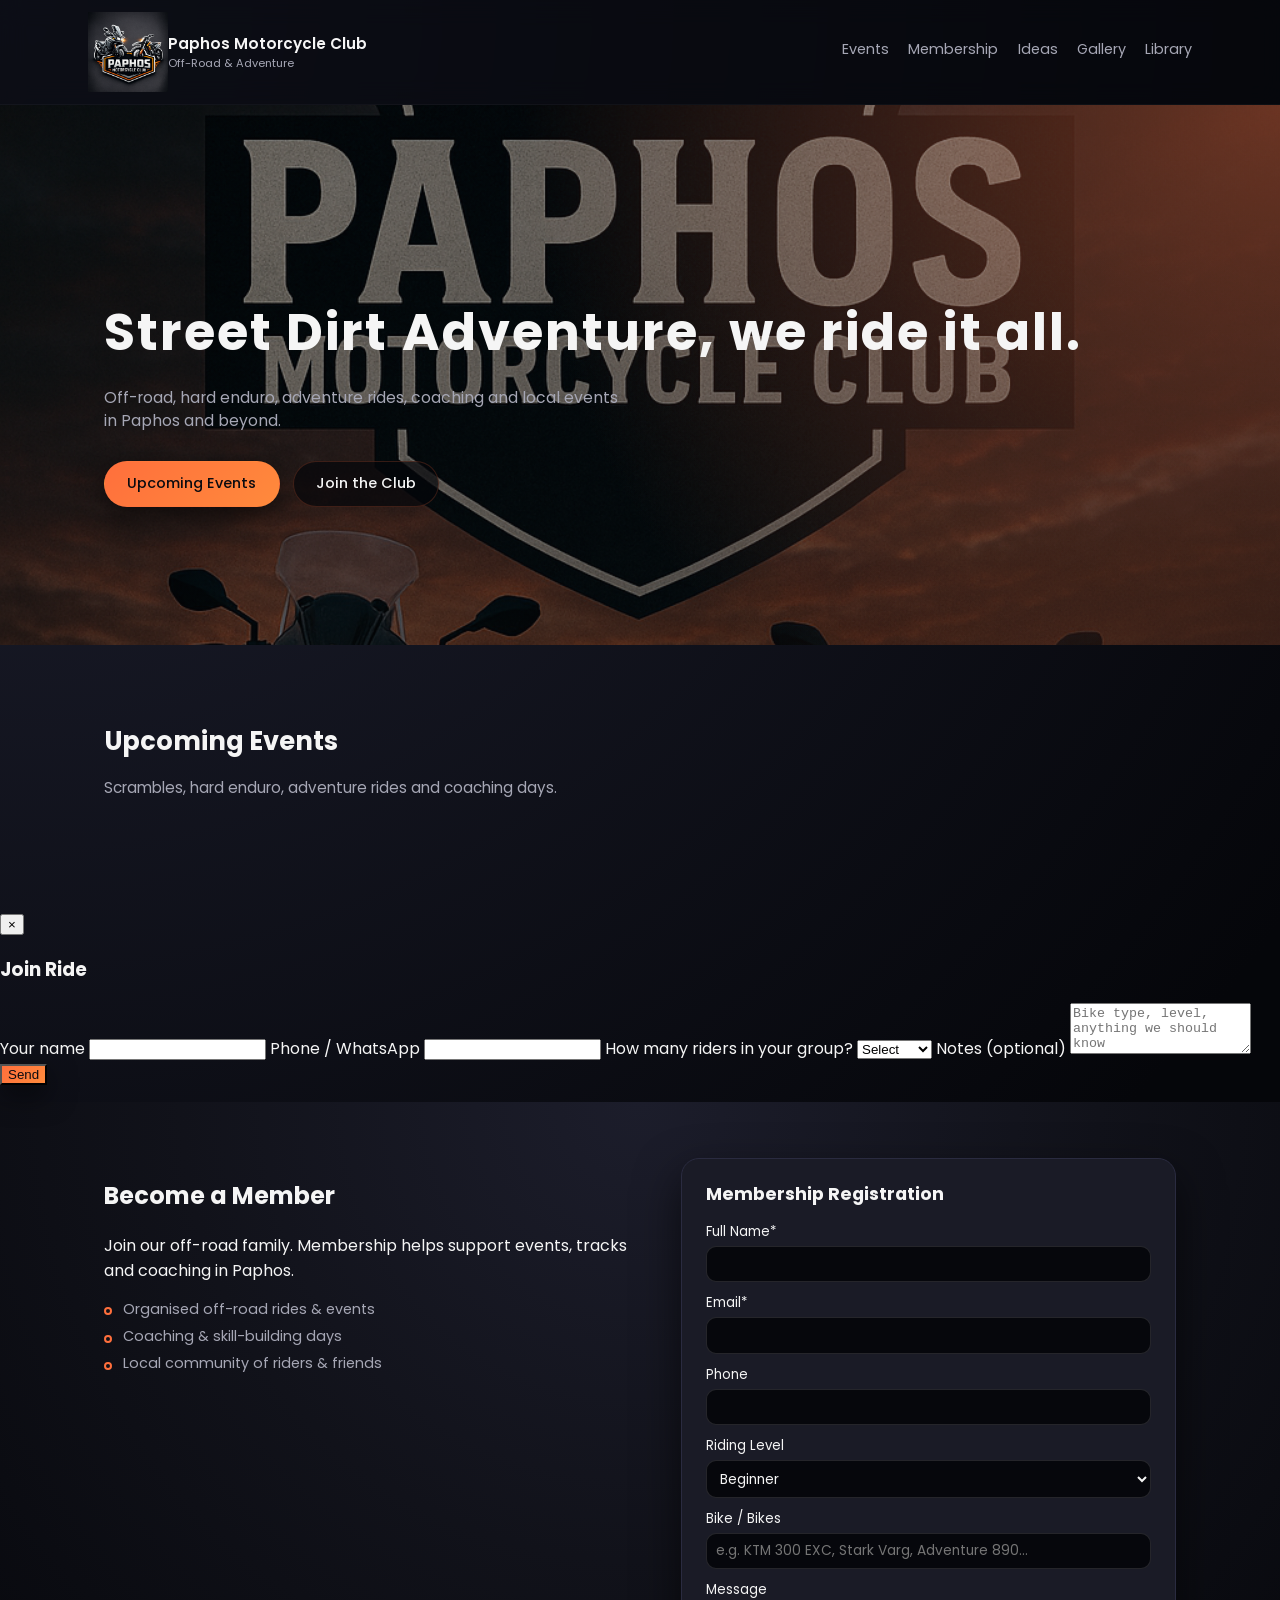
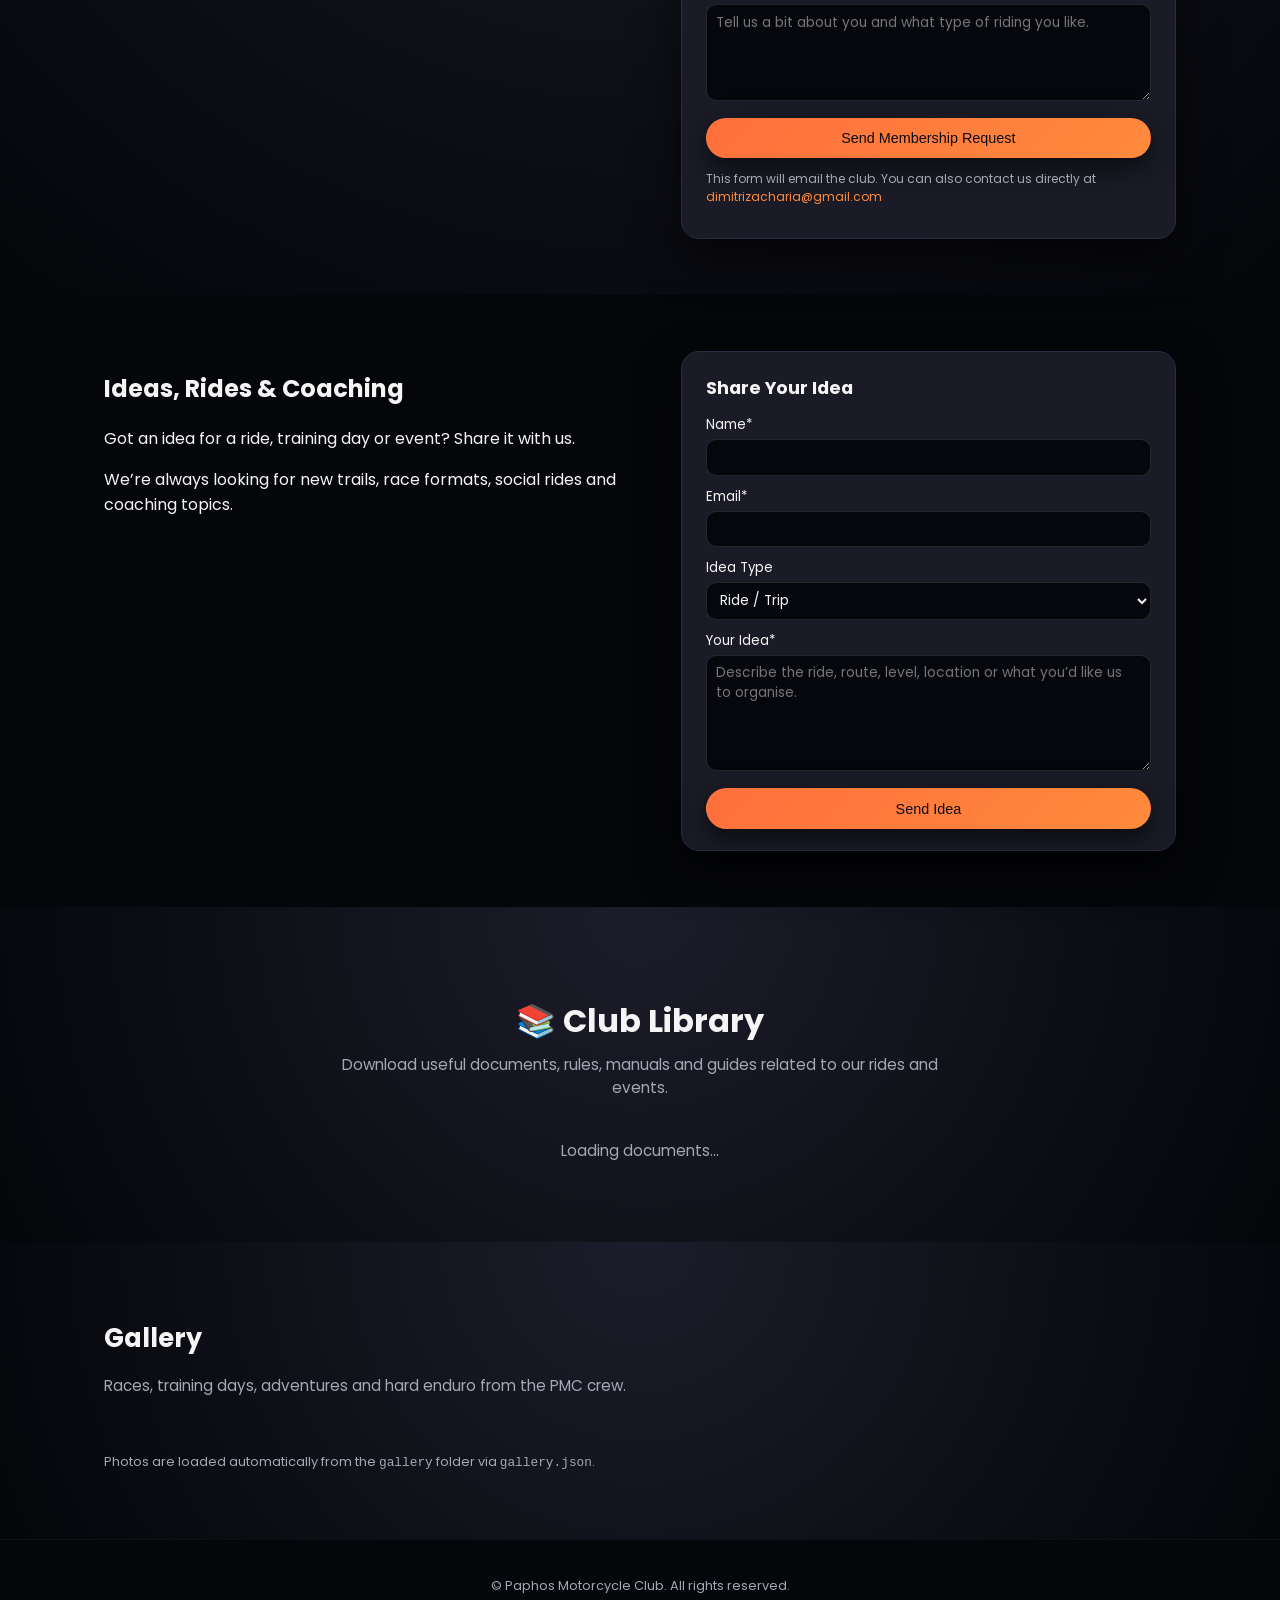
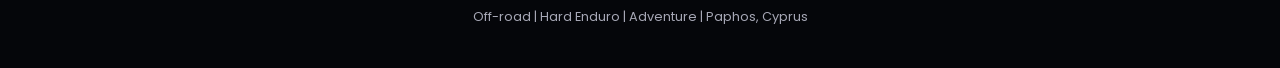
==== index.html @ bc9269d1 "Update index.html" ====
<!DOCTYPE html>
<html lang="en">
<head>
  <meta charset="UTF-8" />
  <meta name="viewport" content="width=device-width, initial-scale=1.0" />
  <title>Paphos Motorcycle Club | Off-Road Adventures</title>

  <!-- Google Font -->
  <link rel="preconnect" href="https://fonts.googleapis.com">
  <link rel="preconnect" href="https://fonts.gstatic.com" crossorigin>
  <link href="https://fonts.googleapis.com/css2?family=Poppins:wght@300;400;600;700&display=swap" rel="stylesheet">

  <!-- Main CSS -->
  <link rel="stylesheet" href="style.css" />
</head>
<body>
  <!-- Top Navigation -->
  <header class="site-header">
    <div class="container header-inner">
      <div class="logo">
        <!-- IMAGE LOGO + TEXT -->
        <img src="assets/pmc-logo.png" alt="Paphos Motorcycle Club Logo" class="logo-image">
        <span class="logo-text">
          Paphos Motorcycle Club
          <small>Off-Road & Adventure</small>
        </span>
      </div>
      <nav class="main-nav">
        <a href="#events">Events</a>
        <a href="#membership">Membership</a>
        <a href="#ideas">Ideas</a>
        <a href="#gallery">Gallery</a>
        <a href="#library">Library</a>
      </nav>
    </div>
  </header>

  <!-- Hero Section -->
  <section class="hero">
    <div class="hero-overlay"></div>
    <div class="hero-content container">
      <h1>Street Dirt Adventure, we ride it all.</h1>
      <p>Off-road, hard enduro, adventure rides, coaching and local events in Paphos and beyond.</p>
      <div class="hero-buttons">
        <a href="#events" class="btn btn-primary">Upcoming Events</a>
        <a href="#membership" class="btn btn-outline">Join the Club</a>
      </div>
    </div>
  </section>

  <!-- Events Section -->
  <section id="events" class="section">
    <div class="container">
      <div class="section-header">
        <h2>Upcoming Events</h2>
        <p>Scrambles, hard enduro, adventure rides and coaching days.</p>
      </div>
      <div id="events-list" class="cards-grid">
        <!-- Events will be injected here by script.js -->
      </div>
      <p class="section-note">
        
      </p>
    </div>
  </section>
  <!-- Event Signup Modal -->
<div id="event-modal" class="modal hidden">
  <div class="modal-backdrop"></div>
  <div class="modal-content">
    <button class="modal-close" id="event-modal-close">&times;</button>
    <h3 id="event-modal-title">Join Ride</h3>

    <form
      id="event-form"
      action="https://formspree.io/f/xblboypv"  
      method="POST"
    >
      <!-- Auto-filled from JS when they click "Join this ride" -->
      <input type="hidden" id="event-name" name="Event Name" />

      <label for="rider-name">Your name</label>
      <input type="text" id="rider-name" name="Rider Name" required>

      <label for="rider-phone">Phone / WhatsApp</label>
      <input type="tel" id="rider-phone" name="Phone / WhatsApp" required>

      <label for="riders-count">How many riders in your group?</label>
      <select id="riders-count" name="Riders in group" required>
        <option value="" disabled selected>Select</option>
        <option value="1">1 rider</option>
        <option value="2">2 riders</option>
        <option value="3">3 riders</option>
        <option value="4">4 riders</option>
        <option value="5">5 riders</option>
        <option value="6">6+ riders</option>
      </select>

      <label for="extra-notes">Notes (optional)</label>
      <textarea id="extra-notes" name="Notes" rows="3"
        placeholder="Bike type, level, anything we should know"></textarea>

      <!-- Optional: email subject line -->
      <input type="hidden" name="_subject" value="New PMC event signup" />

      <!-- Optional: redirect to thank you page instead of Formspree default -->
      <!-- <input type="hidden" name="_redirect" value="https://paphosmc.org/thanks.html"> -->

      <button type="submit" class="btn-primary">Send</button>
    </form>

    <p id="event-form-message" class="form-message"></p>
  </div>
</div>



  <!-- Membership Section -->
  <section id="membership" class="section section-alt">
    <div class="container split-layout">
      <div>
        <h2>Become a Member</h2>
        <p>Join our off-road family. Membership helps support events, tracks and coaching in Paphos.</p>
        <ul class="bullets">
          <li>Organised off-road rides & events</li>
          <li>Coaching & skill-building days</li>
          <li>Local community of riders & friends</li>
        </ul>
      </div>
      <div>
        <form class="form-card"
              method="POST"
              action="https://formspree.io/f/mnnlrqnq">
          <!-- Hidden fields for better emails -->
          <input type="hidden" name="_subject" value="New PMC Membership Request">
          <input type="hidden" name="_template" value="table">
          <!-- Optional: redirect after submit -->
          <!-- <input type="hidden" name="_redirect" value="https://dimitrizacharia.github.io/thank-you.html"> -->

          <h3>Membership Registration</h3>

          <label>
            Full Name*
            <input type="text" name="name" required />
          </label>

          <label>
            Email*
            <input type="email" name="email" required />
          </label>

          <label>
            Phone
            <input type="tel" name="phone" />
          </label>

          <label>
            Riding Level
            <select name="riding_level">
              <option value="beginner">Beginner</option>
              <option value="intermediate">Intermediate</option>
              <option value="advanced">Advanced</option>
              <option value="pro">Pro / Racer</option>
            </select>
          </label>

          <label>
            Bike / Bikes
            <input type="text" name="bike" placeholder="e.g. KTM 300 EXC, Stark Varg, Adventure 890…" />
          </label>

          <label>
            Message
            <textarea name="message" rows="4" placeholder="Tell us a bit about you and what type of riding you like."></textarea>
          </label>

          <button type="submit" class="btn btn-primary full-width">Send Membership Request</button>

          <p class="form-footnote">
            This form will email the club. You can also contact us directly at
            <a href="mailto:dimitrizacharia@gmail.com">dimitrizacharia@gmail.com</a>
          </p>
        </form>
      </div>
    </div>
  </section>

  <!-- Ideas / Coaching Section -->
  <section id="ideas" class="section">
    <div class="container split-layout">
      <div>
        <h2>Ideas, Rides & Coaching</h2>
        <p>Got an idea for a ride, training day or event? Share it with us.</p>
        <p>We’re always looking for new trails, race formats, social rides and coaching topics.</p>
      </div>
      <div>
        <form class="form-card"
              method="POST"
              action="https://formspree.io/f/mdkyjoka">
          <!-- Hidden fields for better emails -->
          <input type="hidden" name="_subject" value="New PMC Idea / Ride / Coaching Suggestion">
          <input type="hidden" name="_template" value="table">
          <!-- Optional: redirect after submit -->
          <!-- <input type="hidden" name="_redirect" value="https://dimitrizacharia.github.io/thank-you.html"> -->

          <h3>Share Your Idea</h3>

          <label>
            Name*
            <input type="text" name="name" required />
          </label>

          <label>
            Email*
            <input type="email" name="email" required />
          </label>

          <label>
            Idea Type
            <select name="idea_type">
              <option value="ride">Ride / Trip</option>
              <option value="coaching">Coaching Session</option>
              <option value="race">Race / Event</option>
              <option value="other">Other</option>
            </select>
          </label>

          <label>
            Your Idea*
            <textarea name="idea" rows="5" required placeholder="Describe the ride, route, level, location or what you’d like us to organise."></textarea>
          </label>

          <button type="submit" class="btn btn-primary full-width">Send Idea</button>
        </form>
      </div>
    </div>
  </section>
  
  <section id="library" class="section library-section">
  <div class="container">
    <div class="section-header">
      <h2>📚 Club Library</h2>
      <p>
        Download useful documents, rules, manuals and guides related to our rides and events.
      </p>
    </div>

    <div id="library-status" class="library-status">
      Loading documents...
    </div>

    <div id="library-grid" class="library-grid">
      <!-- Cards will be injected here by script.js -->
    </div>
  </div>
</section>

  <!-- Gallery Section -->
  <section id="gallery" class="section section-alt">
    <div class="container">
      <div class="section-header">
        <h2>Gallery</h2>
        <p>Races, training days, adventures and hard enduro from the PMC crew.</p>
      </div>

      <!-- Auto-generated gallery (JS fills this) -->
      <div class="gallery-grid" id="auto-gallery"></div>

      <p class="section-note">
        Photos are loaded automatically from the <code>gallery</code> folder via <code>gallery.json</code>.
      </p>
    </div>
  </section>

  <!-- Footer -->
  <footer class="site-footer">
    <div class="container footer-inner">
      <p>&copy; <span id="year"></span> Paphos Motorcycle Club. All rights reserved.</p>
      <p class="footer-sub">
        Off-road | Hard Enduro | Adventure | Paphos, Cyprus
      </p>
    </div>
  </footer>

  <!-- Main JS -->
  <script src="script.js"></script>
</body>
</html>
---- style.css ----
:root {
  --bg-dark: #05060a;
  --bg-section: #11121a;
  --bg-section-alt: #181925;
  --accent: #ff6f3c;
  --accent-soft: rgba(255, 111, 60, 0.2);
  --accent-strong: #ff8a3c;
  --text-main: #f5f5f5;
  --text-muted: #a6a7b5;
  --border-soft: #2a2b40;
  --card-bg: #1a1b26;
  --radius-xl: 18px;
  --shadow-soft: 0 18px 45px rgba(0, 0, 0, 0.6);
}

*,
*::before,
*::after {
  box-sizing: border-box;
}

html,
body {
  margin: 0;
  padding: 0;
  font-family: "Poppins", system-ui, -apple-system, BlinkMacSystemFont, "Segoe UI", sans-serif;
  color: var(--text-main);
  background: radial-gradient(circle at top left, #202233 0, var(--bg-dark) 45%, #05060a 100%);
  scroll-behavior: smooth;
}

a {
  color: var(--accent-strong);
  text-decoration: none;
}

a:hover {
  text-decoration: underline;
}

.container {
  width: 100%;
  max-width: 1120px;
  margin: 0 auto;
  padding: 0 1.5rem;
}

/* Header */

.site-header {
  position: sticky;
  top: 0;
  z-index: 20;
  background: rgba(5, 6, 10, 0.7);
  backdrop-filter: blur(12px);
  border-bottom: 1px solid rgba(255, 255, 255, 0.03);
}

.header-inner {
  display: flex;
  align-items: center;
  justify-content: space-between;
  padding: 0.75rem 0.5rem;
}

.logo {
  display: flex;
  align-items: center;
}

.logo-image {
  height: 80px;
  width: auto;
  object-fit: contain;
}

}

.logo-mark {
  width: 40px;
  height: 40px;
  border-radius: 999px;
  border: 2px solid var(--accent);
  display: inline-flex;
  align-items: center;
  justify-content: center;
  font-weight: 700;
  font-size: 0.85rem;
  letter-spacing: 1px;
  text-transform: uppercase;
  background: linear-gradient(135deg, #1f202b, #11121a);
  box-shadow: 0 0 0 2px rgba(0, 0, 0, 0.7);
}

.logo-text {
  display: flex;
  flex-direction: column;
  font-size: 0.95rem;
  font-weight: 600;
}

.logo-text small {
  font-size: 0.7rem;
  font-weight: 400;
  color: var(--text-muted);
}

.main-nav {
  display: flex;
  gap: 1.2rem;
  font-size: 0.9rem;
}

.main-nav a {
  color: var(--text-muted);
  padding-bottom: 0.2rem;
  border-bottom: 2px solid transparent;
  transition: color 0.2s ease, border-color 0.2s ease;
}

.main-nav a:hover {
  color: var(--text-main);
  border-color: var(--accent);
}

/* Hero */

.hero {
  position: relative;
  min-height: 60vh;
  display: flex;
  align-items: center;
  background-image: linear-gradient(
      135deg,
      rgba(5, 6, 10, 0.4),
      rgba(5, 6, 10, 0.7)
    ),
    url("gallery/hero.jpg");
  background-size: cover;
  background-position: center 30%;
  background-attachment: fixed;
}

.hero-overlay {
  position: absolute;
  inset: 0;
  background: radial-gradient(circle at top right, rgba(255, 111, 60, 0.4), transparent 55%);
  mix-blend-mode: screen;
  pointer-events: none;
}

.hero-content {
  position: relative;
  z-index: 2;
  padding: 4rem 1.5rem 3.5rem;
}

.hero h1 {
  font-size: clamp(2.4rem, 4vw, 3.2rem);
  margin-bottom: 0.75rem;
  letter-spacing: 0.04em;
}

.hero p {
  max-width: 520px;
  color: var(--text-muted);
  font-size: 0.98rem;
  margin-bottom: 1.8rem;
}

.hero-buttons {
  display: flex;
  flex-wrap: wrap;
  gap: 0.8rem;
}

/* Buttons */

.btn {
  display: inline-flex;
  align-items: center;
  justify-content: center;
  padding: 0.7rem 1.4rem;
  border-radius: 999px;
  border: 1px solid transparent;
  font-size: 0.9rem;
  font-weight: 500;
  text-decoration: none;
  cursor: pointer;
  transition: transform 0.1s ease, box-shadow 0.2s ease, background 0.2s ease, border-color 0.2s ease, color 0.2s ease;
}

.btn-primary {
  background: linear-gradient(135deg, var(--accent), var(--accent-strong));
  color: #0b0b10;
  box-shadow: 0 10px 28px rgba(0, 0, 0, 0.6);
}

.btn-primary:hover {
  transform: translateY(-1px);
  box-shadow: 0 16px 32px rgba(0, 0, 0, 0.75);
}

.btn-outline {
  border-color: var(--accent-soft);
  background: rgba(5, 6, 10, 0.7);
  color: var(--text-main);
}

.btn-outline:hover {
  border-color: var(--accent);
  background: rgba(10, 11, 18, 0.9);
}

.full-width {
  width: 100%;
}

/* Sections */

.section {
  padding: 3.5rem 0;
  background: transparent;
}

.section-alt {
  background: radial-gradient(circle at top, #1c1d2b 0, #11121a 45%, #05060a 100%);
}

.section-header {
  text-align: left;
  margin-bottom: 2rem;
}

.section-header h2 {
  font-size: 1.6rem;
  margin-bottom: 0.4rem;
}

.section-header p {
  color: var(--text-muted);
  font-size: 0.95rem;
}

/* Grids & Layout */

.cards-grid {
  display: grid;
  grid-template-columns: repeat(auto-fit, minmax(260px, 1fr));
  gap: 1.4rem;
}

.split-layout {
  display: grid;
  grid-template-columns: minmax(0, 1.1fr) minmax(0, 1fr);
  gap: 2rem;
  align-items: flex-start;
}

/* Events Cards */

.event-card {
  background: var(--card-bg);
  border-radius: var(--radius-xl);
  padding: 1.2rem 1.3rem;
  border: 1px solid var(--border-soft);
  box-shadow: var(--shadow-soft);
  position: relative;
  overflow: hidden;
}

.event-badge {
  display: inline-flex;
  align-items: center;
  gap: 0.35rem;
  padding: 0.15rem 0.55rem;
  border-radius: 999px;
  font-size: 0.7rem;
  text-transform: uppercase;
  letter-spacing: 0.06em;
  border: 1px solid var(--accent-soft);
  background: rgba(5, 6, 10, 0.7);
  margin-bottom: 0.5rem;
}

.event-badge span {
  width: 6px;
  height: 6px;
  border-radius: 50%;
  background: var(--accent);
}

.event-title {
  font-size: 1.05rem;
  margin: 0.2rem 0 0.4rem;
}

.event-meta {
  display: flex;
  flex-wrap: wrap;
  gap: 0.6rem;
  font-size: 0.8rem;
  color: var(--text-muted);
  margin-bottom: 0.6rem;
}

.event-meta span {
  display: inline-flex;
  align-items: center;
  gap: 0.35rem;
}

.event-level {
  display: inline-flex;
  padding: 0.15rem 0.5rem;
  border-radius: 999px;
  font-size: 0.7rem;
  text-transform: uppercase;
  letter-spacing: 0.06em;
  background: rgba(255, 255, 255, 0.03);
  border: 1px solid rgba(255, 255, 255, 0.06);
}

.event-description {
  font-size: 0.85rem;
  color: var(--text-muted);
  margin-bottom: 0.7rem;
}

.event-cta {
  font-size: 0.8rem;
  color: var(--accent-strong);
  .modal.hidden { display: none; }

.modal {
  position: fixed;
  inset: 0;
  display: flex;
  align-items: center;
  justify-content: center;
  z-index: 50;
}

.modal-backdrop {
  position: absolute;
  inset: 0;
  background: rgba(0,0,0,0.75);
}

.modal-content {
  position: relative;
  background: #181925;
  border-radius: 16px;
  padding: 1.75rem;
  max-width: 420px;
  width: 90%;
  box-shadow: 0 20px 40px rgba(0,0,0,0.6);
}

.modal-close {
  position: absolute;
  top: 0.75rem;
  right: 0.75rem;
  border: none;
  background: transparent;
  color: #fff;
  font-size: 1.5rem;
  cursor: pointer;
}
}

/* Bullets */

.bullets {
  list-style: none;
  padding-left: 0;
  margin-top: 1rem;
  color: var(--text-muted);
  font-size: 0.9rem;
}

.bullets li {
  margin-bottom: 0.4rem;
  position: relative;
  padding-left: 1.2rem;
}

.bullets li::before {
  content: "";
  position: absolute;
  left: 0;
  top: 0.55rem;
  width: 8px;
  height: 8px;
  border-radius: 50%;
  border: 2px solid var(--accent);
}

/* Forms */

.form-card {
  background: var(--card-bg);
  border-radius: var(--radius-xl);
  padding: 1.4rem 1.5rem 1.3rem;
  border: 1px solid var(--border-soft);
  box-shadow: var(--shadow-soft);
  font-size: 0.9rem;
}

.form-card h3 {
  margin-top: 0;
  margin-bottom: 0.9rem;
  font-size: 1.1rem;
}

.form-card label {
  display: block;
  margin-bottom: 0.7rem;
  font-size: 0.83rem;
}

.form-card input,
.form-card select,
.form-card textarea {
  width: 100%;
  margin-top: 0.25rem;
  border-radius: 10px;
  border: 1px solid rgba(255, 255, 255, 0.12);
  background: rgba(5, 6, 10, 0.9);
  padding: 0.45rem 0.6rem;
  color: var(--text-main);
  font-family: inherit;
  font-size: 0.86rem;
}

.form-card input:focus,
.form-card select:focus,
.form-card textarea:focus {
  outline: none;
  border-color: var(--accent);
  box-shadow: 0 0 0 1px var(--accent-soft);
}

.form-card textarea {
  resize: vertical;
  min-height: 80px;
}

.form-footnote {
  margin-top: 0.7rem;
  font-size: 0.75rem;
  color: var(--text-muted);
}

/* Gallery */

.gallery-grid {
  display: grid;
  grid-template-columns: repeat(auto-fit, minmax(200px, 1fr));
  gap: 1rem;
}

.gallery-item {
  position: relative;
  overflow: hidden;
  border-radius: 18px;
  border: 1px solid rgba(255, 255, 255, 0.04);
  background: #05060a;
  box-shadow: 0 12px 28px rgba(0, 0, 0, 0.7);
}

.gallery-item img {
  width: 100%;
  height: 220px;
  object-fit: cover;
  display: block;
  transition: transform 0.4s ease;
}

.gallery-item:hover img {
  transform: scale(1.05);
}

.gallery-item figcaption {
  padding: 0.6rem 0.75rem 0.7rem;
  font-size: 0.8rem;
  color: var(--text-muted);
}

/* Helper Text */

.section-note {
  margin-top: 1.5rem;
  font-size: 0.8rem;
  color: var(--text-muted);
  }

/* ---------- LIBRARY SECTION ---------- */

.library-section {
  background: radial-gradient(circle at top, #1c1d2b 0, #11121a 45%, #05060a 100%);
  padding: 4rem 0;
}

.library-section .section-header {
  text-align: center;
  margin-bottom: 2.5rem;
}

.library-section .section-header h2 {
  font-size: 2rem;
  margin-bottom: 0.5rem;
}

.library-section .section-header p {
  color: var(--text-muted);
  max-width: 600px;
  margin: 0 auto;
}

.library-status {
  text-align: center;
  color: var(--text-muted);
  margin-bottom: 1rem;
  font-size: 0.95rem;
}

.library-grid {
  display: grid;
  grid-template-columns: repeat(auto-fit, minmax(220px, 1fr));
  gap: 1.25rem;
}

.library-card {
  background: var(--card-bg);
  border-radius: var(--radius-xl);
  padding: 1.25rem 1.5rem;
  border: 1px solid var(--border-soft);
  box-shadow: 0 14px 40px rgba(0, 0, 0, 0.35);
  display: flex;
  flex-direction: column;
  gap: 0.5rem;
  transition: transform 0.18s ease, box-shadow 0.18s ease, border-color 0.18s ease;
}

.library-card:hover {
  transform: translateY(-3px);
  box-shadow: 0 20px 60px rgba(0, 0, 0, 0.5);
  border-color: var(--accent);
}

.library-card-icon {
  font-size: 1.8rem;
}

.library-card-title {
  font-size: 1.05rem;
  font-weight: 600;
}

.library-card-meta {
  font-size: 0.85rem;
  color: var(--text-muted);
}

.library-btn {
  margin-top: auto;
  display: inline-block;
  text-align: center;
  padding: 0.55rem 0.8rem;
  border-radius: 999px;
  border: 1px solid var(--accent);
  background: linear-gradient(135deg, var(--accent), var(--accent-light));
  color: #fff;
  font-size: 0.9rem;
  font-weight: 500;
  text-decoration: none;
  letter-spacing: 0.02em;
}

.library-btn:hover {
  filter: brightness(1.05);
}
/* Footer */

.site-footer {
  border-top: 1px solid rgba(255, 255, 255, 0.04);
  padding: 1.5rem 0 1.8rem;
  background: #05060a;
}

.footer-inner {
  text-align: center;
  font-size: 0.8rem;
  color: var(--text-muted);
}

.footer-sub {
  margin-top: 0.25rem;
}

/* Responsive */

@media (max-width: 768px) {
  .header-inner {
    flex-direction: column;
    align-items: flex-start;
    gap: 0.4rem;
  }

  .main-nav {
    width: 100%;
    justify-content: flex-start;
    flex-wrap: wrap;
  }

  .hero {
    background-attachment: scroll;
  }

  .split-layout {
    grid-template-columns: 1fr;
  }

  .hero-content {
    padding-top: 3rem;
  }
}
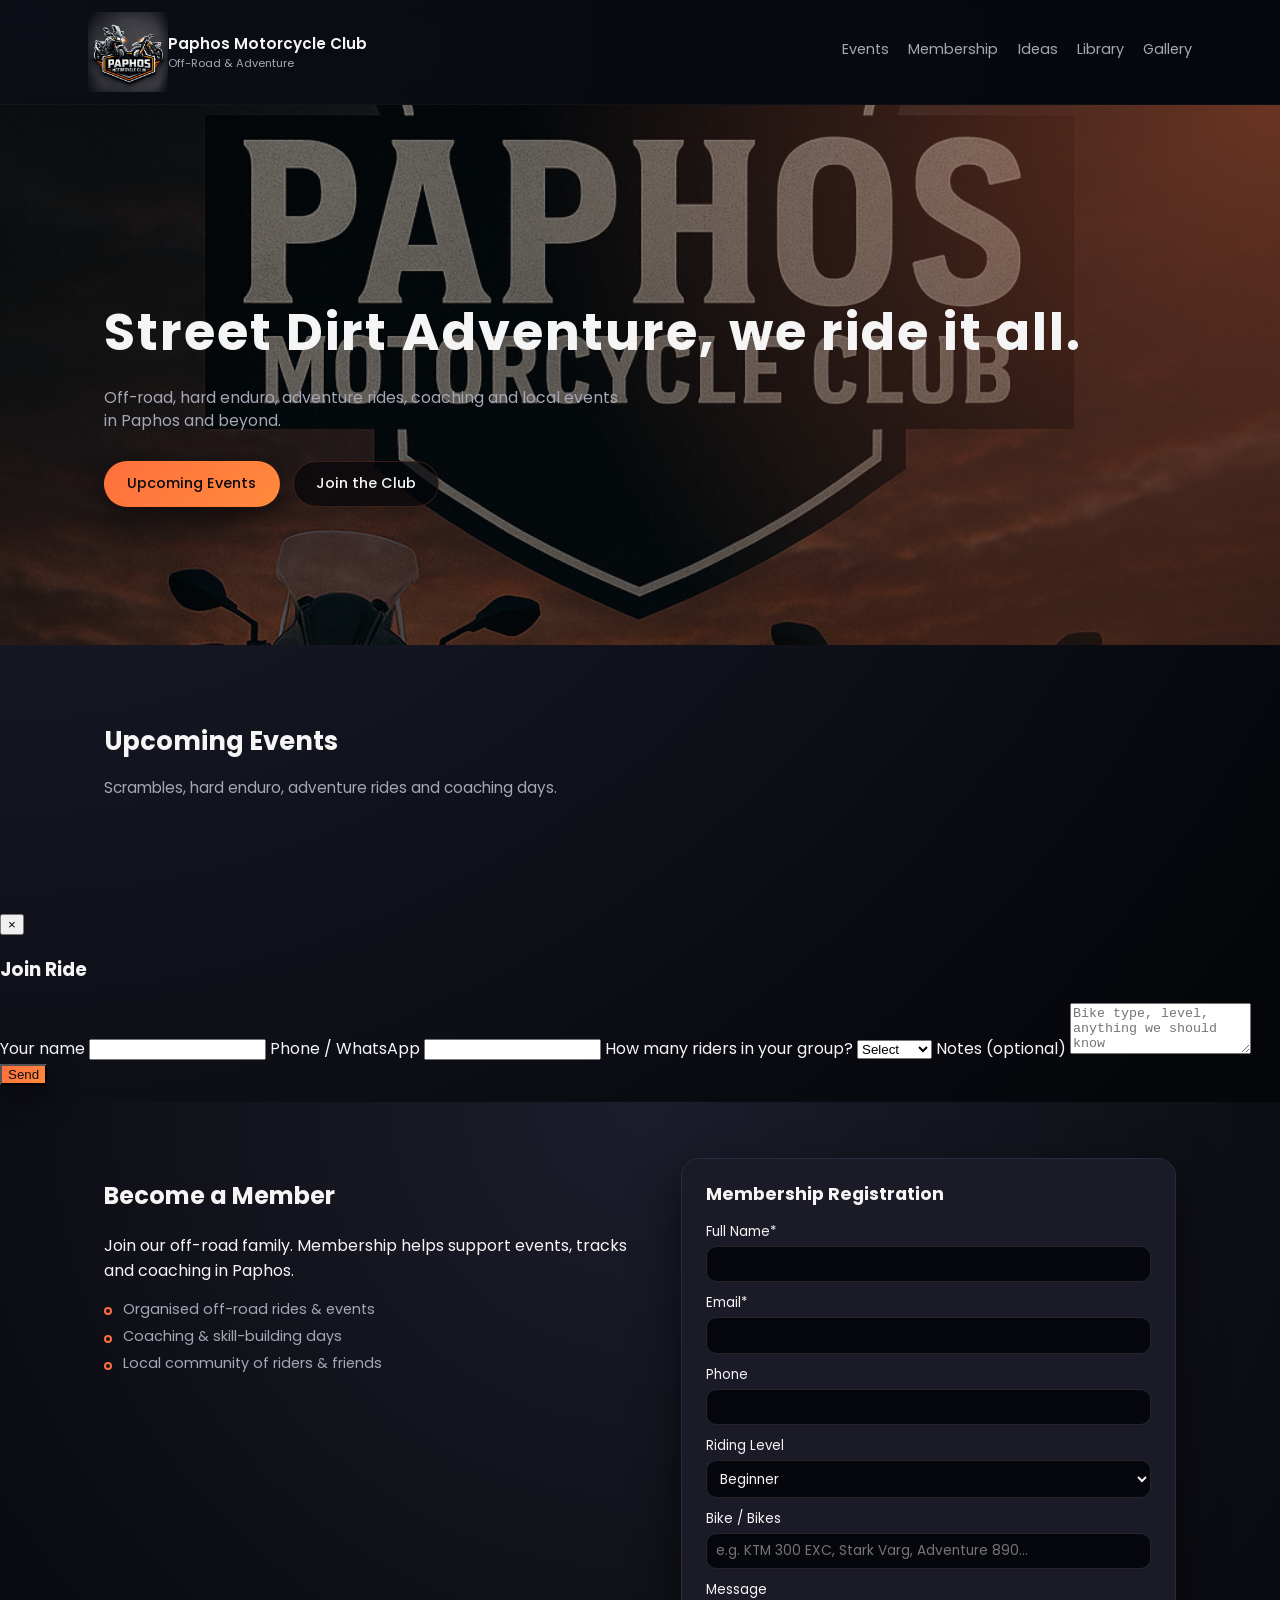
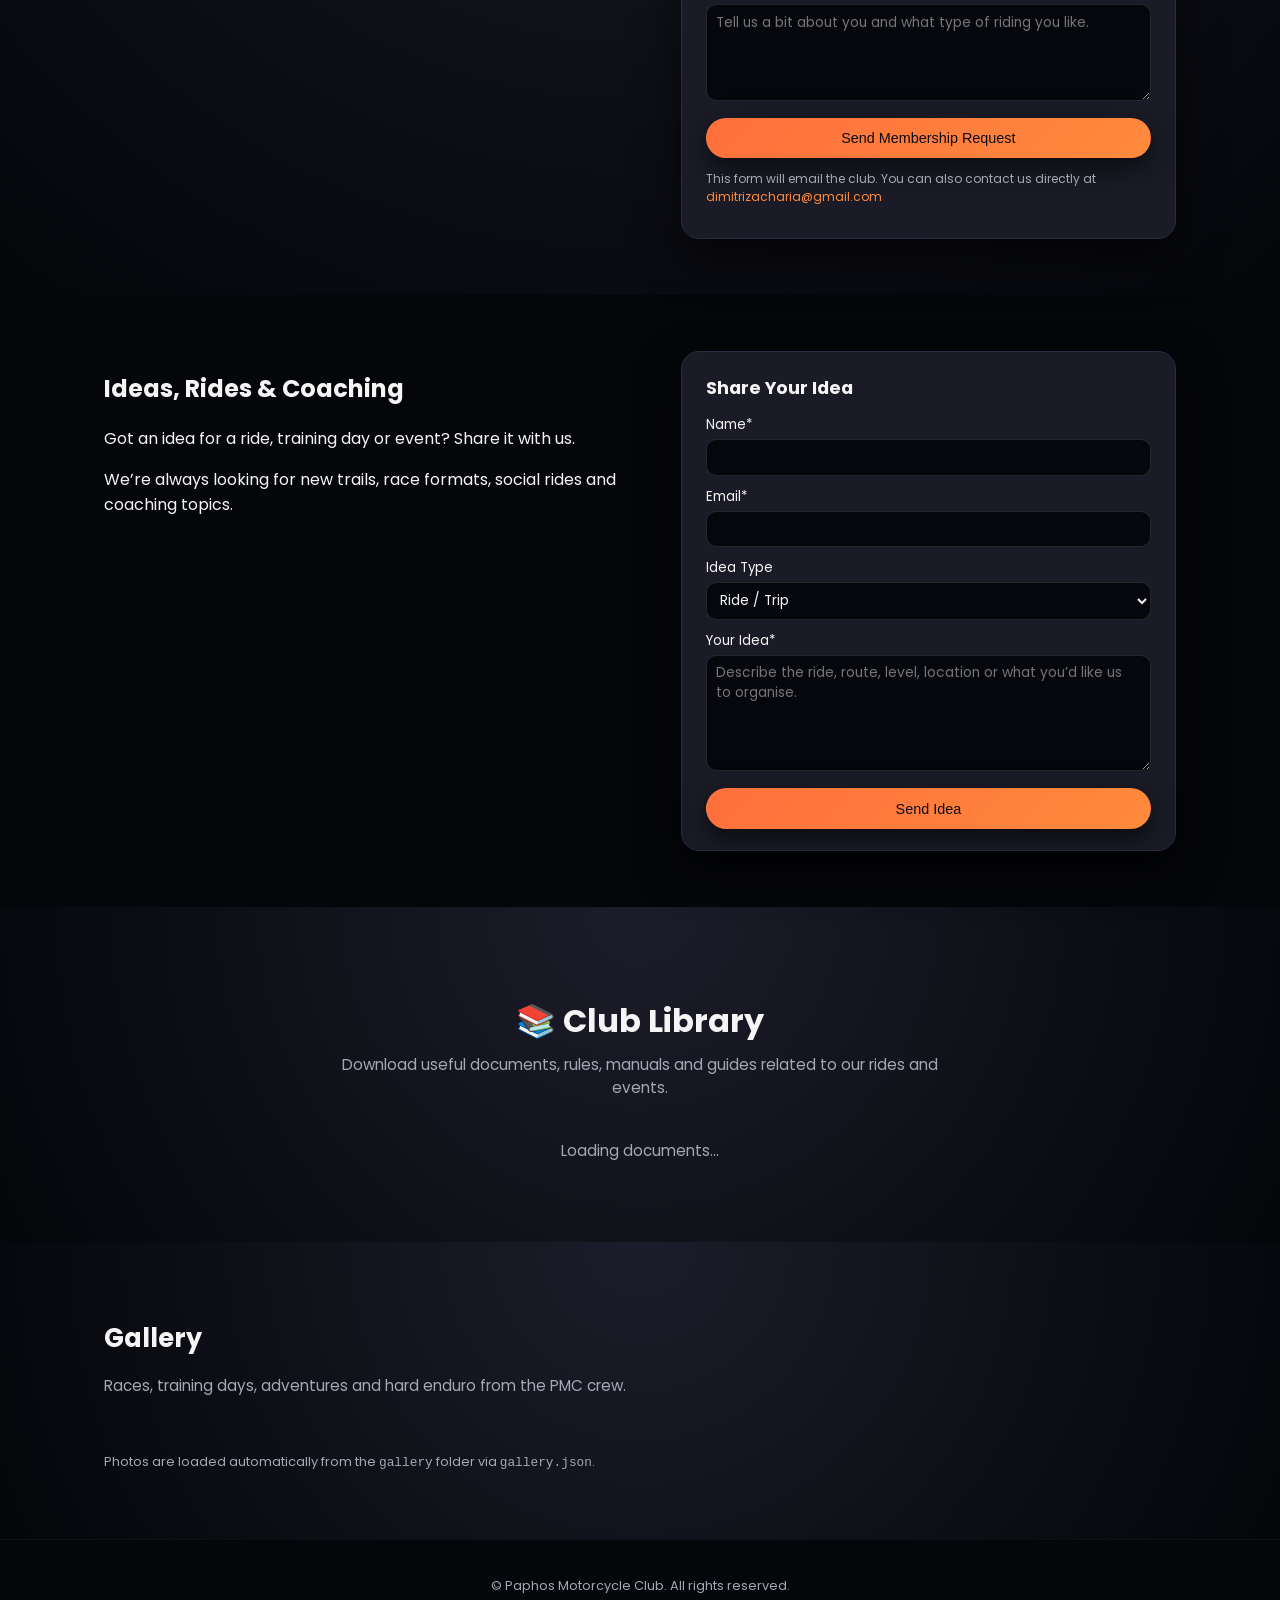
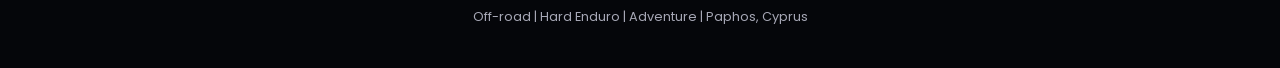
==== commit ebf139ea: "Update index.html" ====
--- a/index.html
+++ b/index.html
@@ -29,8 +29,8 @@
         <a href="#events">Events</a>
         <a href="#membership">Membership</a>
         <a href="#ideas">Ideas</a>
+        <a href="#library">Library</a>
         <a href="#gallery">Gallery</a>
-        <a href="#library">Library</a>
       </nav>
     </div>
   </header>
@@ -59,60 +59,59 @@
         <!-- Events will be injected here by script.js -->
       </div>
       <p class="section-note">
-        
+        <!-- You can add a note here if you like -->
       </p>
     </div>
   </section>
+
   <!-- Event Signup Modal -->
-<div id="event-modal" class="modal hidden">
-  <div class="modal-backdrop"></div>
-  <div class="modal-content">
-    <button class="modal-close" id="event-modal-close">&times;</button>
-    <h3 id="event-modal-title">Join Ride</h3>
-
-    <form
-      id="event-form"
-      action="https://formspree.io/f/xblboypv"  
-      method="POST"
-    >
-      <!-- Auto-filled from JS when they click "Join this ride" -->
-      <input type="hidden" id="event-name" name="Event Name" />
-
-      <label for="rider-name">Your name</label>
-      <input type="text" id="rider-name" name="Rider Name" required>
-
-      <label for="rider-phone">Phone / WhatsApp</label>
-      <input type="tel" id="rider-phone" name="Phone / WhatsApp" required>
-
-      <label for="riders-count">How many riders in your group?</label>
-      <select id="riders-count" name="Riders in group" required>
-        <option value="" disabled selected>Select</option>
-        <option value="1">1 rider</option>
-        <option value="2">2 riders</option>
-        <option value="3">3 riders</option>
-        <option value="4">4 riders</option>
-        <option value="5">5 riders</option>
-        <option value="6">6+ riders</option>
-      </select>
-
-      <label for="extra-notes">Notes (optional)</label>
-      <textarea id="extra-notes" name="Notes" rows="3"
-        placeholder="Bike type, level, anything we should know"></textarea>
-
-      <!-- Optional: email subject line -->
-      <input type="hidden" name="_subject" value="New PMC event signup" />
-
-      <!-- Optional: redirect to thank you page instead of Formspree default -->
-      <!-- <input type="hidden" name="_redirect" value="https://paphosmc.org/thanks.html"> -->
-
-      <button type="submit" class="btn-primary">Send</button>
-    </form>
-
-    <p id="event-form-message" class="form-message"></p>
+  <div id="event-modal" class="modal hidden">
+    <div class="modal-backdrop"></div>
+    <div class="modal-content">
+      <button class="modal-close" id="event-modal-close">&times;</button>
+      <h3 id="event-modal-title">Join Ride</h3>
+
+      <form
+        id="event-form"
+        action="https://formspree.io/f/xblboypv"  
+        method="POST"
+      >
+        <!-- Auto-filled from JS when they click "Join this ride" -->
+        <input type="hidden" id="event-name" name="Event Name" />
+
+        <label for="rider-name">Your name</label>
+        <input type="text" id="rider-name" name="Rider Name" required>
+
+        <label for="rider-phone">Phone / WhatsApp</label>
+        <input type="tel" id="rider-phone" name="Phone / WhatsApp" required>
+
+        <label for="riders-count">How many riders in your group?</label>
+        <select id="riders-count" name="Riders in group" required>
+          <option value="" disabled selected>Select</option>
+          <option value="1">1 rider</option>
+          <option value="2">2 riders</option>
+          <option value="3">3 riders</option>
+          <option value="4">4 riders</option>
+          <option value="5">5 riders</option>
+          <option value="6">6+ riders</option>
+        </select>
+
+        <label for="extra-notes">Notes (optional)</label>
+        <textarea id="extra-notes" name="Notes" rows="3"
+          placeholder="Bike type, level, anything we should know"></textarea>
+
+        <!-- Optional: email subject line -->
+        <input type="hidden" name="_subject" value="New PMC event signup" />
+
+        <!-- Optional: redirect to thank you page instead of Formspree default -->
+        <!-- <input type="hidden" name="_redirect" value="https://paphosmc.org/thanks.html"> -->
+
+        <button type="submit" class="btn-primary">Send</button>
+      </form>
+
+      <p id="event-form-message" class="form-message"></p>
+    </div>
   </div>
-</div>
-
-
 
   <!-- Membership Section -->
   <section id="membership" class="section section-alt">
@@ -234,25 +233,26 @@
       </div>
     </div>
   </section>
-  
+
+  <!-- Library Section -->
   <section id="library" class="section library-section">
-  <div class="container">
-    <div class="section-header">
-      <h2>📚 Club Library</h2>
-      <p>
-        Download useful documents, rules, manuals and guides related to our rides and events.
-      </p>
-    </div>
-
-    <div id="library-status" class="library-status">
-      Loading documents...
-    </div>
-
-    <div id="library-grid" class="library-grid">
-      <!-- Cards will be injected here by script.js -->
-    </div>
-  </div>
-</section>
+    <div class="container">
+      <div class="section-header">
+        <h2>📚 Club Library</h2>
+        <p>
+          Download useful documents, rules, manuals and guides related to our rides and events.
+        </p>
+      </div>
+
+      <div id="library-status" class="library-status">
+        Loading documents...
+      </div>
+
+      <div id="library-grid" class="library-grid">
+        <!-- Cards will be injected here by script.js -->
+      </div>
+    </div>
+  </section>
 
   <!-- Gallery Section -->
   <section id="gallery" class="section section-alt">
@@ -285,3 +285,4 @@
   <script src="script.js"></script>
 </body>
 </html>
+
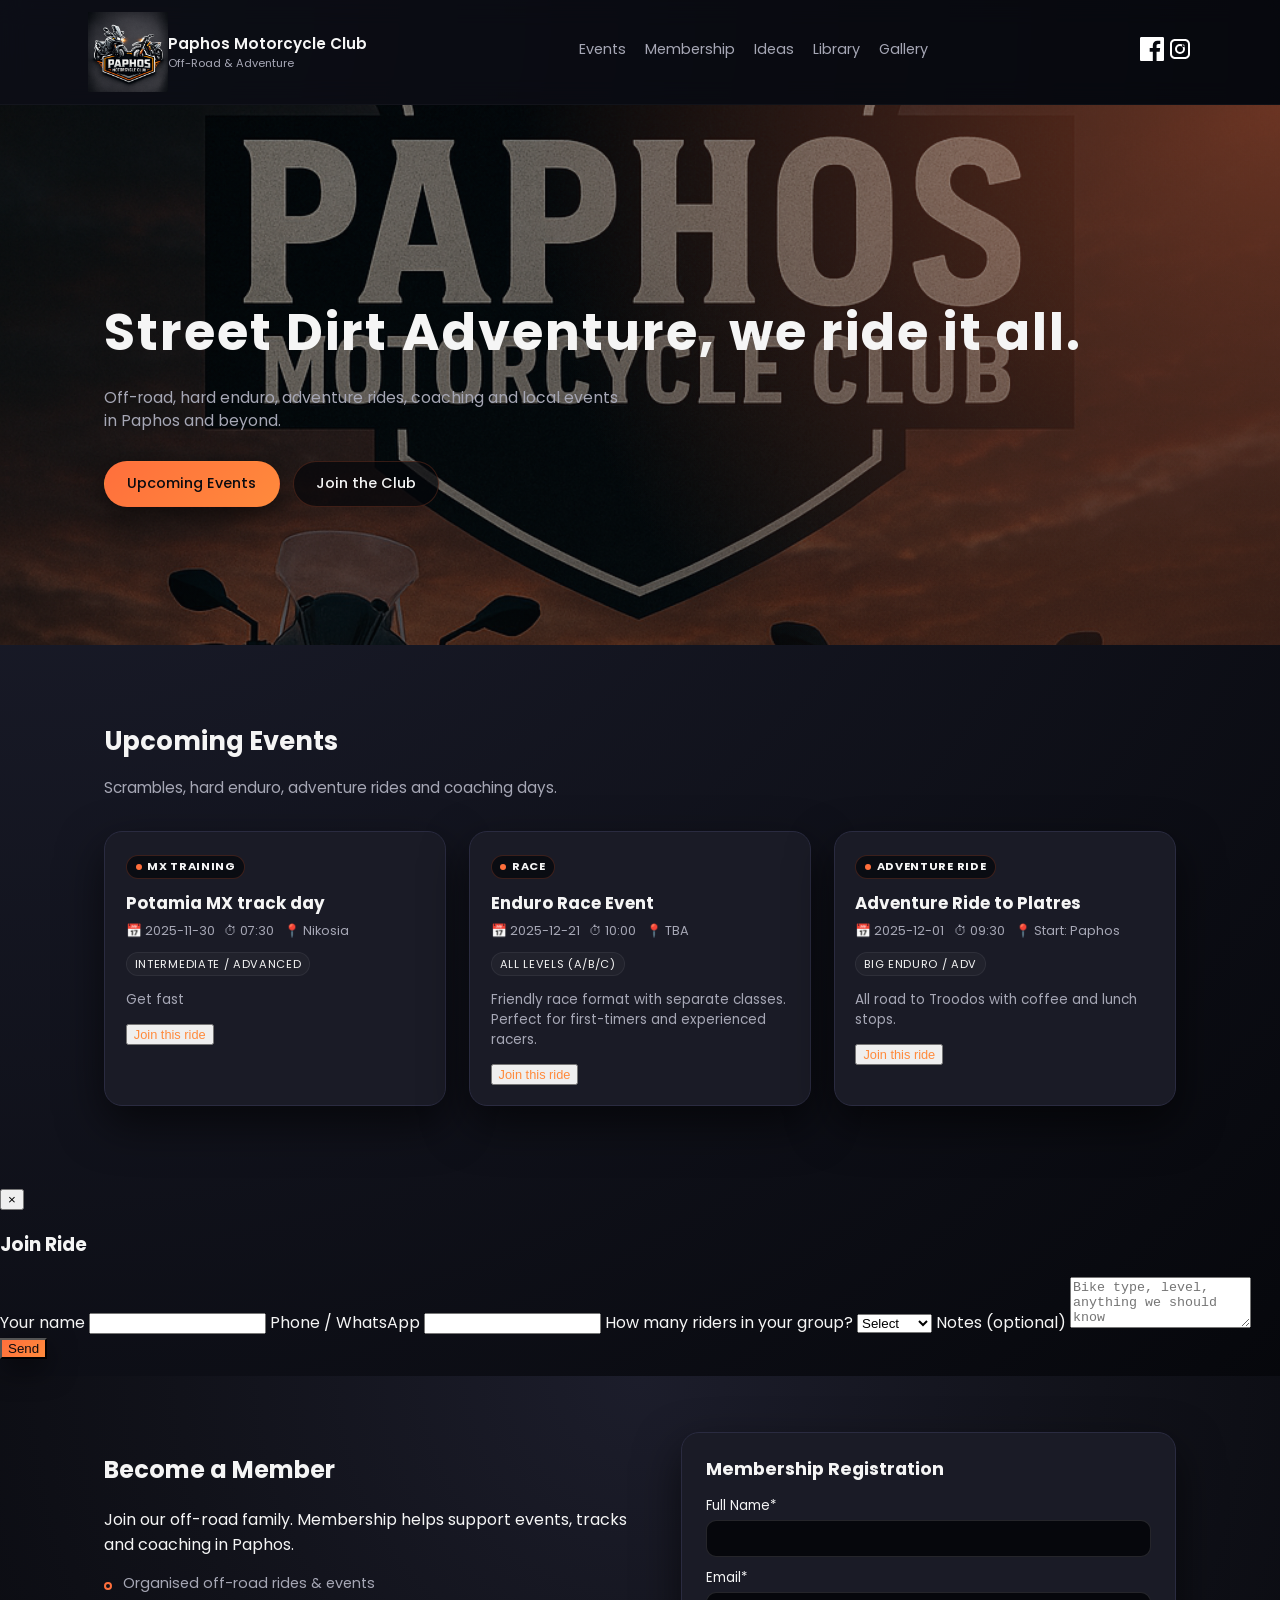
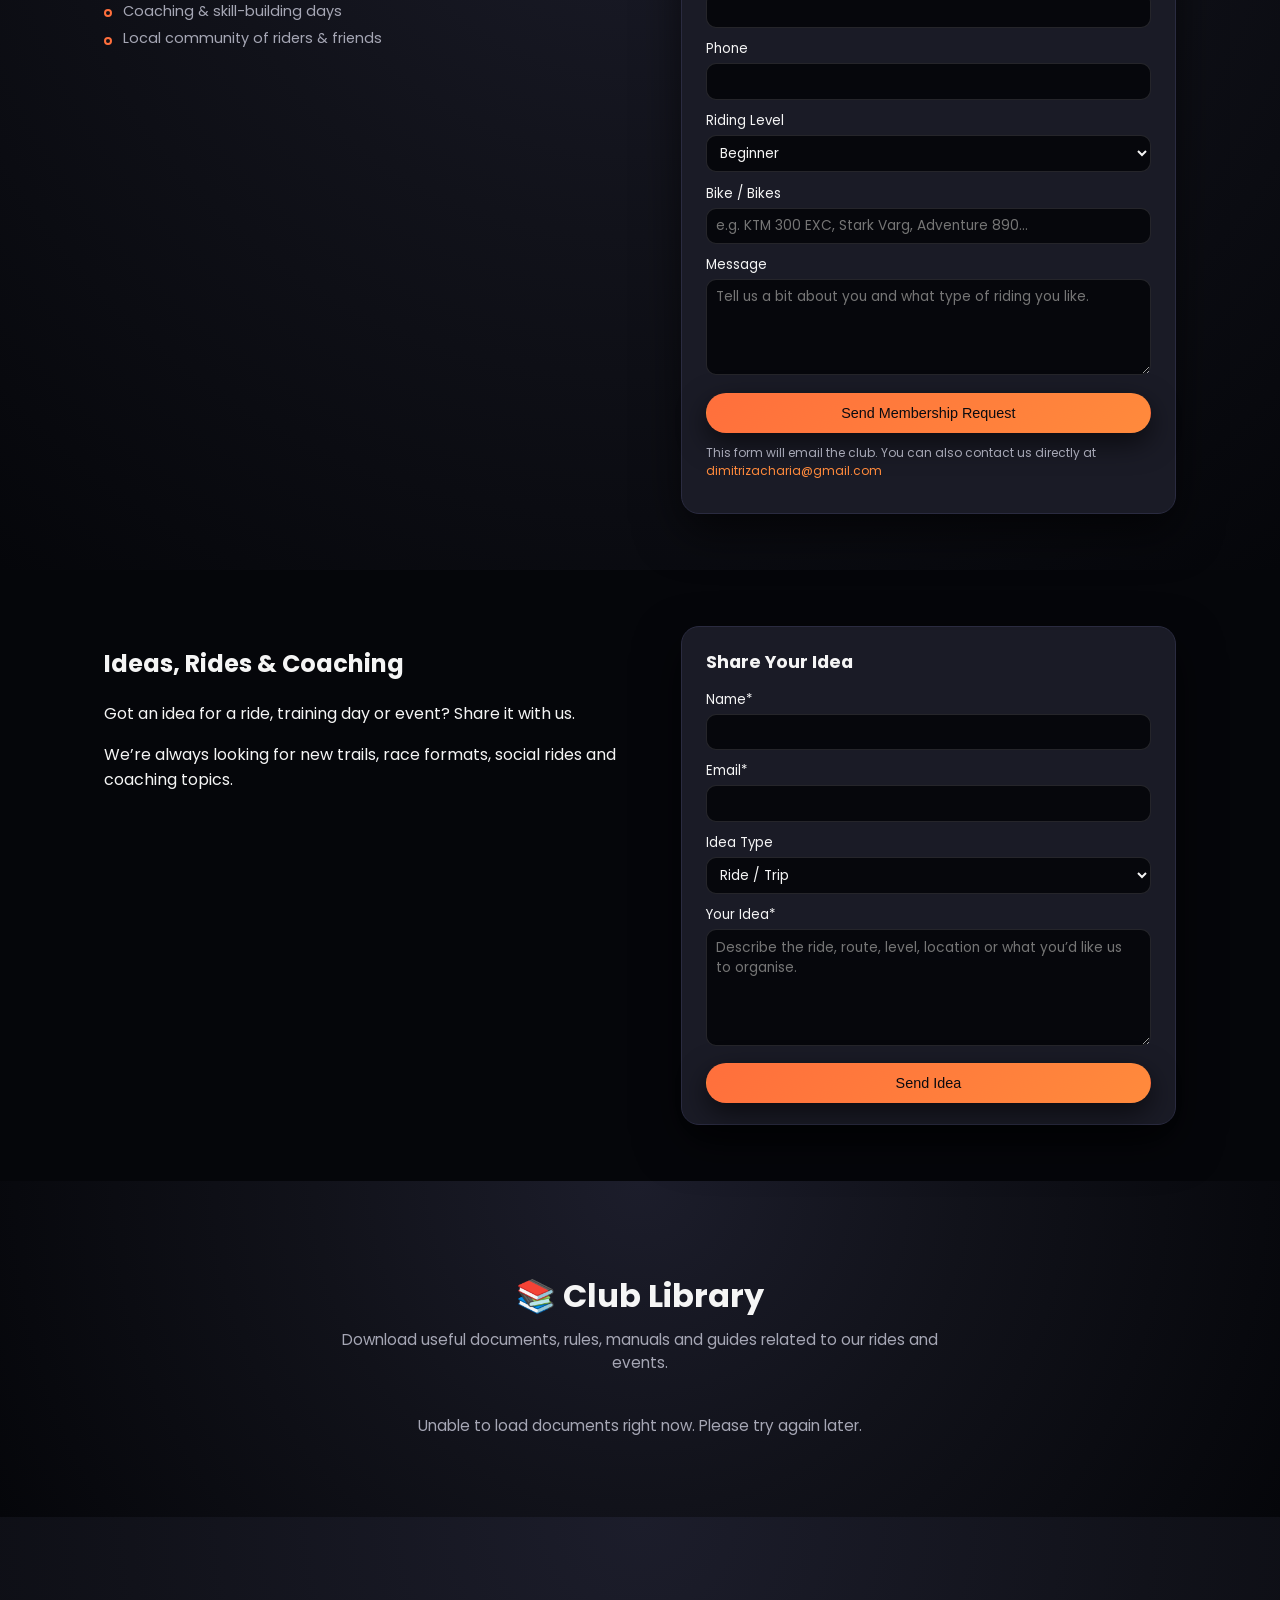
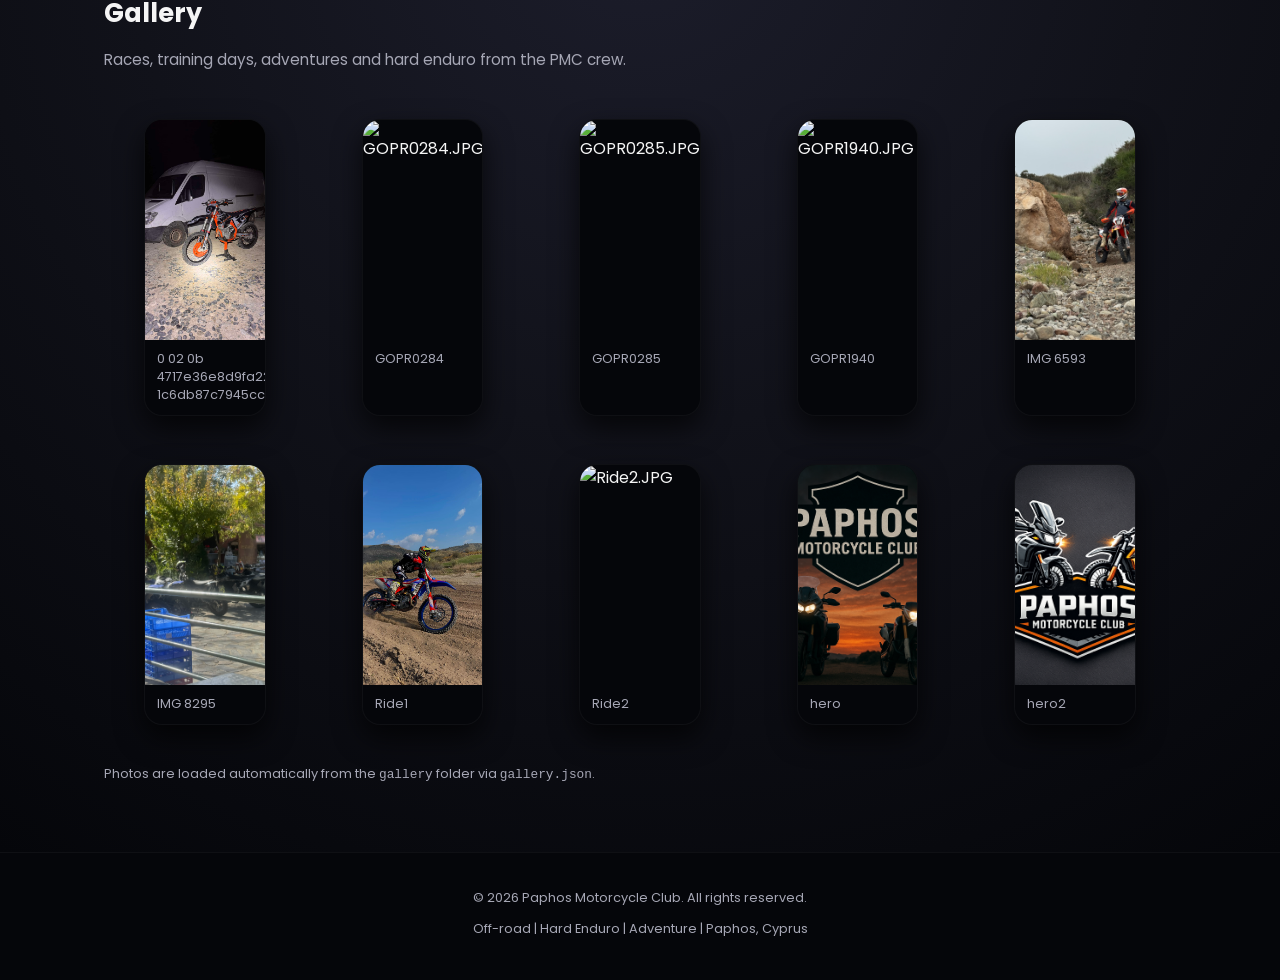
==== commit 04f719d3: "Update index.html" ====
--- a/index.html
+++ b/index.html
@@ -32,7 +32,18 @@
         <a href="#library">Library</a>
         <a href="#gallery">Gallery</a>
       </nav>
-    </div>
+      <div class="social-links">
+  <a href="https://www.facebook.com/paphosmotoclub.paphosmotoclub" 
+     target="_blank" aria-label="Facebook">
+    <img src="assets/facebook.svg" class="social-icon" alt="Facebook">
+  </a>
+
+  <a href="https://www.instagram.com/paphos_moto_club/" 
+     target="_blank" aria-label="Instagram">
+    <img src="assets/instagram.svg" class="social-icon" alt="Instagram">
+  </a>
+</div>
+      
   </header>
 
   <!-- Hero Section -->
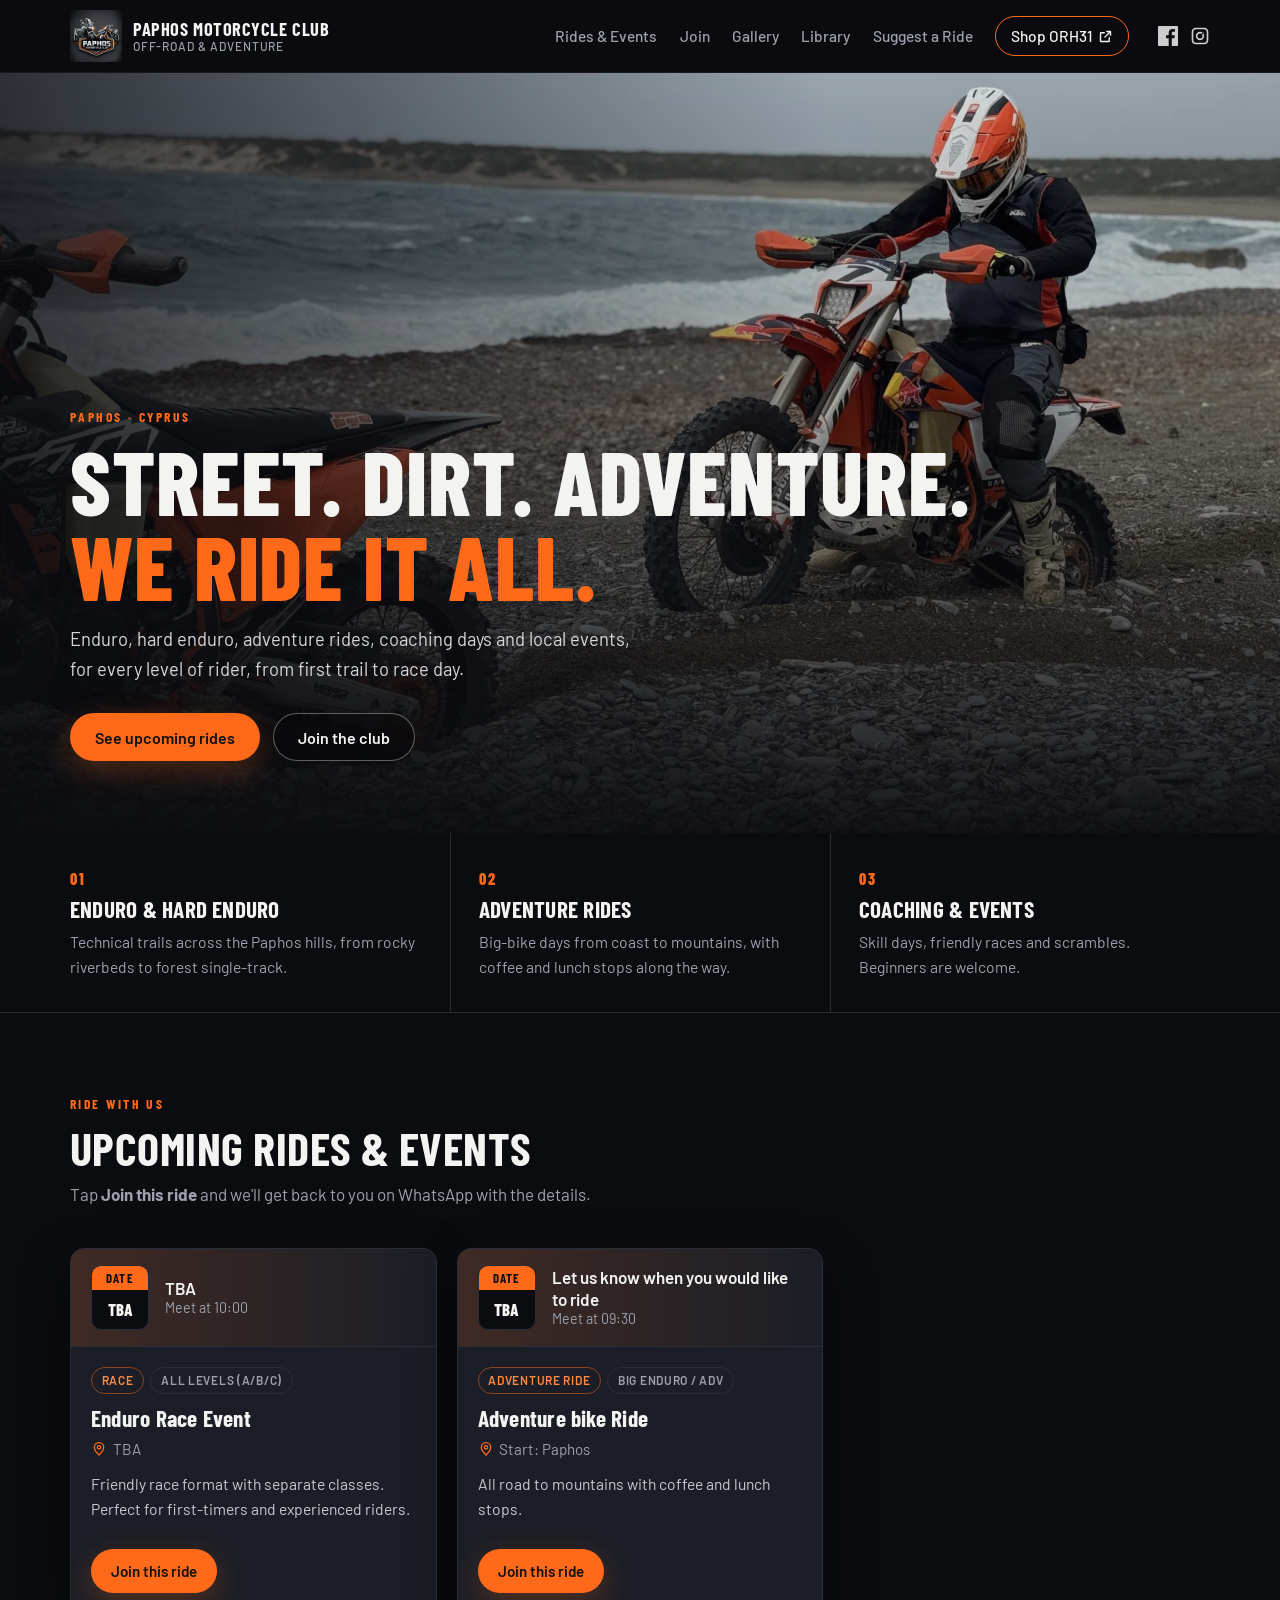
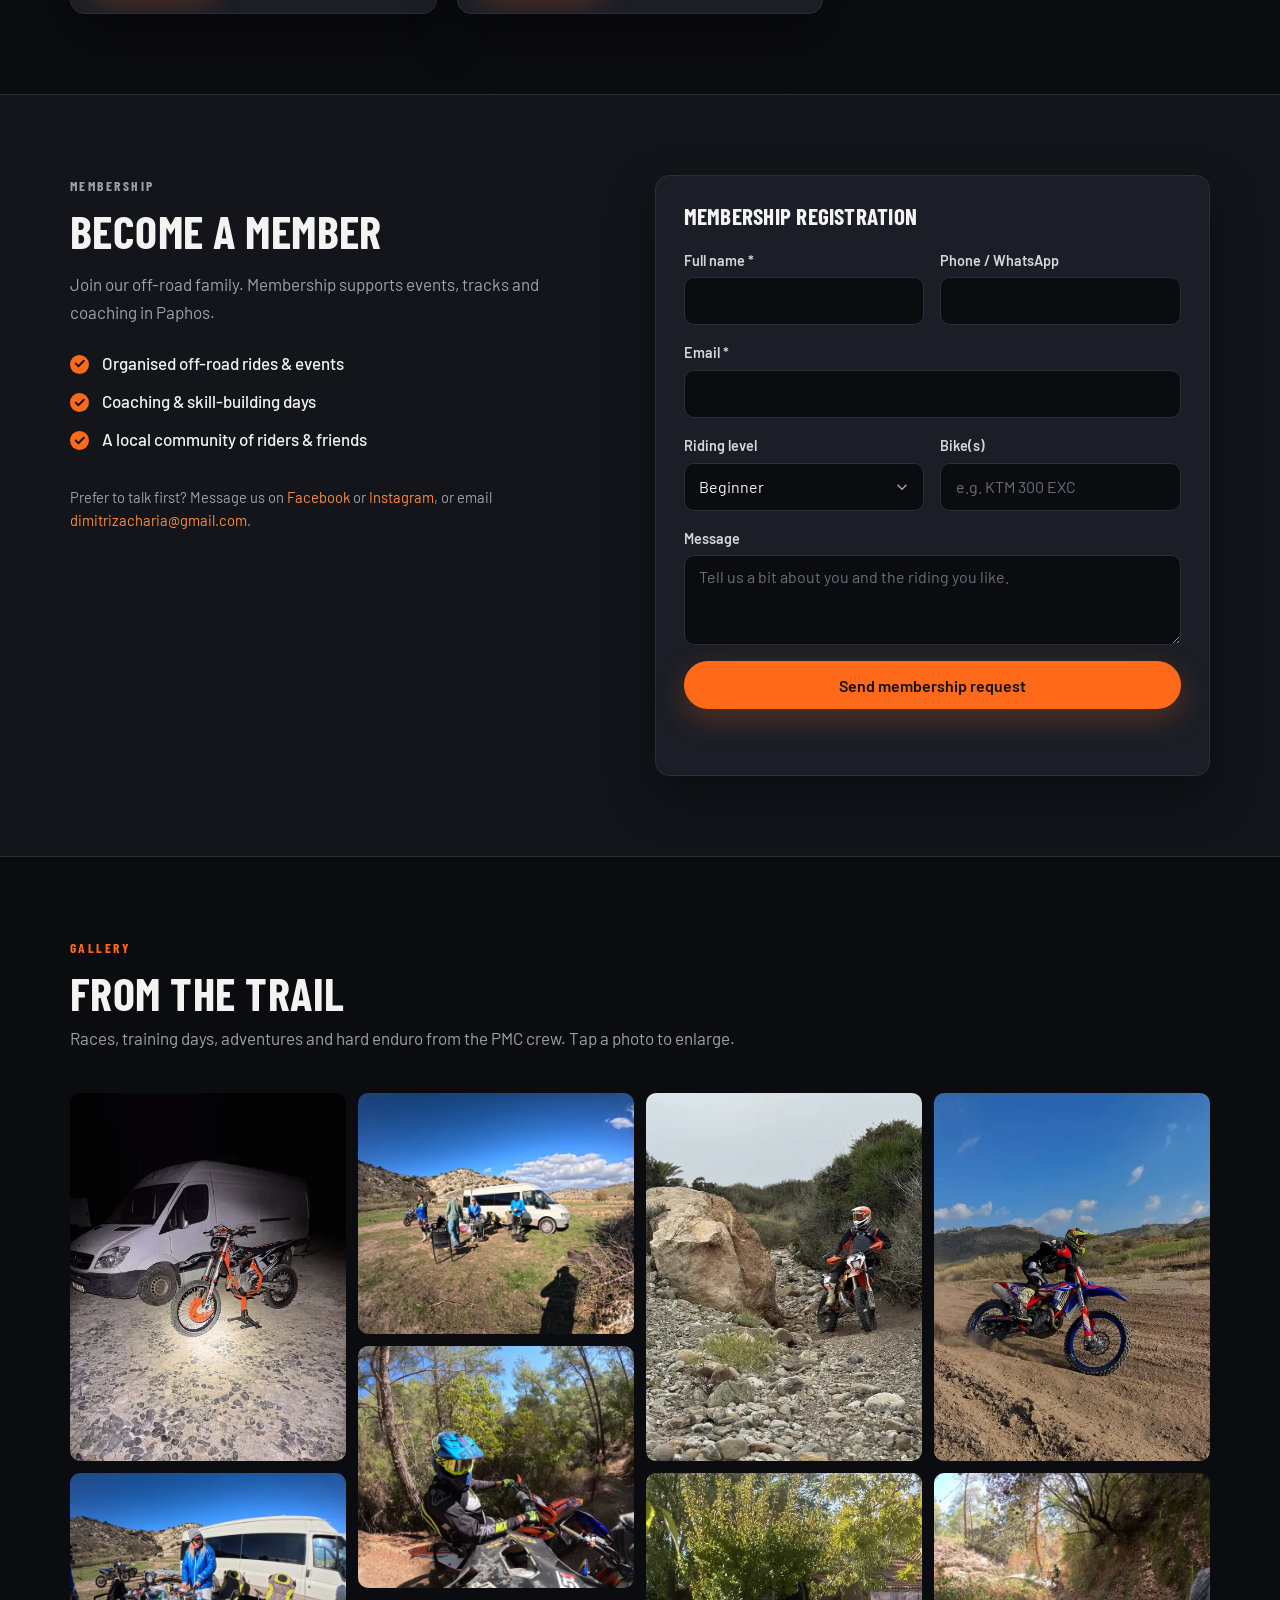
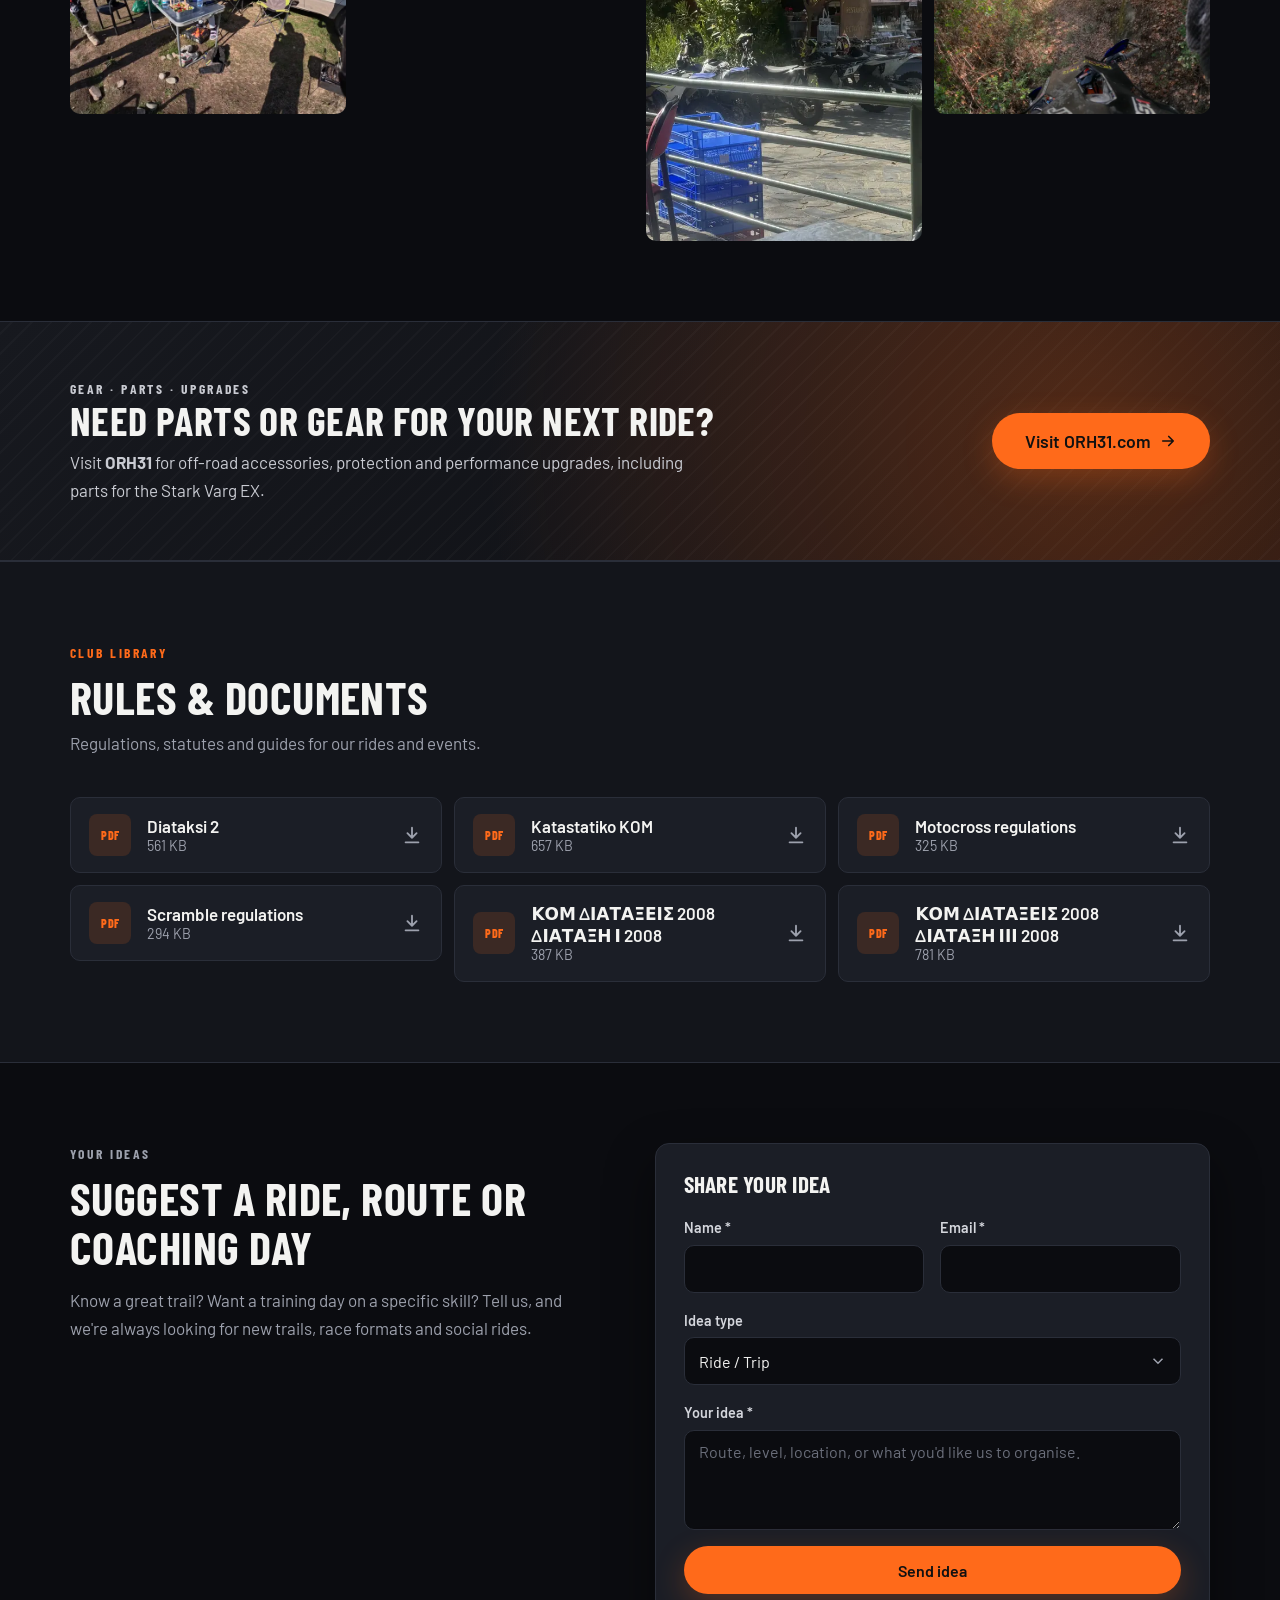
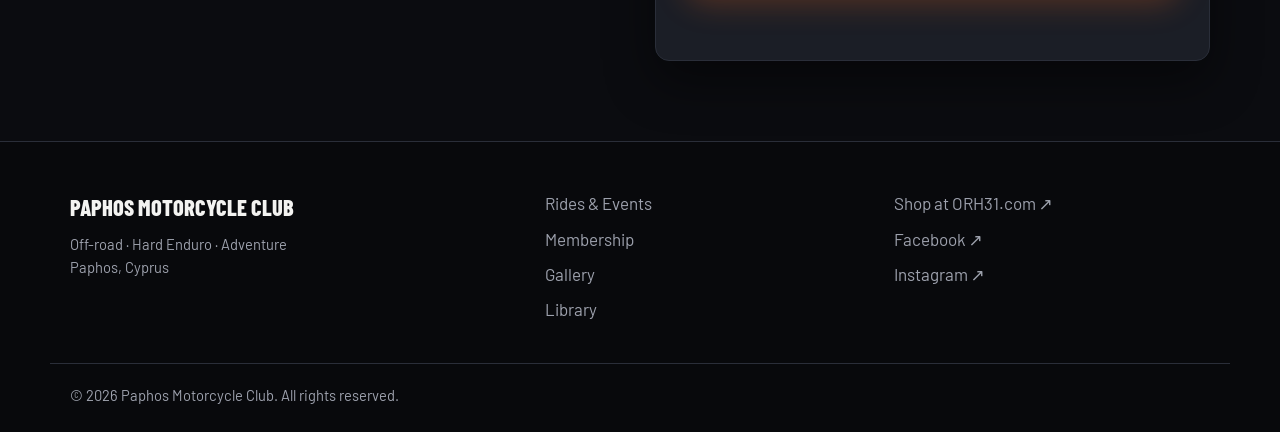
==== commit fc0e5870: "Modernize site: responsive redesign, mobile nav, optimised images, lightbox, inline forms, ORH31 lin" ====
--- a/index.html
+++ b/index.html
@@ -2,298 +2,300 @@
 <html lang="en">
 <head>
   <meta charset="UTF-8" />
-  <meta name="viewport" content="width=device-width, initial-scale=1.0" />
-  <title>Paphos Motorcycle Club | Off-Road Adventures</title>
-
-  <!-- Google Font -->
-  <link rel="preconnect" href="https://fonts.googleapis.com">
-  <link rel="preconnect" href="https://fonts.gstatic.com" crossorigin>
-  <link href="https://fonts.googleapis.com/css2?family=Poppins:wght@300;400;600;700&display=swap" rel="stylesheet">
-
-  <!-- Main CSS -->
+  <meta name="viewport" content="width=device-width, initial-scale=1" />
+  <title>Paphos Motorcycle Club | Enduro, Adventure &amp; Off-Road Rides in Cyprus</title>
+  <meta name="description" content="Paphos Motorcycle Club – enduro, hard enduro, adventure rides, coaching days and local events in Paphos, Cyprus. Join a ride or become a member." />
+  <meta name="theme-color" content="#0b0c10" />
+  <link rel="canonical" href="https://www.paphosmc.org/" />
+
+  <!-- Social share preview -->
+  <meta property="og:type" content="website" />
+  <meta property="og:title" content="Paphos Motorcycle Club" />
+  <meta property="og:description" content="Street, dirt, adventure – we ride it all. Rides, coaching and events in Paphos, Cyprus." />
+  <meta property="og:url" content="https://www.paphosmc.org/" />
+  <meta property="og:image" content="https://www.paphosmc.org/assets/og-image.jpg" />
+  <meta name="twitter:card" content="summary_large_image" />
+
+  <link rel="icon" type="image/png" href="assets/favicon.png" />
+  <link rel="apple-touch-icon" href="assets/apple-touch-icon.png" />
+
+  <link rel="preconnect" href="https://fonts.googleapis.com" />
+  <link rel="preconnect" href="https://fonts.gstatic.com" crossorigin />
+  <link href="https://fonts.googleapis.com/css2?family=Barlow+Condensed:wght@600;700;800&family=Barlow:wght@400;500;600&display=swap" rel="stylesheet" />
+  <link rel="preload" as="image" href="assets/hero-sm.webp" media="(max-width: 900px)" />
+  <link rel="preload" as="image" href="assets/hero.webp" media="(min-width: 901px)" />
+
   <link rel="stylesheet" href="style.css" />
 </head>
 <body>
-  <!-- Top Navigation -->
-  <header class="site-header">
+  <a class="skip-link" href="#main">Skip to content</a>
+
+  <!-- ============ HEADER ============ -->
+  <header class="site-header" id="top">
     <div class="container header-inner">
-      <div class="logo">
-        <!-- IMAGE LOGO + TEXT -->
-        <img src="assets/pmc-logo.png" alt="Paphos Motorcycle Club Logo" class="logo-image">
-        <span class="logo-text">
+      <a href="#top" class="brand" aria-label="Paphos Motorcycle Club – home">
+        <picture>
+          <source srcset="assets/pmc-logo-256.webp" type="image/webp" />
+          <img src="assets/pmc-logo-256.png" alt="" width="52" height="52" class="brand-logo" />
+        </picture>
+        <span class="brand-text">
           Paphos Motorcycle Club
-          <small>Off-Road & Adventure</small>
+          <small>Off-Road &amp; Adventure</small>
         </span>
-      </div>
-      <nav class="main-nav">
-        <a href="#events">Events</a>
+      </a>
+
+      <button class="nav-toggle" aria-expanded="false" aria-controls="main-nav" aria-label="Open menu">
+        <span></span><span></span><span></span>
+      </button>
+
+      <nav class="main-nav" id="main-nav" aria-label="Main">
+        <a href="#events">Rides &amp; Events</a>
+        <a href="#membership">Join</a>
+        <a href="#gallery">Gallery</a>
+        <a href="#library">Library</a>
+        <a href="#ideas">Suggest a Ride</a>
+        <a href="https://orh31.com" class="nav-shop" target="_blank" rel="noopener">
+          Shop ORH31
+          <svg viewBox="0 0 24 24" aria-hidden="true"><path d="M14 4h6v6M20 4l-9 9M18 14v5a1 1 0 0 1-1 1H5a1 1 0 0 1-1-1V7a1 1 0 0 1 1-1h5" /></svg>
+        </a>
+        <div class="nav-social">
+          <a href="https://www.facebook.com/paphosmotoclub.paphosmotoclub" target="_blank" rel="noopener" aria-label="Facebook">
+            <img src="assets/facebook.svg" alt="" width="20" height="20" />
+          </a>
+          <a href="https://www.instagram.com/paphos_moto_club/" target="_blank" rel="noopener" aria-label="Instagram">
+            <img src="assets/instagram.svg" alt="" width="20" height="20" />
+          </a>
+        </div>
+      </nav>
+    </div>
+  </header>
+
+  <main id="main">
+    <!-- ============ HERO ============ -->
+    <section class="hero">
+      <div class="container hero-content">
+        <p class="eyebrow">Paphos · Cyprus</p>
+        <h1>Street. Dirt. Adventure.<br /><span>We ride it all.</span></h1>
+        <p class="hero-lead">Enduro, hard enduro, adventure rides, coaching days and local events, for every level of rider, from first trail to race day.</p>
+        <div class="hero-buttons">
+          <a href="#events" class="btn btn-primary">See upcoming rides</a>
+          <a href="#membership" class="btn btn-ghost">Join the club</a>
+        </div>
+      </div>
+    </section>
+
+    <!-- ============ WHAT WE DO ============ -->
+    <section class="pillars" aria-label="What we do">
+      <div class="container pillars-grid">
+        <div class="pillar">
+          <span class="pillar-num">01</span>
+          <h3>Enduro &amp; Hard Enduro</h3>
+          <p>Technical trails across the Paphos hills, from rocky riverbeds to forest single-track.</p>
+        </div>
+        <div class="pillar">
+          <span class="pillar-num">02</span>
+          <h3>Adventure Rides</h3>
+          <p>Big-bike days from coast to mountains, with coffee and lunch stops along the way.</p>
+        </div>
+        <div class="pillar">
+          <span class="pillar-num">03</span>
+          <h3>Coaching &amp; Events</h3>
+          <p>Skill days, friendly races and scrambles. Beginners are welcome.</p>
+        </div>
+      </div>
+    </section>
+
+    <!-- ============ EVENTS ============ -->
+    <section id="events" class="section">
+      <div class="container">
+        <div class="section-header">
+          <p class="eyebrow">Ride with us</p>
+          <h2>Upcoming rides &amp; events</h2>
+          <p>Tap <strong>Join this ride</strong> and we'll get back to you on WhatsApp with the details.</p>
+        </div>
+        <div id="events-list" class="events-grid" aria-live="polite">
+          <div class="skeleton"></div><div class="skeleton"></div><div class="skeleton"></div>
+        </div>
+      </div>
+    </section>
+
+    <!-- ============ MEMBERSHIP ============ -->
+    <section id="membership" class="section section-alt">
+      <div class="container split">
+        <div class="split-copy">
+          <p class="eyebrow">Membership</p>
+          <h2>Become a member</h2>
+          <p>Join our off-road family. Membership supports events, tracks and coaching in Paphos.</p>
+          <ul class="checks">
+            <li>Organised off-road rides &amp; events</li>
+            <li>Coaching &amp; skill-building days</li>
+            <li>A local community of riders &amp; friends</li>
+          </ul>
+          <p class="muted small">Prefer to talk first? Message us on
+            <a href="https://www.facebook.com/paphosmotoclub.paphosmotoclub" target="_blank" rel="noopener">Facebook</a> or
+            <a href="https://www.instagram.com/paphos_moto_club/" target="_blank" rel="noopener">Instagram</a>, or email
+            <a href="mailto:dimitrizacharia@gmail.com">dimitrizacharia@gmail.com</a>.
+          </p>
+        </div>
+
+        <form class="card form js-ajax-form" method="POST" action="https://formspree.io/f/mnnlrqnq">
+          <input type="hidden" name="_subject" value="New PMC Membership Request" />
+          <h3>Membership registration</h3>
+          <div class="form-row">
+            <label>Full name *<input type="text" name="name" autocomplete="name" required /></label>
+            <label>Phone / WhatsApp<input type="tel" name="phone" autocomplete="tel" /></label>
+          </div>
+          <label>Email *<input type="email" name="email" autocomplete="email" required /></label>
+          <div class="form-row">
+            <label>Riding level
+              <select name="riding_level">
+                <option value="beginner">Beginner</option>
+                <option value="intermediate">Intermediate</option>
+                <option value="advanced">Advanced</option>
+                <option value="pro">Pro / Racer</option>
+              </select>
+            </label>
+            <label>Bike(s)<input type="text" name="bike" placeholder="e.g. KTM 300 EXC" /></label>
+          </div>
+          <label>Message<textarea name="message" rows="3" placeholder="Tell us a bit about you and the riding you like."></textarea></label>
+          <button type="submit" class="btn btn-primary btn-block">Send membership request</button>
+          <p class="form-status" role="status"></p>
+        </form>
+      </div>
+    </section>
+
+    <!-- ============ GALLERY ============ -->
+    <section id="gallery" class="section">
+      <div class="container">
+        <div class="section-header">
+          <p class="eyebrow">Gallery</p>
+          <h2>From the trail</h2>
+          <p>Races, training days, adventures and hard enduro from the PMC crew. Tap a photo to enlarge.</p>
+        </div>
+        <div id="gallery-grid" class="gallery-grid"></div>
+      </div>
+    </section>
+
+    <!-- ============ ORH31 PARTNER BAND ============ -->
+    <section class="partner" aria-label="ORH31 shop">
+      <div class="container partner-inner">
+        <div>
+          <p class="eyebrow">Gear · Parts · Upgrades</p>
+          <h2>Need parts or gear for your next ride?</h2>
+          <p>Visit <strong>ORH31</strong> for off-road accessories, protection and performance upgrades, including parts for the Stark Varg EX.</p>
+        </div>
+        <a href="https://orh31.com" class="btn btn-primary btn-lg" target="_blank" rel="noopener">
+          Visit ORH31.com
+          <svg viewBox="0 0 24 24" aria-hidden="true"><path d="M5 12h14M13 6l6 6-6 6" /></svg>
+        </a>
+      </div>
+    </section>
+
+    <!-- ============ LIBRARY ============ -->
+    <section id="library" class="section section-alt">
+      <div class="container">
+        <div class="section-header">
+          <p class="eyebrow">Club library</p>
+          <h2>Rules &amp; documents</h2>
+          <p>Regulations, statutes and guides for our rides and events.</p>
+        </div>
+        <ul id="library-list" class="library-list" aria-live="polite">
+          <li class="muted">Loading documents…</li>
+        </ul>
+      </div>
+    </section>
+
+    <!-- ============ IDEAS ============ -->
+    <section id="ideas" class="section">
+      <div class="container split">
+        <div class="split-copy">
+          <p class="eyebrow">Your ideas</p>
+          <h2>Suggest a ride, route or coaching day</h2>
+          <p>Know a great trail? Want a training day on a specific skill? Tell us, and we're always looking for new trails, race formats and social rides.</p>
+        </div>
+        <form class="card form js-ajax-form" method="POST" action="https://formspree.io/f/mdkyjoka">
+          <input type="hidden" name="_subject" value="New PMC Idea / Ride / Coaching Suggestion" />
+          <h3>Share your idea</h3>
+          <div class="form-row">
+            <label>Name *<input type="text" name="name" autocomplete="name" required /></label>
+            <label>Email *<input type="email" name="email" autocomplete="email" required /></label>
+          </div>
+          <label>Idea type
+            <select name="idea_type">
+              <option value="ride">Ride / Trip</option>
+              <option value="coaching">Coaching session</option>
+              <option value="race">Race / Event</option>
+              <option value="other">Other</option>
+            </select>
+          </label>
+          <label>Your idea *<textarea name="idea" rows="4" required placeholder="Route, level, location, or what you'd like us to organise."></textarea></label>
+          <button type="submit" class="btn btn-primary btn-block">Send idea</button>
+          <p class="form-status" role="status"></p>
+        </form>
+      </div>
+    </section>
+  </main>
+
+  <!-- ============ FOOTER ============ -->
+  <footer class="site-footer">
+    <div class="container footer-grid">
+      <div>
+        <div class="footer-brand">Paphos Motorcycle Club</div>
+        <p class="muted small">Off-road · Hard Enduro · Adventure<br />Paphos, Cyprus</p>
+      </div>
+      <nav class="footer-links" aria-label="Footer">
+        <a href="#events">Rides &amp; Events</a>
         <a href="#membership">Membership</a>
-        <a href="#ideas">Ideas</a>
+        <a href="#gallery">Gallery</a>
         <a href="#library">Library</a>
-        <a href="#gallery">Gallery</a>
       </nav>
-      <div class="social-links">
-  <a href="https://www.facebook.com/paphosmotoclub.paphosmotoclub" 
-     target="_blank" aria-label="Facebook">
-    <img src="assets/facebook.svg" class="social-icon" alt="Facebook">
-  </a>
-
-  <a href="https://www.instagram.com/paphos_moto_club/" 
-     target="_blank" aria-label="Instagram">
-    <img src="assets/instagram.svg" class="social-icon" alt="Instagram">
-  </a>
-</div>
-      
-  </header>
-
-  <!-- Hero Section -->
-  <section class="hero">
-    <div class="hero-overlay"></div>
-    <div class="hero-content container">
-      <h1>Street Dirt Adventure, we ride it all.</h1>
-      <p>Off-road, hard enduro, adventure rides, coaching and local events in Paphos and beyond.</p>
-      <div class="hero-buttons">
-        <a href="#events" class="btn btn-primary">Upcoming Events</a>
-        <a href="#membership" class="btn btn-outline">Join the Club</a>
+      <div class="footer-links">
+        <a href="https://orh31.com" target="_blank" rel="noopener">Shop at ORH31.com ↗</a>
+        <a href="https://www.facebook.com/paphosmotoclub.paphosmotoclub" target="_blank" rel="noopener">Facebook ↗</a>
+        <a href="https://www.instagram.com/paphos_moto_club/" target="_blank" rel="noopener">Instagram ↗</a>
       </div>
     </div>
-  </section>
-
-  <!-- Events Section -->
-  <section id="events" class="section">
-    <div class="container">
-      <div class="section-header">
-        <h2>Upcoming Events</h2>
-        <p>Scrambles, hard enduro, adventure rides and coaching days.</p>
-      </div>
-      <div id="events-list" class="cards-grid">
-        <!-- Events will be injected here by script.js -->
-      </div>
-      <p class="section-note">
-        <!-- You can add a note here if you like -->
-      </p>
+    <div class="container footer-bottom muted small">
+      &copy; <span id="year"></span> Paphos Motorcycle Club. All rights reserved.
     </div>
-  </section>
-
-  <!-- Event Signup Modal -->
-  <div id="event-modal" class="modal hidden">
-    <div class="modal-backdrop"></div>
-    <div class="modal-content">
-      <button class="modal-close" id="event-modal-close">&times;</button>
-      <h3 id="event-modal-title">Join Ride</h3>
-
-      <form
-        id="event-form"
-        action="https://formspree.io/f/xblboypv"  
-        method="POST"
-      >
-        <!-- Auto-filled from JS when they click "Join this ride" -->
-        <input type="hidden" id="event-name" name="Event Name" />
-
-        <label for="rider-name">Your name</label>
-        <input type="text" id="rider-name" name="Rider Name" required>
-
-        <label for="rider-phone">Phone / WhatsApp</label>
-        <input type="tel" id="rider-phone" name="Phone / WhatsApp" required>
-
-        <label for="riders-count">How many riders in your group?</label>
-        <select id="riders-count" name="Riders in group" required>
-          <option value="" disabled selected>Select</option>
+  </footer>
+
+  <!-- ============ EVENT SIGN-UP DIALOG ============ -->
+  <dialog id="event-dialog" class="dialog" aria-labelledby="event-dialog-title">
+    <form method="dialog" class="dialog-close-form">
+      <button class="dialog-close" aria-label="Close">&times;</button>
+    </form>
+    <h3 id="event-dialog-title">Join ride</h3>
+    <p class="muted small" id="event-dialog-meta"></p>
+    <form class="form js-ajax-form" method="POST" action="https://formspree.io/f/xblboypv">
+      <input type="hidden" id="event-name" name="Event Name" />
+      <input type="hidden" name="_subject" value="New PMC event signup" />
+      <label>Your name *<input type="text" name="Rider Name" autocomplete="name" required /></label>
+      <label>Phone / WhatsApp *<input type="tel" name="Phone / WhatsApp" autocomplete="tel" required /></label>
+      <label>Riders in your group *
+        <select name="Riders in group" required>
           <option value="1">1 rider</option>
           <option value="2">2 riders</option>
           <option value="3">3 riders</option>
           <option value="4">4 riders</option>
           <option value="5">5 riders</option>
-          <option value="6">6+ riders</option>
+          <option value="6+">6+ riders</option>
         </select>
-
-        <label for="extra-notes">Notes (optional)</label>
-        <textarea id="extra-notes" name="Notes" rows="3"
-          placeholder="Bike type, level, anything we should know"></textarea>
-
-        <!-- Optional: email subject line -->
-        <input type="hidden" name="_subject" value="New PMC event signup" />
-
-        <!-- Optional: redirect to thank you page instead of Formspree default -->
-        <!-- <input type="hidden" name="_redirect" value="https://paphosmc.org/thanks.html"> -->
-
-        <button type="submit" class="btn-primary">Send</button>
-      </form>
-
-      <p id="event-form-message" class="form-message"></p>
-    </div>
-  </div>
-
-  <!-- Membership Section -->
-  <section id="membership" class="section section-alt">
-    <div class="container split-layout">
-      <div>
-        <h2>Become a Member</h2>
-        <p>Join our off-road family. Membership helps support events, tracks and coaching in Paphos.</p>
-        <ul class="bullets">
-          <li>Organised off-road rides & events</li>
-          <li>Coaching & skill-building days</li>
-          <li>Local community of riders & friends</li>
-        </ul>
-      </div>
-      <div>
-        <form class="form-card"
-              method="POST"
-              action="https://formspree.io/f/mnnlrqnq">
-          <!-- Hidden fields for better emails -->
-          <input type="hidden" name="_subject" value="New PMC Membership Request">
-          <input type="hidden" name="_template" value="table">
-          <!-- Optional: redirect after submit -->
-          <!-- <input type="hidden" name="_redirect" value="https://dimitrizacharia.github.io/thank-you.html"> -->
-
-          <h3>Membership Registration</h3>
-
-          <label>
-            Full Name*
-            <input type="text" name="name" required />
-          </label>
-
-          <label>
-            Email*
-            <input type="email" name="email" required />
-          </label>
-
-          <label>
-            Phone
-            <input type="tel" name="phone" />
-          </label>
-
-          <label>
-            Riding Level
-            <select name="riding_level">
-              <option value="beginner">Beginner</option>
-              <option value="intermediate">Intermediate</option>
-              <option value="advanced">Advanced</option>
-              <option value="pro">Pro / Racer</option>
-            </select>
-          </label>
-
-          <label>
-            Bike / Bikes
-            <input type="text" name="bike" placeholder="e.g. KTM 300 EXC, Stark Varg, Adventure 890…" />
-          </label>
-
-          <label>
-            Message
-            <textarea name="message" rows="4" placeholder="Tell us a bit about you and what type of riding you like."></textarea>
-          </label>
-
-          <button type="submit" class="btn btn-primary full-width">Send Membership Request</button>
-
-          <p class="form-footnote">
-            This form will email the club. You can also contact us directly at
-            <a href="mailto:dimitrizacharia@gmail.com">dimitrizacharia@gmail.com</a>
-          </p>
-        </form>
-      </div>
-    </div>
-  </section>
-
-  <!-- Ideas / Coaching Section -->
-  <section id="ideas" class="section">
-    <div class="container split-layout">
-      <div>
-        <h2>Ideas, Rides & Coaching</h2>
-        <p>Got an idea for a ride, training day or event? Share it with us.</p>
-        <p>We’re always looking for new trails, race formats, social rides and coaching topics.</p>
-      </div>
-      <div>
-        <form class="form-card"
-              method="POST"
-              action="https://formspree.io/f/mdkyjoka">
-          <!-- Hidden fields for better emails -->
-          <input type="hidden" name="_subject" value="New PMC Idea / Ride / Coaching Suggestion">
-          <input type="hidden" name="_template" value="table">
-          <!-- Optional: redirect after submit -->
-          <!-- <input type="hidden" name="_redirect" value="https://dimitrizacharia.github.io/thank-you.html"> -->
-
-          <h3>Share Your Idea</h3>
-
-          <label>
-            Name*
-            <input type="text" name="name" required />
-          </label>
-
-          <label>
-            Email*
-            <input type="email" name="email" required />
-          </label>
-
-          <label>
-            Idea Type
-            <select name="idea_type">
-              <option value="ride">Ride / Trip</option>
-              <option value="coaching">Coaching Session</option>
-              <option value="race">Race / Event</option>
-              <option value="other">Other</option>
-            </select>
-          </label>
-
-          <label>
-            Your Idea*
-            <textarea name="idea" rows="5" required placeholder="Describe the ride, route, level, location or what you’d like us to organise."></textarea>
-          </label>
-
-          <button type="submit" class="btn btn-primary full-width">Send Idea</button>
-        </form>
-      </div>
-    </div>
-  </section>
-
-  <!-- Library Section -->
-  <section id="library" class="section library-section">
-    <div class="container">
-      <div class="section-header">
-        <h2>📚 Club Library</h2>
-        <p>
-          Download useful documents, rules, manuals and guides related to our rides and events.
-        </p>
-      </div>
-
-      <div id="library-status" class="library-status">
-        Loading documents...
-      </div>
-
-      <div id="library-grid" class="library-grid">
-        <!-- Cards will be injected here by script.js -->
-      </div>
-    </div>
-  </section>
-
-  <!-- Gallery Section -->
-  <section id="gallery" class="section section-alt">
-    <div class="container">
-      <div class="section-header">
-        <h2>Gallery</h2>
-        <p>Races, training days, adventures and hard enduro from the PMC crew.</p>
-      </div>
-
-      <!-- Auto-generated gallery (JS fills this) -->
-      <div class="gallery-grid" id="auto-gallery"></div>
-
-      <p class="section-note">
-        Photos are loaded automatically from the <code>gallery</code> folder via <code>gallery.json</code>.
-      </p>
-    </div>
-  </section>
-
-  <!-- Footer -->
-  <footer class="site-footer">
-    <div class="container footer-inner">
-      <p>&copy; <span id="year"></span> Paphos Motorcycle Club. All rights reserved.</p>
-      <p class="footer-sub">
-        Off-road | Hard Enduro | Adventure | Paphos, Cyprus
-      </p>
-    </div>
-  </footer>
-
-  <!-- Main JS -->
-  <script src="script.js"></script>
+      </label>
+      <label>Notes<textarea name="Notes" rows="2" placeholder="Bike type, level, anything we should know"></textarea></label>
+      <button type="submit" class="btn btn-primary btn-block">Send</button>
+      <p class="form-status" role="status"></p>
+    </form>
+  </dialog>
+
+  <!-- ============ LIGHTBOX ============ -->
+  <dialog id="lightbox" class="lightbox" aria-label="Photo viewer">
+    <button class="lb-btn lb-close" aria-label="Close">&times;</button>
+    <button class="lb-btn lb-prev" aria-label="Previous photo">&#8249;</button>
+    <img id="lightbox-img" alt="" />
+    <button class="lb-btn lb-next" aria-label="Next photo">&#8250;</button>
+  </dialog>
+
+  <script src="script.js" defer></script>
 </body>
 </html>
-
--- a/style.css
+++ b/style.css
@@ -1,629 +1,402 @@
+/* =========================================================
+   Paphos Motorcycle Club – styles
+   ========================================================= */
 
 :root {
-  --bg-dark: #05060a;
-  --bg-section: #11121a;
-  --bg-section-alt: #181925;
-  --accent: #ff6f3c;
-  --accent-soft: rgba(255, 111, 60, 0.2);
-  --accent-strong: #ff8a3c;
-  --text-main: #f5f5f5;
-  --text-muted: #a6a7b5;
-  --border-soft: #2a2b40;
-  --card-bg: #1a1b26;
-  --radius-xl: 18px;
-  --shadow-soft: 0 18px 45px rgba(0, 0, 0, 0.6);
-}
-
-*,
-*::before,
-*::after {
-  box-sizing: border-box;
-}
-
-html,
+  --bg: #0b0c10;
+  --bg-2: #13151b;
+  --bg-3: #1b1e26;
+  --line: #2a2e39;
+  --text: #f3f3f1;
+  --muted: #9da1ad;
+  --accent: #ff6a1a;
+  --accent-2: #ff8c42;
+  --radius: 14px;
+  --radius-sm: 10px;
+  --shadow: 0 20px 50px rgba(0, 0, 0, 0.45);
+  --font-display: "Barlow Condensed", "Arial Narrow", system-ui, sans-serif;
+  --font-body: "Barlow", system-ui, -apple-system, "Segoe UI", sans-serif;
+  --header-h: 72px;
+}
+
+*, *::before, *::after { box-sizing: border-box; }
+
+html { scroll-behavior: smooth; scroll-padding-top: calc(var(--header-h) + 12px); }
+@media (prefers-reduced-motion: reduce) { html { scroll-behavior: auto; } * { transition: none !important; animation: none !important; } }
+
 body {
   margin: 0;
-  padding: 0;
-  font-family: "Poppins", system-ui, -apple-system, BlinkMacSystemFont, "Segoe UI", sans-serif;
-  color: var(--text-main);
-  background: radial-gradient(circle at top left, #202233 0, var(--bg-dark) 45%, #05060a 100%);
-  scroll-behavior: smooth;
-}
-
-a {
-  color: var(--accent-strong);
-  text-decoration: none;
-}
-
-a:hover {
-  text-decoration: underline;
-}
-
-.container {
-  width: 100%;
-  max-width: 1120px;
-  margin: 0 auto;
-  padding: 0 1.5rem;
-}
-
-/* Header */
+  background: var(--bg);
+  color: var(--text);
+  font-family: var(--font-body);
+  font-size: 1.0625rem;
+  line-height: 1.6;
+  -webkit-font-smoothing: antialiased;
+}
+
+img { max-width: 100%; display: block; }
+a { color: var(--accent-2); text-decoration: none; }
+a:hover { color: var(--accent); }
+h1, h2, h3 { font-family: var(--font-display); line-height: 1.05; margin: 0 0 0.5rem; letter-spacing: 0.01em; }
+h2 { font-size: clamp(2rem, 4.5vw, 2.9rem); text-transform: uppercase; }
+h3 { font-size: 1.45rem; }
+p { margin: 0 0 1rem; }
+
+.container { width: 100%; max-width: 1180px; margin: 0 auto; padding: 0 1.25rem; }
+.muted { color: var(--muted); }
+.small { font-size: 0.92rem; }
+.eyebrow {
+  font-family: var(--font-display);
+  font-weight: 700;
+  text-transform: uppercase;
+  letter-spacing: 0.18em;
+  font-size: 0.85rem;
+  color: var(--accent);
+  margin-bottom: 0.6rem;
+}
+
+:focus-visible { outline: 2px solid var(--accent); outline-offset: 3px; border-radius: 4px; }
+
+.skip-link {
+  position: absolute; left: -999px; top: 0.5rem; z-index: 100;
+  background: var(--accent); color: #111; padding: 0.5rem 1rem; border-radius: 6px;
+}
+.skip-link:focus { left: 0.5rem; }
+
+/* ---------------- Buttons ---------------- */
+
+.btn {
+  display: inline-flex; align-items: center; justify-content: center; gap: 0.5rem;
+  min-height: 48px;
+  padding: 0.75rem 1.5rem;
+  border-radius: 999px;
+  border: 1.5px solid transparent;
+  font: 600 1rem var(--font-body);
+  cursor: pointer;
+  transition: transform 0.15s ease, background 0.2s ease, border-color 0.2s ease, box-shadow 0.2s ease;
+}
+.btn svg { width: 18px; height: 18px; fill: none; stroke: currentColor; stroke-width: 2.2; stroke-linecap: round; stroke-linejoin: round; }
+.btn-primary { background: var(--accent); color: #111; box-shadow: 0 10px 30px rgba(255, 106, 26, 0.25); }
+.btn-primary:hover { background: var(--accent-2); color: #111; transform: translateY(-2px); }
+.btn-ghost { border-color: rgba(255, 255, 255, 0.35); color: var(--text); background: rgba(0, 0, 0, 0.25); backdrop-filter: blur(4px); }
+.btn-ghost:hover { border-color: #fff; color: #fff; }
+.btn-block { width: 100%; }
+.btn-lg { min-height: 56px; padding: 0.9rem 2rem; font-size: 1.1rem; }
+.btn[disabled] { opacity: 0.6; cursor: wait; transform: none; }
+
+/* ---------------- Header ---------------- */
 
 .site-header {
-  position: sticky;
-  top: 0;
-  z-index: 20;
-  background: rgba(5, 6, 10, 0.7);
-  backdrop-filter: blur(12px);
-  border-bottom: 1px solid rgba(255, 255, 255, 0.03);
-}
-
-.header-inner {
-  display: flex;
-  align-items: center;
-  justify-content: space-between;
-  padding: 0.75rem 0.5rem;
-}
-
-.logo {
-  display: flex;
-  align-items: center;
-}
-
-.logo-image {
-  height: 80px;
-  width: auto;
-  object-fit: contain;
-}
-
-}
-
-.logo-mark {
-  width: 40px;
-  height: 40px;
-  border-radius: 999px;
-  border: 2px solid var(--accent);
-  display: inline-flex;
-  align-items: center;
-  justify-content: center;
-  font-weight: 700;
-  font-size: 0.85rem;
-  letter-spacing: 1px;
-  text-transform: uppercase;
-  background: linear-gradient(135deg, #1f202b, #11121a);
-  box-shadow: 0 0 0 2px rgba(0, 0, 0, 0.7);
-}
-
-.logo-text {
-  display: flex;
-  flex-direction: column;
-  font-size: 0.95rem;
-  font-weight: 600;
-}
-
-.logo-text small {
-  font-size: 0.7rem;
-  font-weight: 400;
-  color: var(--text-muted);
-}
-
-.main-nav {
-  display: flex;
-  gap: 1.2rem;
-  font-size: 0.9rem;
-}
-
-.main-nav a {
-  color: var(--text-muted);
-  padding-bottom: 0.2rem;
-  border-bottom: 2px solid transparent;
-  transition: color 0.2s ease, border-color 0.2s ease;
-}
-
-.main-nav a:hover {
-  color: var(--text-main);
-  border-color: var(--accent);
-}
-
-/* Hero */
+  position: sticky; top: 0; z-index: 50;
+  background: rgba(11, 12, 16, 0.82);
+  backdrop-filter: blur(14px);
+  -webkit-backdrop-filter: blur(14px);
+  border-bottom: 1px solid rgba(255, 255, 255, 0.06);
+}
+.header-inner { display: flex; align-items: center; justify-content: space-between; height: var(--header-h); gap: 1rem; }
+
+.brand { display: flex; align-items: center; gap: 0.7rem; color: var(--text); }
+.brand:hover { color: var(--text); }
+.brand-logo { width: 52px; height: 52px; object-fit: contain; }
+.brand-text { display: flex; flex-direction: column; font-family: var(--font-display); font-weight: 700; font-size: 1.15rem; text-transform: uppercase; letter-spacing: 0.03em; line-height: 1.1; }
+.brand-text small { font-family: var(--font-body); font-weight: 500; font-size: 0.75rem; letter-spacing: 0.08em; color: var(--muted); }
+
+.main-nav { display: flex; align-items: center; gap: 1.4rem; }
+.main-nav > a { color: var(--muted); font-weight: 500; font-size: 0.97rem; position: relative; padding: 0.4rem 0; }
+.main-nav > a:hover { color: var(--text); }
+.main-nav > a:not(.nav-shop)::after {
+  content: ""; position: absolute; left: 0; right: 0; bottom: 0; height: 2px;
+  background: var(--accent); transform: scaleX(0); transform-origin: left; transition: transform 0.2s ease;
+}
+.main-nav > a:not(.nav-shop):hover::after { transform: scaleX(1); }
+
+.nav-shop {
+  display: inline-flex !important; align-items: center; gap: 0.35rem;
+  color: var(--text) !important;
+  border: 1.5px solid var(--accent); border-radius: 999px;
+  padding: 0.4rem 0.95rem !important;
+}
+.nav-shop:hover { background: var(--accent); color: #111 !important; }
+.nav-shop svg { width: 15px; height: 15px; fill: none; stroke: currentColor; stroke-width: 2.2; stroke-linecap: round; stroke-linejoin: round; }
+
+.nav-social { display: flex; gap: 0.75rem; padding-left: 0.4rem; }
+.nav-social a { display: flex; opacity: 0.8; transition: opacity 0.2s; }
+.nav-social a:hover { opacity: 1; }
+
+.nav-toggle { display: none; width: 46px; height: 46px; border: 0; background: transparent; cursor: pointer; padding: 11px; flex-direction: column; justify-content: space-between; }
+.nav-toggle span { display: block; height: 2px; background: var(--text); border-radius: 2px; transition: transform 0.25s ease, opacity 0.2s ease; }
+.nav-toggle[aria-expanded="true"] span:nth-child(1) { transform: translateY(10px) rotate(45deg); }
+.nav-toggle[aria-expanded="true"] span:nth-child(2) { opacity: 0; }
+.nav-toggle[aria-expanded="true"] span:nth-child(3) { transform: translateY(-10px) rotate(-45deg); }
+
+/* ---------------- Hero ---------------- */
 
 .hero {
   position: relative;
-  min-height: 60vh;
-  display: flex;
-  align-items: center;
-  background-image: linear-gradient(
-      135deg,
-      rgba(5, 6, 10, 0.4),
-      rgba(5, 6, 10, 0.7)
-    ),
-    url("gallery/hero.jpg");
-  background-size: cover;
-  background-position: center 30%;
-  background-attachment: fixed;
-}
-
-.hero-overlay {
-  position: absolute;
-  inset: 0;
-  background: radial-gradient(circle at top right, rgba(255, 111, 60, 0.4), transparent 55%);
-  mix-blend-mode: screen;
+  min-height: min(88vh, 760px);
+  display: flex; align-items: flex-end;
+  background:
+    linear-gradient(180deg, rgba(11, 12, 16, 0.15) 0%, rgba(11, 12, 16, 0.35) 45%, rgba(11, 12, 16, 0.96) 100%),
+    linear-gradient(90deg, rgba(11, 12, 16, 0.75) 0%, rgba(11, 12, 16, 0) 65%),
+    url("assets/hero.webp") center 40% / cover no-repeat;
+}
+@media (max-width: 900px) {
+  .hero { background-image:
+    linear-gradient(180deg, rgba(11, 12, 16, 0.35) 0%, rgba(11, 12, 16, 0.65) 40%, rgba(11, 12, 16, 0.97) 100%),
+    url("assets/hero-sm.webp"); }
+}
+.hero-content { padding-top: 6rem; padding-bottom: 4.5rem; }
+.hero h1 {
+  font-size: clamp(2.9rem, 8vw, 5.6rem);
+  font-weight: 800;
+  text-transform: uppercase;
+  line-height: 0.95;
+  margin-bottom: 1.1rem;
+}
+.hero h1 span { color: var(--accent); }
+.hero-lead { max-width: 560px; font-size: 1.15rem; color: #d6d7dc; margin-bottom: 1.8rem; }
+.hero-buttons { display: flex; flex-wrap: wrap; gap: 0.8rem; }
+
+/* ---------------- Pillars ---------------- */
+
+.pillars { border-bottom: 1px solid var(--line); }
+.pillars-grid { display: grid; grid-template-columns: repeat(3, 1fr); }
+.pillar { padding: 2rem 1.75rem 2rem 0; }
+.pillar + .pillar { padding-left: 1.75rem; border-left: 1px solid var(--line); }
+.pillar-num { font-family: var(--font-display); font-weight: 800; color: var(--accent); font-size: 1rem; letter-spacing: 0.1em; }
+.pillar h3 { margin-top: 0.3rem; text-transform: uppercase; }
+.pillar p { color: var(--muted); margin: 0; font-size: 0.98rem; }
+
+/* ---------------- Sections ---------------- */
+
+.section { padding: 5rem 0; }
+.section-alt { background: var(--bg-2); border-top: 1px solid var(--line); border-bottom: 1px solid var(--line); }
+.section-header { max-width: 680px; margin-bottom: 2.5rem; }
+.section-header p:last-child { color: var(--muted); }
+
+.split { display: grid; grid-template-columns: 1fr 1.05fr; gap: 3.5rem; align-items: start; }
+.split-copy p { color: var(--muted); }
+.split-copy h2 { margin-bottom: 1rem; }
+
+.checks { list-style: none; padding: 0; margin: 1.5rem 0 2rem; }
+.checks li { position: relative; padding-left: 2rem; margin-bottom: 0.7rem; font-weight: 500; }
+.checks li::before {
+  content: ""; position: absolute; left: 0; top: 0.3rem; width: 1.2rem; height: 1.2rem; border-radius: 50%;
+  background: var(--accent) url("data:image/svg+xml,%3Csvg xmlns='http://www.w3.org/2000/svg' viewBox='0 0 24 24' fill='none' stroke='%23111' stroke-width='3.5' stroke-linecap='round' stroke-linejoin='round'%3E%3Cpath d='M5 12l5 5L20 7'/%3E%3C/svg%3E") center / 70% no-repeat;
+}
+
+.card {
+  background: var(--bg-3);
+  border: 1px solid var(--line);
+  border-radius: var(--radius);
+  box-shadow: var(--shadow);
+}
+
+/* ---------------- Events ---------------- */
+
+.events-grid { display: grid; grid-template-columns: repeat(auto-fill, minmax(300px, 1fr)); gap: 1.25rem; }
+
+.event-card { display: flex; flex-direction: column; overflow: hidden; transition: transform 0.2s ease, border-color 0.2s ease; }
+.event-card:hover { transform: translateY(-4px); border-color: rgba(255, 106, 26, 0.5); }
+
+.event-date {
+  display: flex; align-items: center; gap: 1rem;
+  padding: 1rem 1.25rem;
+  background: linear-gradient(90deg, rgba(255, 106, 26, 0.16), rgba(255, 106, 26, 0));
+  border-bottom: 1px solid var(--line);
+}
+.event-date-box {
+  flex: none; width: 58px; text-align: center; border-radius: 10px; overflow: hidden;
+  background: var(--bg); border: 1px solid var(--line);
+  font-family: var(--font-display); text-transform: uppercase;
+}
+.event-date-box .m { display: block; background: var(--accent); color: #111; font-weight: 700; font-size: 0.8rem; letter-spacing: 0.08em; padding: 2px 0; }
+.event-date-box .d { display: block; font-weight: 800; font-size: 1.7rem; line-height: 1.2; }
+.event-date-box.tba .d { font-size: 1.05rem; line-height: 2.3; }
+.event-when { font-weight: 600; line-height: 1.3; }
+.event-when small { display: block; color: var(--muted); font-weight: 400; }
+
+.event-body { padding: 1.25rem; display: flex; flex-direction: column; flex: 1; }
+.event-tags { display: flex; flex-wrap: wrap; gap: 0.4rem; margin-bottom: 0.75rem; }
+.tag {
+  font-size: 0.75rem; font-weight: 600; text-transform: uppercase; letter-spacing: 0.06em;
+  padding: 0.2rem 0.6rem; border-radius: 999px;
+  border: 1px solid var(--line); color: var(--muted);
+}
+.tag-accent { border-color: rgba(255, 106, 26, 0.5); color: var(--accent-2); }
+.event-body h3 { margin-bottom: 0.4rem; }
+.event-loc { color: var(--muted); font-size: 0.95rem; display: flex; gap: 0.35rem; align-items: center; margin-bottom: 0.6rem; }
+.event-loc svg { width: 16px; height: 16px; flex: none; fill: none; stroke: var(--accent); stroke-width: 2; }
+.event-desc { color: #c9cbd2; font-size: 0.98rem; }
+.event-actions { margin-top: auto; padding-top: 0.75rem; display: flex; gap: 0.6rem; flex-wrap: wrap; align-items: center; }
+.event-actions .btn { min-height: 44px; padding: 0.55rem 1.2rem; font-size: 0.95rem; }
+.event-more { font-weight: 600; font-size: 0.95rem; }
+
+.empty-state { grid-column: 1 / -1; padding: 2.5rem; text-align: center; border: 1.5px dashed var(--line); border-radius: var(--radius); color: var(--muted); }
+.empty-state strong { display: block; color: var(--text); font-family: var(--font-display); font-size: 1.5rem; text-transform: uppercase; margin-bottom: 0.3rem; }
+.empty-state .btn { margin-top: 1rem; }
+
+.skeleton { height: 260px; border-radius: var(--radius); background: linear-gradient(90deg, var(--bg-2), var(--bg-3), var(--bg-2)); background-size: 200% 100%; animation: shimmer 1.4s infinite; }
+@keyframes shimmer { to { background-position: -200% 0; } }
+
+/* ---------------- Forms ---------------- */
+
+.form { padding: 1.75rem; }
+.form h3 { margin-bottom: 1.25rem; text-transform: uppercase; }
+.form label { display: block; font-size: 0.9rem; font-weight: 600; color: #d4d6dc; margin-bottom: 1rem; }
+.form-row { display: grid; grid-template-columns: 1fr 1fr; gap: 0 1rem; }
+.form input, .form select, .form textarea {
+  display: block; width: 100%;
+  margin-top: 0.35rem;
+  min-height: 48px;
+  padding: 0.7rem 0.9rem;
+  border-radius: var(--radius-sm);
+  border: 1px solid var(--line);
+  background: var(--bg);
+  color: var(--text);
+  font: 400 1rem var(--font-body); /* 16px+ prevents iOS zoom */
+  transition: border-color 0.2s, box-shadow 0.2s;
+}
+.form textarea { resize: vertical; min-height: 90px; }
+.form select { appearance: none; background-image: url("data:image/svg+xml,%3Csvg xmlns='http://www.w3.org/2000/svg' viewBox='0 0 24 24' fill='none' stroke='%239da1ad' stroke-width='2'%3E%3Cpath d='M6 9l6 6 6-6'/%3E%3C/svg%3E"); background-repeat: no-repeat; background-position: right 0.8rem center; background-size: 18px; padding-right: 2.5rem; }
+.form input:focus, .form select:focus, .form textarea:focus { outline: none; border-color: var(--accent); box-shadow: 0 0 0 3px rgba(255, 106, 26, 0.2); }
+.form ::placeholder { color: #6b6f7b; }
+.form-status { margin: 0.9rem 0 0; font-weight: 600; min-height: 1.4em; }
+.form-status.ok { color: #5fd38d; }
+.form-status.err { color: #ff7a7a; }
+
+/* ---------------- Gallery ---------------- */
+
+.gallery-grid { columns: 4 220px; column-gap: 0.75rem; }
+.gallery-item {
+  display: block; width: 100%; margin: 0 0 0.75rem; break-inside: avoid;
+  position: relative; overflow: hidden; border-radius: var(--radius-sm);
+  background: var(--bg-3); border: 0; padding: 0; cursor: zoom-in;
+}
+.gallery-item img { width: 100%; height: auto; transition: transform 0.5s ease, filter 0.3s; }
+.gallery-item:hover img { transform: scale(1.06); filter: brightness(1.08); }
+
+/* ---------------- Partner band (ORH31) ---------------- */
+
+.partner {
+  position: relative;
+  padding: 3.5rem 0;
+  background:
+    radial-gradient(circle at 85% 50%, rgba(255, 106, 26, 0.28), transparent 55%),
+    linear-gradient(135deg, #17191f, #0e0f13);
+  border-top: 1px solid var(--line);
+  border-bottom: 1px solid var(--line);
+  overflow: hidden;
+}
+.partner::before {
+  content: ""; position: absolute; inset: 0;
+  background: repeating-linear-gradient(-45deg, rgba(255, 255, 255, 0.025) 0 2px, transparent 2px 14px);
   pointer-events: none;
 }
-
-.hero-content {
-  position: relative;
-  z-index: 2;
-  padding: 4rem 1.5rem 3.5rem;
-}
-
-.hero h1 {
-  font-size: clamp(2.4rem, 4vw, 3.2rem);
-  margin-bottom: 0.75rem;
-  letter-spacing: 0.04em;
-}
-
-.hero p {
-  max-width: 520px;
-  color: var(--text-muted);
-  font-size: 0.98rem;
-  margin-bottom: 1.8rem;
-}
-
-.hero-buttons {
-  display: flex;
-  flex-wrap: wrap;
-  gap: 0.8rem;
-}
-
-/* Buttons */
-
-.btn {
-  display: inline-flex;
-  align-items: center;
-  justify-content: center;
-  padding: 0.7rem 1.4rem;
-  border-radius: 999px;
-  border: 1px solid transparent;
-  font-size: 0.9rem;
-  font-weight: 500;
-  text-decoration: none;
-  cursor: pointer;
-  transition: transform 0.1s ease, box-shadow 0.2s ease, background 0.2s ease, border-color 0.2s ease, color 0.2s ease;
-}
-
-.btn-primary {
-  background: linear-gradient(135deg, var(--accent), var(--accent-strong));
-  color: #0b0b10;
-  box-shadow: 0 10px 28px rgba(0, 0, 0, 0.6);
-}
-
-.btn-primary:hover {
-  transform: translateY(-1px);
-  box-shadow: 0 16px 32px rgba(0, 0, 0, 0.75);
-}
-
-.btn-outline {
-  border-color: var(--accent-soft);
-  background: rgba(5, 6, 10, 0.7);
-  color: var(--text-main);
-}
-
-.btn-outline:hover {
-  border-color: var(--accent);
-  background: rgba(10, 11, 18, 0.9);
-}
-
-.full-width {
-  width: 100%;
-}
-
-/* Sections */
-
-.section {
-  padding: 3.5rem 0;
-  background: transparent;
-}
-
-.section-alt {
-  background: radial-gradient(circle at top, #1c1d2b 0, #11121a 45%, #05060a 100%);
-}
-
-.section-header {
-  text-align: left;
-  margin-bottom: 2rem;
-}
-
-.section-header h2 {
-  font-size: 1.6rem;
-  margin-bottom: 0.4rem;
-}
-
-.section-header p {
-  color: var(--text-muted);
-  font-size: 0.95rem;
-}
-
-/* Grids & Layout */
-
-.cards-grid {
-  display: grid;
-  grid-template-columns: repeat(auto-fit, minmax(260px, 1fr));
-  gap: 1.4rem;
-}
-
-.split-layout {
-  display: grid;
-  grid-template-columns: minmax(0, 1.1fr) minmax(0, 1fr);
-  gap: 2rem;
-  align-items: flex-start;
-}
-
-/* Events Cards */
-
-.event-card {
-  background: var(--card-bg);
-  border-radius: var(--radius-xl);
-  padding: 1.2rem 1.3rem;
-  border: 1px solid var(--border-soft);
-  box-shadow: var(--shadow-soft);
-  position: relative;
-  overflow: hidden;
-}
-
-.event-badge {
-  display: inline-flex;
-  align-items: center;
-  gap: 0.35rem;
-  padding: 0.15rem 0.55rem;
-  border-radius: 999px;
-  font-size: 0.7rem;
-  text-transform: uppercase;
-  letter-spacing: 0.06em;
-  border: 1px solid var(--accent-soft);
-  background: rgba(5, 6, 10, 0.7);
-  margin-bottom: 0.5rem;
-}
-
-.event-badge span {
-  width: 6px;
-  height: 6px;
-  border-radius: 50%;
-  background: var(--accent);
-}
-
-.event-title {
-  font-size: 1.05rem;
-  margin: 0.2rem 0 0.4rem;
-}
-
-.event-meta {
-  display: flex;
-  flex-wrap: wrap;
-  gap: 0.6rem;
-  font-size: 0.8rem;
-  color: var(--text-muted);
-  margin-bottom: 0.6rem;
-}
-
-.event-meta span {
-  display: inline-flex;
-  align-items: center;
-  gap: 0.35rem;
-}
-
-.event-level {
-  display: inline-flex;
-  padding: 0.15rem 0.5rem;
-  border-radius: 999px;
-  font-size: 0.7rem;
-  text-transform: uppercase;
-  letter-spacing: 0.06em;
-  background: rgba(255, 255, 255, 0.03);
-  border: 1px solid rgba(255, 255, 255, 0.06);
-}
-
-.event-description {
-  font-size: 0.85rem;
-  color: var(--text-muted);
-  margin-bottom: 0.7rem;
-}
-
-.event-cta {
-  font-size: 0.8rem;
-  color: var(--accent-strong);
-  .modal.hidden { display: none; }
-
-.modal {
-  position: fixed;
-  inset: 0;
-  display: flex;
-  align-items: center;
-  justify-content: center;
-  z-index: 50;
-}
-
-.modal-backdrop {
-  position: absolute;
-  inset: 0;
-  background: rgba(0,0,0,0.75);
-}
-
-.modal-content {
-  position: relative;
-  background: #181925;
-  border-radius: 16px;
+.partner-inner { position: relative; display: flex; align-items: center; justify-content: space-between; gap: 2rem; }
+.partner h2 { font-size: clamp(1.8rem, 3.6vw, 2.5rem); }
+.partner p { color: #c9cbd2; max-width: 620px; margin: 0; }
+.partner .btn { flex: none; }
+
+/* ---------------- Library ---------------- */
+
+.library-list { list-style: none; padding: 0; margin: 0; display: grid; grid-template-columns: repeat(auto-fill, minmax(320px, 1fr)); gap: 0.75rem; }
+.doc {
+  display: flex; align-items: center; gap: 1rem;
+  padding: 1rem 1.15rem;
+  background: var(--bg-3); border: 1px solid var(--line); border-radius: var(--radius-sm);
+  color: var(--text);
+  transition: border-color 0.2s, transform 0.2s;
+}
+.doc:hover { border-color: var(--accent); color: var(--text); transform: translateX(3px); }
+.doc-icon { flex: none; width: 42px; height: 42px; border-radius: 8px; display: grid; place-items: center; background: rgba(255, 106, 26, 0.14); color: var(--accent); font: 800 0.75rem var(--font-display); letter-spacing: 0.05em; }
+.doc-title { font-weight: 600; line-height: 1.3; flex: 1; }
+.doc-title small { display: block; color: var(--muted); font-weight: 400; }
+.doc-dl { width: 22px; height: 22px; flex: none; fill: none; stroke: var(--muted); stroke-width: 2; stroke-linecap: round; stroke-linejoin: round; }
+.doc:hover .doc-dl { stroke: var(--accent); }
+
+/* ---------------- Footer ---------------- */
+
+.site-footer { background: #08090c; border-top: 1px solid var(--line); padding: 3rem 0 1.5rem; }
+.footer-grid { display: grid; grid-template-columns: 1.4fr 1fr 1fr; gap: 2rem; }
+.footer-brand { font-family: var(--font-display); font-weight: 800; font-size: 1.4rem; text-transform: uppercase; margin-bottom: 0.4rem; }
+.footer-links { display: flex; flex-direction: column; gap: 0.5rem; }
+.footer-links a { color: var(--muted); }
+.footer-links a:hover { color: var(--accent); }
+.footer-bottom { margin-top: 2.5rem; padding-top: 1.25rem; border-top: 1px solid var(--line); }
+
+/* ---------------- Dialogs ---------------- */
+
+dialog { color: var(--text); }
+dialog::backdrop { background: rgba(0, 0, 0, 0.78); backdrop-filter: blur(3px); }
+
+.dialog {
+  width: min(460px, calc(100% - 2rem));
+  max-height: calc(100dvh - 2rem);
   padding: 1.75rem;
-  max-width: 420px;
-  width: 90%;
-  box-shadow: 0 20px 40px rgba(0,0,0,0.6);
-}
-
-.modal-close {
-  position: absolute;
-  top: 0.75rem;
-  right: 0.75rem;
-  border: none;
-  background: transparent;
-  color: #fff;
-  font-size: 1.5rem;
-  cursor: pointer;
-}
-}
-
-/* Bullets */
-
-.bullets {
-  list-style: none;
-  padding-left: 0;
-  margin-top: 1rem;
-  color: var(--text-muted);
-  font-size: 0.9rem;
-}
-
-.bullets li {
-  margin-bottom: 0.4rem;
-  position: relative;
-  padding-left: 1.2rem;
-}
-
-.bullets li::before {
-  content: "";
-  position: absolute;
-  left: 0;
-  top: 0.55rem;
-  width: 8px;
-  height: 8px;
-  border-radius: 50%;
-  border: 2px solid var(--accent);
-}
-
-/* Forms */
-
-.form-card {
-  background: var(--card-bg);
-  border-radius: var(--radius-xl);
-  padding: 1.4rem 1.5rem 1.3rem;
-  border: 1px solid var(--border-soft);
-  box-shadow: var(--shadow-soft);
-  font-size: 0.9rem;
-}
-
-.form-card h3 {
-  margin-top: 0;
-  margin-bottom: 0.9rem;
-  font-size: 1.1rem;
-}
-
-.form-card label {
-  display: block;
-  margin-bottom: 0.7rem;
-  font-size: 0.83rem;
-}
-
-.form-card input,
-.form-card select,
-.form-card textarea {
-  width: 100%;
-  margin-top: 0.25rem;
-  border-radius: 10px;
-  border: 1px solid rgba(255, 255, 255, 0.12);
-  background: rgba(5, 6, 10, 0.9);
-  padding: 0.45rem 0.6rem;
-  color: var(--text-main);
-  font-family: inherit;
-  font-size: 0.86rem;
-}
-
-.form-card input:focus,
-.form-card select:focus,
-.form-card textarea:focus {
-  outline: none;
-  border-color: var(--accent);
-  box-shadow: 0 0 0 1px var(--accent-soft);
-}
-
-.form-card textarea {
-  resize: vertical;
-  min-height: 80px;
-}
-
-.form-footnote {
-  margin-top: 0.7rem;
-  font-size: 0.75rem;
-  color: var(--text-muted);
-}
-
-/* Gallery */
-
-.gallery-grid {
-  display: grid;
-  grid-template-columns: repeat(auto-fit, minmax(200px, 1fr));
-  gap: 1rem;
-}
-
-.gallery-item {
-  position: relative;
-  overflow: hidden;
-  border-radius: 18px;
-  border: 1px solid rgba(255, 255, 255, 0.04);
-  background: #05060a;
-  box-shadow: 0 12px 28px rgba(0, 0, 0, 0.7);
-}
-
-.gallery-item img {
-  width: 100%;
-  height: 220px;
-  object-fit: cover;
-  display: block;
-  transition: transform 0.4s ease;
-}
-
-.gallery-item:hover img {
-  transform: scale(1.05);
-}
-
-.gallery-item figcaption {
-  padding: 0.6rem 0.75rem 0.7rem;
-  font-size: 0.8rem;
-  color: var(--text-muted);
-}
-
-/* Helper Text */
-
-.section-note {
-  margin-top: 1.5rem;
-  font-size: 0.8rem;
-  color: var(--text-muted);
+  border: 1px solid var(--line); border-radius: var(--radius);
+  background: var(--bg-3); box-shadow: var(--shadow);
+}
+.dialog .form { padding: 0; margin-top: 1rem; }
+.dialog h3 { padding-right: 2rem; text-transform: uppercase; }
+.dialog-close-form { position: absolute; top: 0.6rem; right: 0.6rem; margin: 0; }
+.dialog-close { width: 44px; height: 44px; border: 0; background: transparent; color: var(--muted); font-size: 1.8rem; cursor: pointer; border-radius: 50%; }
+.dialog-close:hover { color: var(--text); background: rgba(255, 255, 255, 0.06); }
+
+.lightbox { width: 100vw; height: 100dvh; max-width: none; max-height: none; margin: 0; padding: 0; border: 0; background: transparent; }
+.lightbox[open] { display: flex; align-items: center; justify-content: center; }
+.lightbox::backdrop { background: rgba(0, 0, 0, 0.93); }
+.lightbox img { max-width: calc(100vw - 2rem); max-height: calc(100dvh - 6rem); object-fit: contain; border-radius: 6px; }
+.lb-btn { position: fixed; width: 52px; height: 52px; border-radius: 50%; border: 0; background: rgba(255, 255, 255, 0.1); color: #fff; font-size: 2rem; line-height: 1; cursor: pointer; display: grid; place-items: center; }
+.lb-btn:hover { background: var(--accent); color: #111; }
+.lb-close { top: 1rem; right: 1rem; }
+.lb-prev { left: 1rem; top: 50%; transform: translateY(-50%); }
+.lb-next { right: 1rem; top: 50%; transform: translateY(-50%); }
+
+/* ---------------- Responsive ---------------- */
+
+@media (max-width: 1020px) {
+  :root { --header-h: 64px; }
+  .brand-logo { width: 44px; height: 44px; }
+  .nav-toggle { display: flex; }
+  .main-nav {
+    position: fixed; top: var(--header-h); left: 0; right: 0;
+    flex-direction: column; align-items: stretch; gap: 0;
+    padding: 0.5rem 1.25rem 1.5rem;
+    background: rgba(11, 12, 16, 0.98);
+    border-bottom: 1px solid var(--line);
+    transform: translateY(-110%); visibility: hidden;
+    transition: transform 0.3s ease, visibility 0.3s;
+    max-height: calc(100dvh - var(--header-h)); overflow-y: auto;
   }
-
-/* ---------- LIBRARY SECTION ---------- */
-
-.library-section {
-  background: radial-gradient(circle at top, #1c1d2b 0, #11121a 45%, #05060a 100%);
-  padding: 4rem 0;
-}
-
-.library-section .section-header {
-  text-align: center;
-  margin-bottom: 2.5rem;
-}
-
-.library-section .section-header h2 {
-  font-size: 2rem;
-  margin-bottom: 0.5rem;
-}
-
-.library-section .section-header p {
-  color: var(--text-muted);
-  max-width: 600px;
-  margin: 0 auto;
-}
-
-.library-status {
-  text-align: center;
-  color: var(--text-muted);
-  margin-bottom: 1rem;
-  font-size: 0.95rem;
-}
-
-.library-grid {
-  display: grid;
-  grid-template-columns: repeat(auto-fit, minmax(220px, 1fr));
-  gap: 1.25rem;
-}
-
-.library-card {
-  background: var(--card-bg);
-  border-radius: var(--radius-xl);
-  padding: 1.25rem 1.5rem;
-  border: 1px solid var(--border-soft);
-  box-shadow: 0 14px 40px rgba(0, 0, 0, 0.35);
-  display: flex;
-  flex-direction: column;
-  gap: 0.5rem;
-  transition: transform 0.18s ease, box-shadow 0.18s ease, border-color 0.18s ease;
-}
-
-.library-card:hover {
-  transform: translateY(-3px);
-  box-shadow: 0 20px 60px rgba(0, 0, 0, 0.5);
-  border-color: var(--accent);
-}
-
-.library-card-icon {
-  font-size: 1.8rem;
-}
-
-.library-card-title {
-  font-size: 1.05rem;
-  font-weight: 600;
-}
-
-.library-card-meta {
-  font-size: 0.85rem;
-  color: var(--text-muted);
-}
-
-.library-btn {
-  margin-top: auto;
-  display: inline-block;
-  text-align: center;
-  padding: 0.55rem 0.8rem;
-  border-radius: 999px;
-  border: 1px solid var(--accent);
-  background: linear-gradient(135deg, var(--accent), var(--accent-light));
-  color: #fff;
-  font-size: 0.9rem;
-  font-weight: 500;
-  text-decoration: none;
-  letter-spacing: 0.02em;
-}
-
-.library-btn:hover {
-  filter: brightness(1.05);
-}
-/* Footer */
-
-.site-footer {
-  border-top: 1px solid rgba(255, 255, 255, 0.04);
-  padding: 1.5rem 0 1.8rem;
-  background: #05060a;
-}
-
-.footer-inner {
-  text-align: center;
-  font-size: 0.8rem;
-  color: var(--text-muted);
-}
-
-.footer-sub {
-  margin-top: 0.25rem;
-}
-
-/* Responsive */
-
-@media (max-width: 768px) {
-  .header-inner {
-    flex-direction: column;
-    align-items: flex-start;
-    gap: 0.4rem;
-  }
-
-  .main-nav {
-    width: 100%;
-    justify-content: flex-start;
-    flex-wrap: wrap;
-  }
-
-  .hero {
-    background-attachment: scroll;
-  }
-
-  .split-layout {
-    grid-template-columns: 1fr;
-  }
-
-  .hero-content {
-    padding-top: 3rem;
-  }
-}
+  .main-nav.open { transform: none; visibility: visible; }
+  .main-nav > a { padding: 0.95rem 0; font-size: 1.1rem; border-bottom: 1px solid var(--line); color: var(--text); }
+  .main-nav > a::after { display: none; }
+  .nav-shop { justify-content: center; margin-top: 1rem; padding: 0.8rem !important; border-bottom: 1.5px solid var(--accent) !important; }
+  .nav-social { justify-content: center; padding: 1.25rem 0 0; gap: 1.5rem; }
+  .nav-social img { width: 26px; height: 26px; }
+}
+
+@media (max-width: 760px) {
+  body { font-size: 1rem; }
+  .section { padding: 3.5rem 0; }
+  .hero { min-height: 82vh; }
+  .hero-content { padding-bottom: 3rem; }
+  .hero-buttons .btn { flex: 1 1 100%; }
+  .pillars-grid { grid-template-columns: 1fr; }
+  .pillar, .pillar + .pillar { padding: 1.4rem 0; border-left: 0; }
+  .pillar + .pillar { border-top: 1px solid var(--line); }
+  .split { grid-template-columns: 1fr; gap: 2rem; }
+  .form { padding: 1.25rem; }
+  .form-row { grid-template-columns: 1fr; }
+  .gallery-grid { columns: 2; column-gap: 0.5rem; }
+  .gallery-item { margin-bottom: 0.5rem; }
+  .partner-inner { flex-direction: column; align-items: stretch; text-align: left; }
+  .partner .btn { width: 100%; }
+  .library-list { grid-template-columns: 1fr; }
+  .footer-grid { grid-template-columns: 1fr; gap: 1.5rem; }
+  .brand-text { font-size: 1rem; }
+  .lb-prev, .lb-next { top: auto; bottom: 1rem; transform: none; }
+  .lb-prev { left: calc(50% - 64px); }
+  .lb-next { right: calc(50% - 64px); }
+}
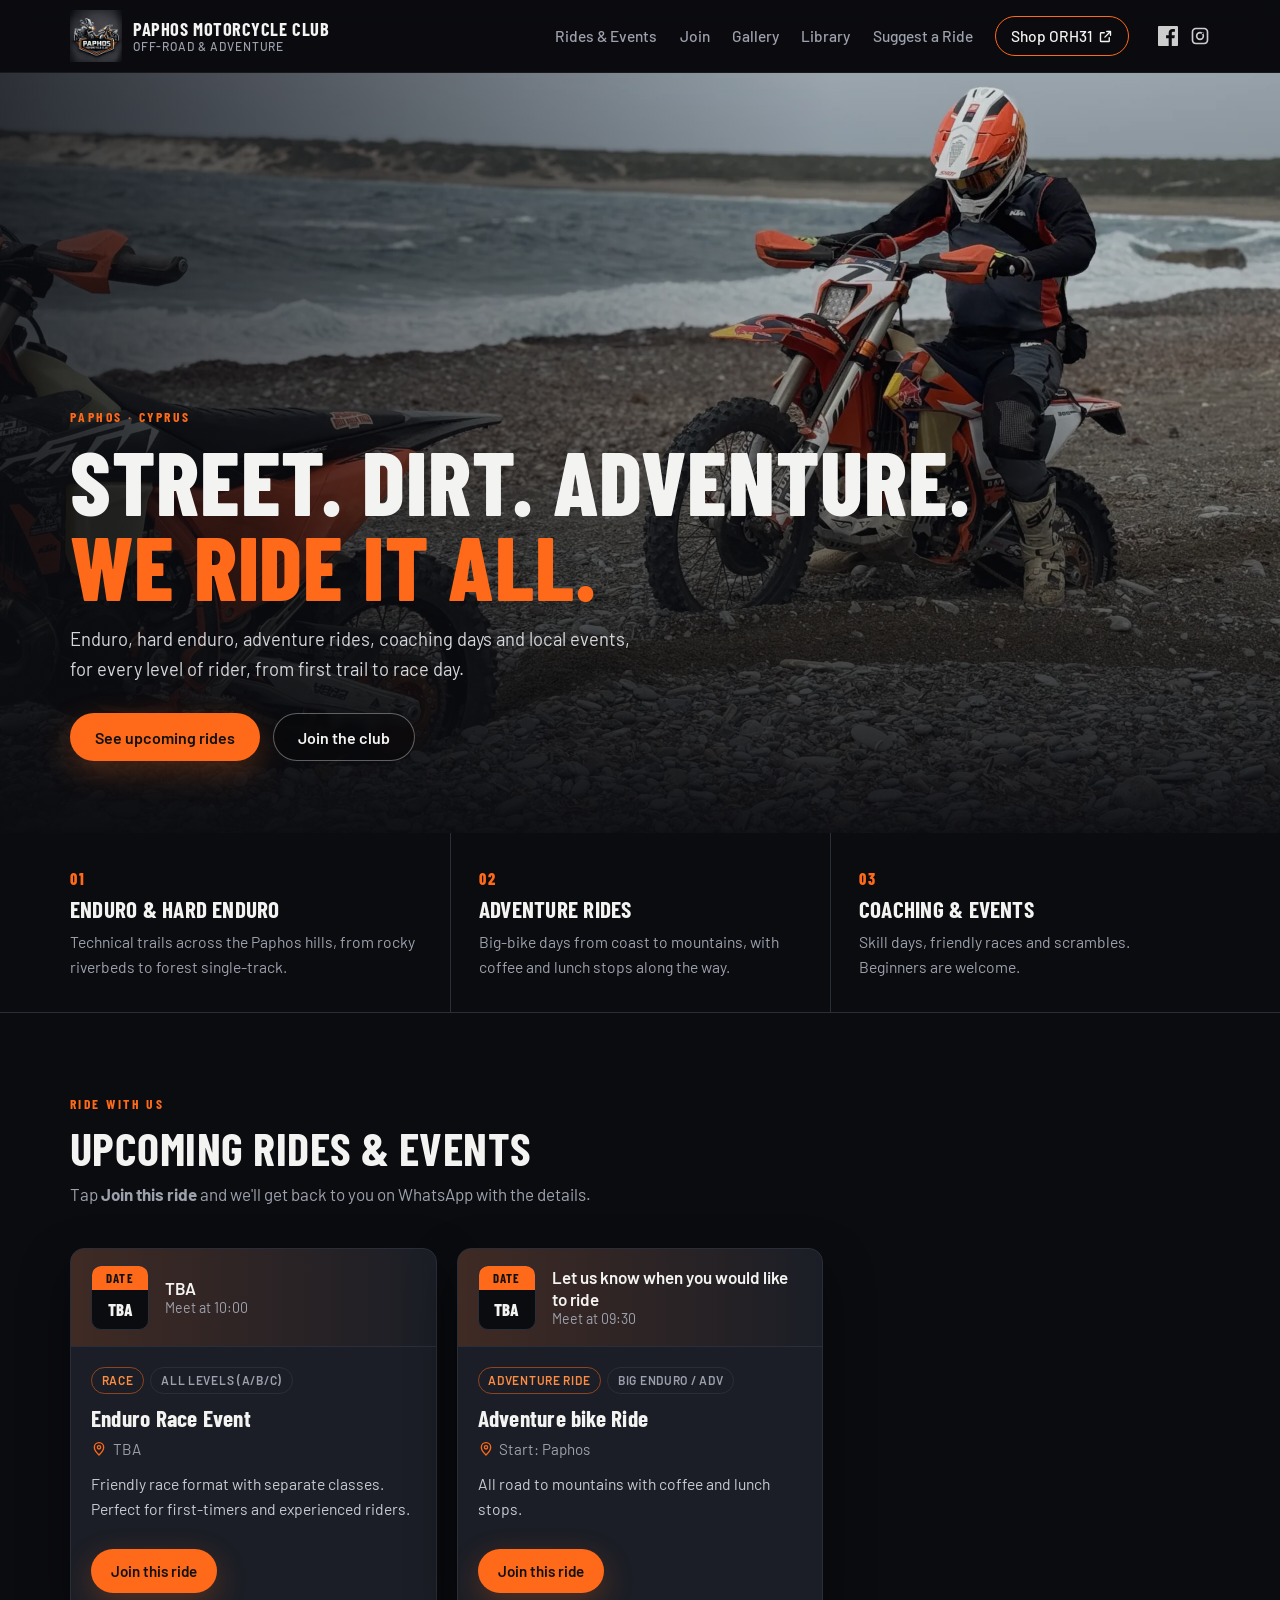
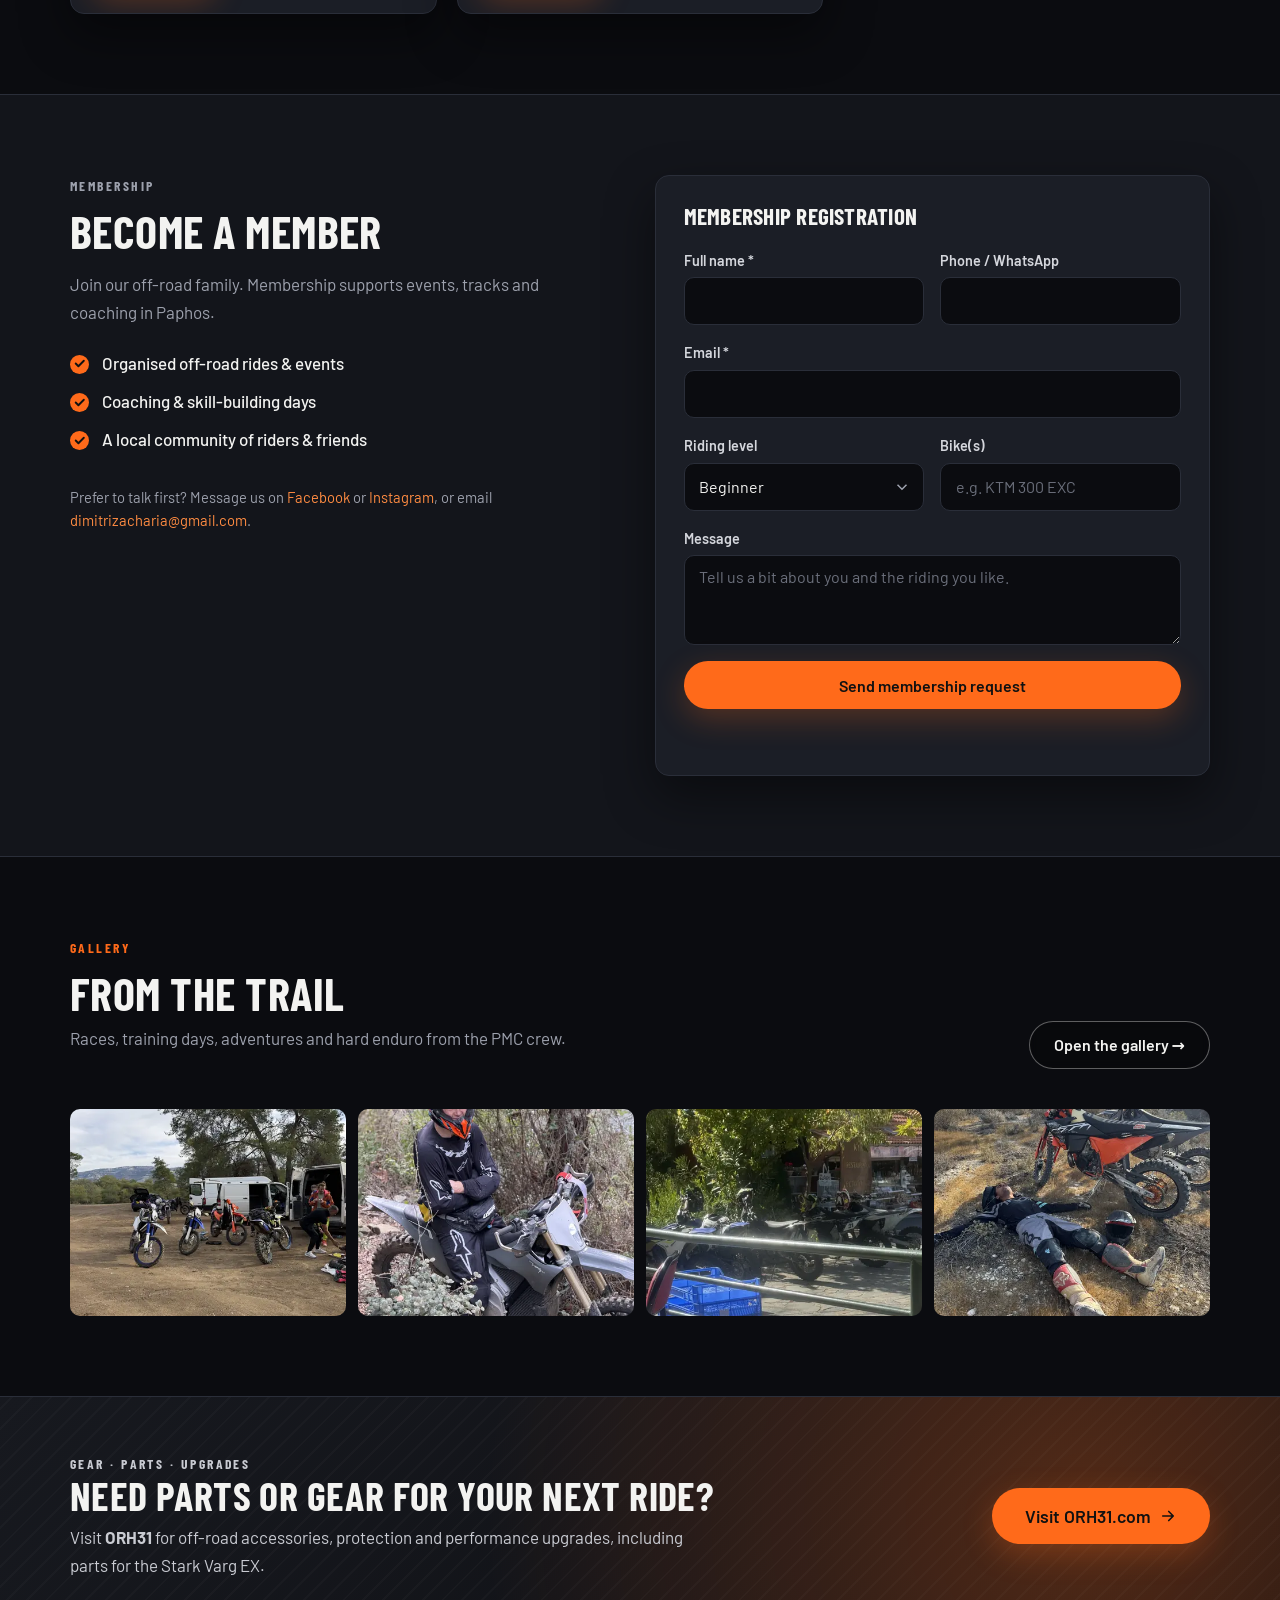
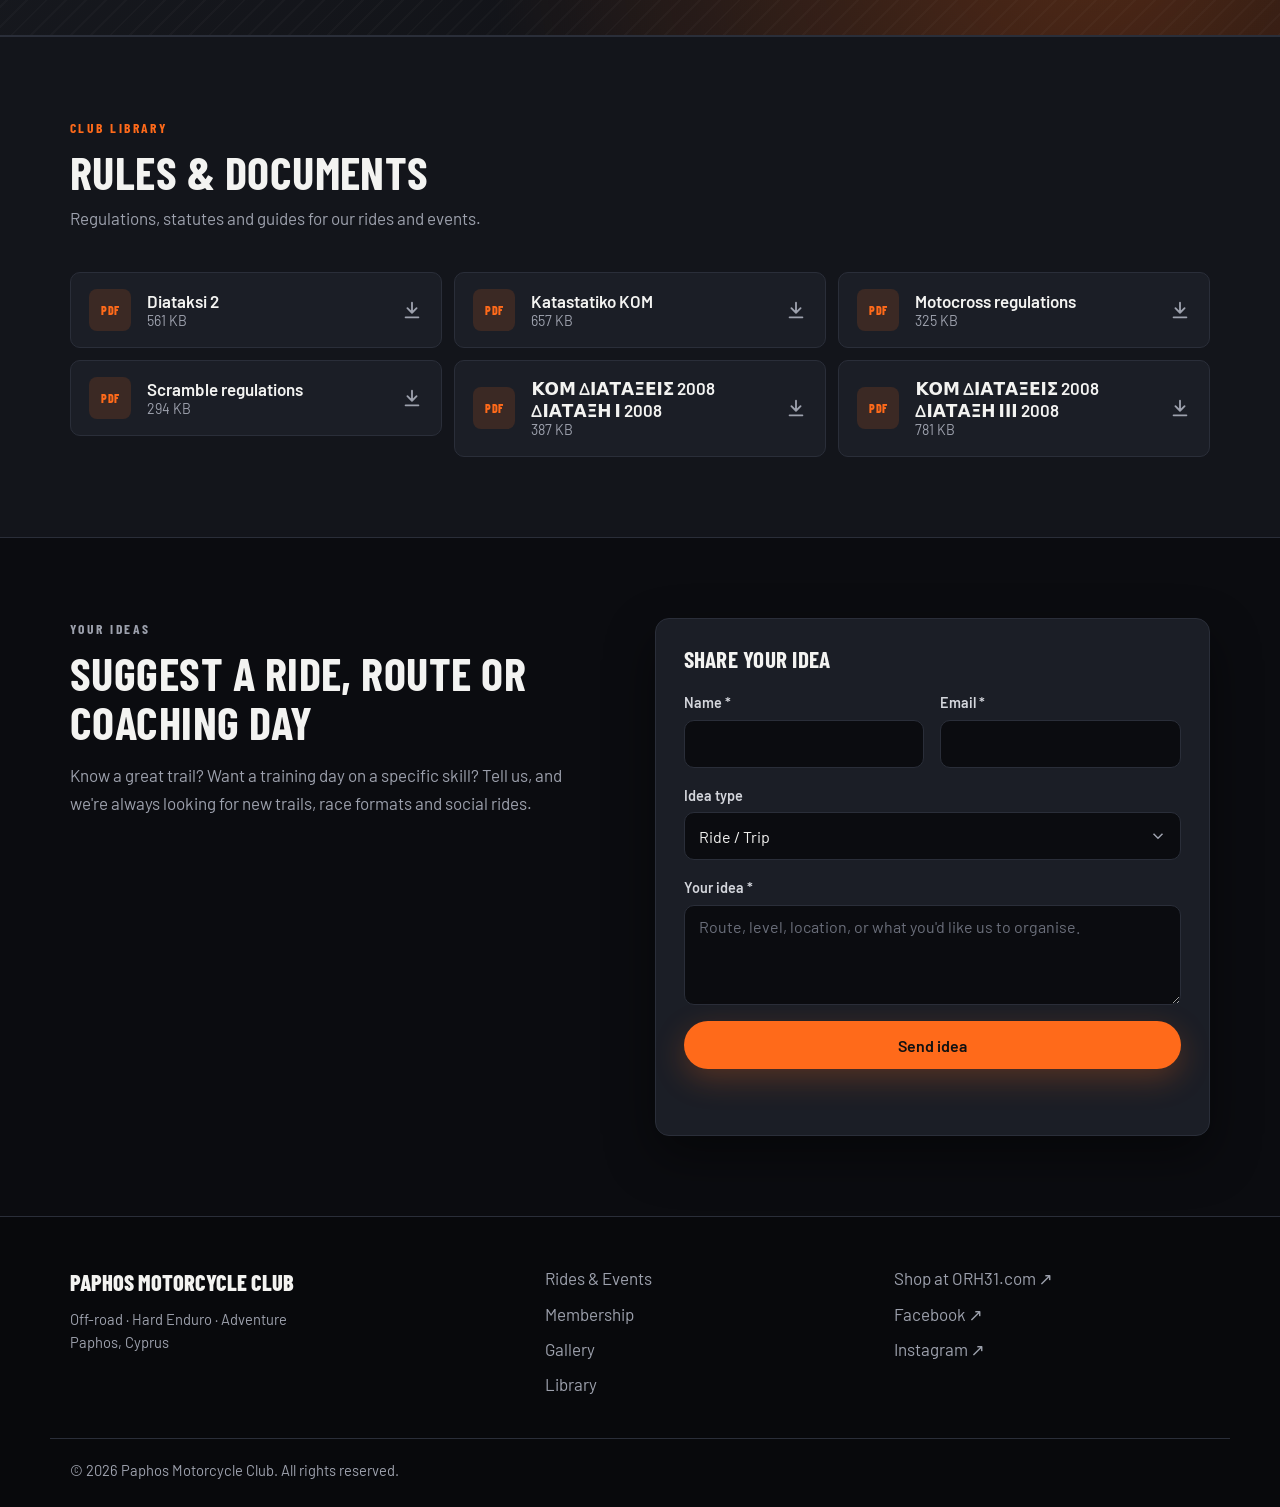
==== commit 5f2ffc58: "Move gallery to its own page with dated albums - gallery.html: album list + album view (shareable li" ====
--- a/index.html
+++ b/index.html
@@ -25,7 +25,7 @@
   <link rel="preload" as="image" href="assets/hero-sm.webp" media="(max-width: 900px)" />
   <link rel="preload" as="image" href="assets/hero.webp" media="(min-width: 901px)" />
 
-  <link rel="stylesheet" href="style.css" />
+  <link rel="stylesheet" href="style.css?v=3" />
 </head>
 <body>
   <a class="skip-link" href="#main">Skip to content</a>
@@ -51,7 +51,7 @@
       <nav class="main-nav" id="main-nav" aria-label="Main">
         <a href="#events">Rides &amp; Events</a>
         <a href="#membership">Join</a>
-        <a href="#gallery">Gallery</a>
+        <a href="gallery.html">Gallery</a>
         <a href="#library">Library</a>
         <a href="#ideas">Suggest a Ride</a>
         <a href="https://orh31.com" class="nav-shop" target="_blank" rel="noopener">
@@ -164,15 +164,18 @@
       </div>
     </section>
 
-    <!-- ============ GALLERY ============ -->
+    <!-- ============ GALLERY TEASER (full gallery is on gallery.html) ============ -->
     <section id="gallery" class="section">
       <div class="container">
-        <div class="section-header">
-          <p class="eyebrow">Gallery</p>
-          <h2>From the trail</h2>
-          <p>Races, training days, adventures and hard enduro from the PMC crew. Tap a photo to enlarge.</p>
-        </div>
-        <div id="gallery-grid" class="gallery-grid"></div>
+        <div class="section-header section-header-row">
+          <div>
+            <p class="eyebrow">Gallery</p>
+            <h2>From the trail</h2>
+            <p>Races, training days, adventures and hard enduro from the PMC crew.</p>
+          </div>
+          <a href="gallery.html" class="btn btn-ghost">Open the gallery →</a>
+        </div>
+        <a href="gallery.html" class="teaser-grid" id="gallery-teaser" aria-label="Open the gallery"></a>
       </div>
     </section>
 
@@ -246,7 +249,7 @@
       <nav class="footer-links" aria-label="Footer">
         <a href="#events">Rides &amp; Events</a>
         <a href="#membership">Membership</a>
-        <a href="#gallery">Gallery</a>
+        <a href="gallery.html">Gallery</a>
         <a href="#library">Library</a>
       </nav>
       <div class="footer-links">
@@ -296,6 +299,6 @@
     <button class="lb-btn lb-next" aria-label="Next photo">&#8250;</button>
   </dialog>
 
-  <script src="script.js" defer></script>
+  <script src="script.js?v=3" defer></script>
 </body>
 </html>
--- a/style.css
+++ b/style.css
@@ -34,6 +34,7 @@
   -webkit-font-smoothing: antialiased;
 }
 
+[hidden] { display: none !important; }
 img { max-width: 100%; display: block; }
 a { color: var(--accent-2); text-decoration: none; }
 a:hover { color: var(--accent); }
@@ -352,6 +353,44 @@
 .lb-close { top: 1rem; right: 1rem; }
 .lb-prev { left: 1rem; top: 50%; transform: translateY(-50%); }
 .lb-next { right: 1rem; top: 50%; transform: translateY(-50%); }
+
+/* ---------------- Gallery page ---------------- */
+
+.section-header-row { max-width: none; display: flex; align-items: flex-end; justify-content: space-between; gap: 1.5rem; flex-wrap: wrap; }
+.section-header-row > div { max-width: 680px; }
+
+.teaser-grid { display: grid; grid-template-columns: repeat(4, 1fr); gap: 0.75rem; }
+.teaser-item { display: block; aspect-ratio: 4 / 3; overflow: hidden; border-radius: var(--radius-sm); background: var(--bg-3); }
+.teaser-item img { width: 100%; height: 100%; object-fit: cover; transition: transform 0.5s ease; }
+.teaser-grid:hover .teaser-item img { transform: scale(1.04); }
+
+.page-hero { padding: 4rem 0 1.5rem; border-bottom: 1px solid var(--line); background: radial-gradient(circle at 85% 0%, rgba(255, 106, 26, 0.18), transparent 50%); }
+.page-hero h1 { font-size: clamp(2.6rem, 6vw, 4.2rem); font-weight: 800; text-transform: uppercase; }
+.section-tight { padding-top: 2.5rem; }
+.main-nav > a[aria-current="page"] { color: var(--text); }
+.main-nav > a[aria-current="page"]::after { transform: scaleX(1); }
+
+.album-grid { display: grid; grid-template-columns: repeat(auto-fill, minmax(260px, 1fr)); gap: 1.25rem; }
+.album-card { display: block; color: var(--text); border-radius: var(--radius); overflow: hidden; background: var(--bg-3); border: 1px solid var(--line); transition: transform 0.2s ease, border-color 0.2s ease; }
+.album-card:hover { color: var(--text); transform: translateY(-4px); border-color: rgba(255, 106, 26, 0.5); }
+.album-cover { display: block; aspect-ratio: 4 / 3; overflow: hidden; background: var(--bg-2); }
+.album-cover img { width: 100%; height: 100%; object-fit: cover; transition: transform 0.5s ease; }
+.album-card:hover .album-cover img { transform: scale(1.05); }
+.album-info { display: block; padding: 0.9rem 1.1rem 1rem; }
+.album-info strong { display: block; font-family: var(--font-display); font-size: 1.35rem; text-transform: uppercase; letter-spacing: 0.01em; line-height: 1.15; }
+.album-info small { color: var(--muted); font-size: 0.9rem; }
+
+.back-link { display: inline-block; font-weight: 600; margin-bottom: 1rem; }
+.album-head { margin-bottom: 1.5rem; }
+.album-head h2 { margin-bottom: 0.2rem; }
+
+@media (max-width: 760px) {
+  .teaser-grid { grid-template-columns: repeat(2, 1fr); gap: 0.5rem; }
+  .album-grid { grid-template-columns: repeat(2, 1fr); gap: 0.75rem; }
+  .album-info { padding: 0.6rem 0.75rem 0.75rem; }
+  .album-info strong { font-size: 1.1rem; }
+  .page-hero { padding-top: 2.5rem; }
+}
 
 /* ---------------- Responsive ---------------- */
 
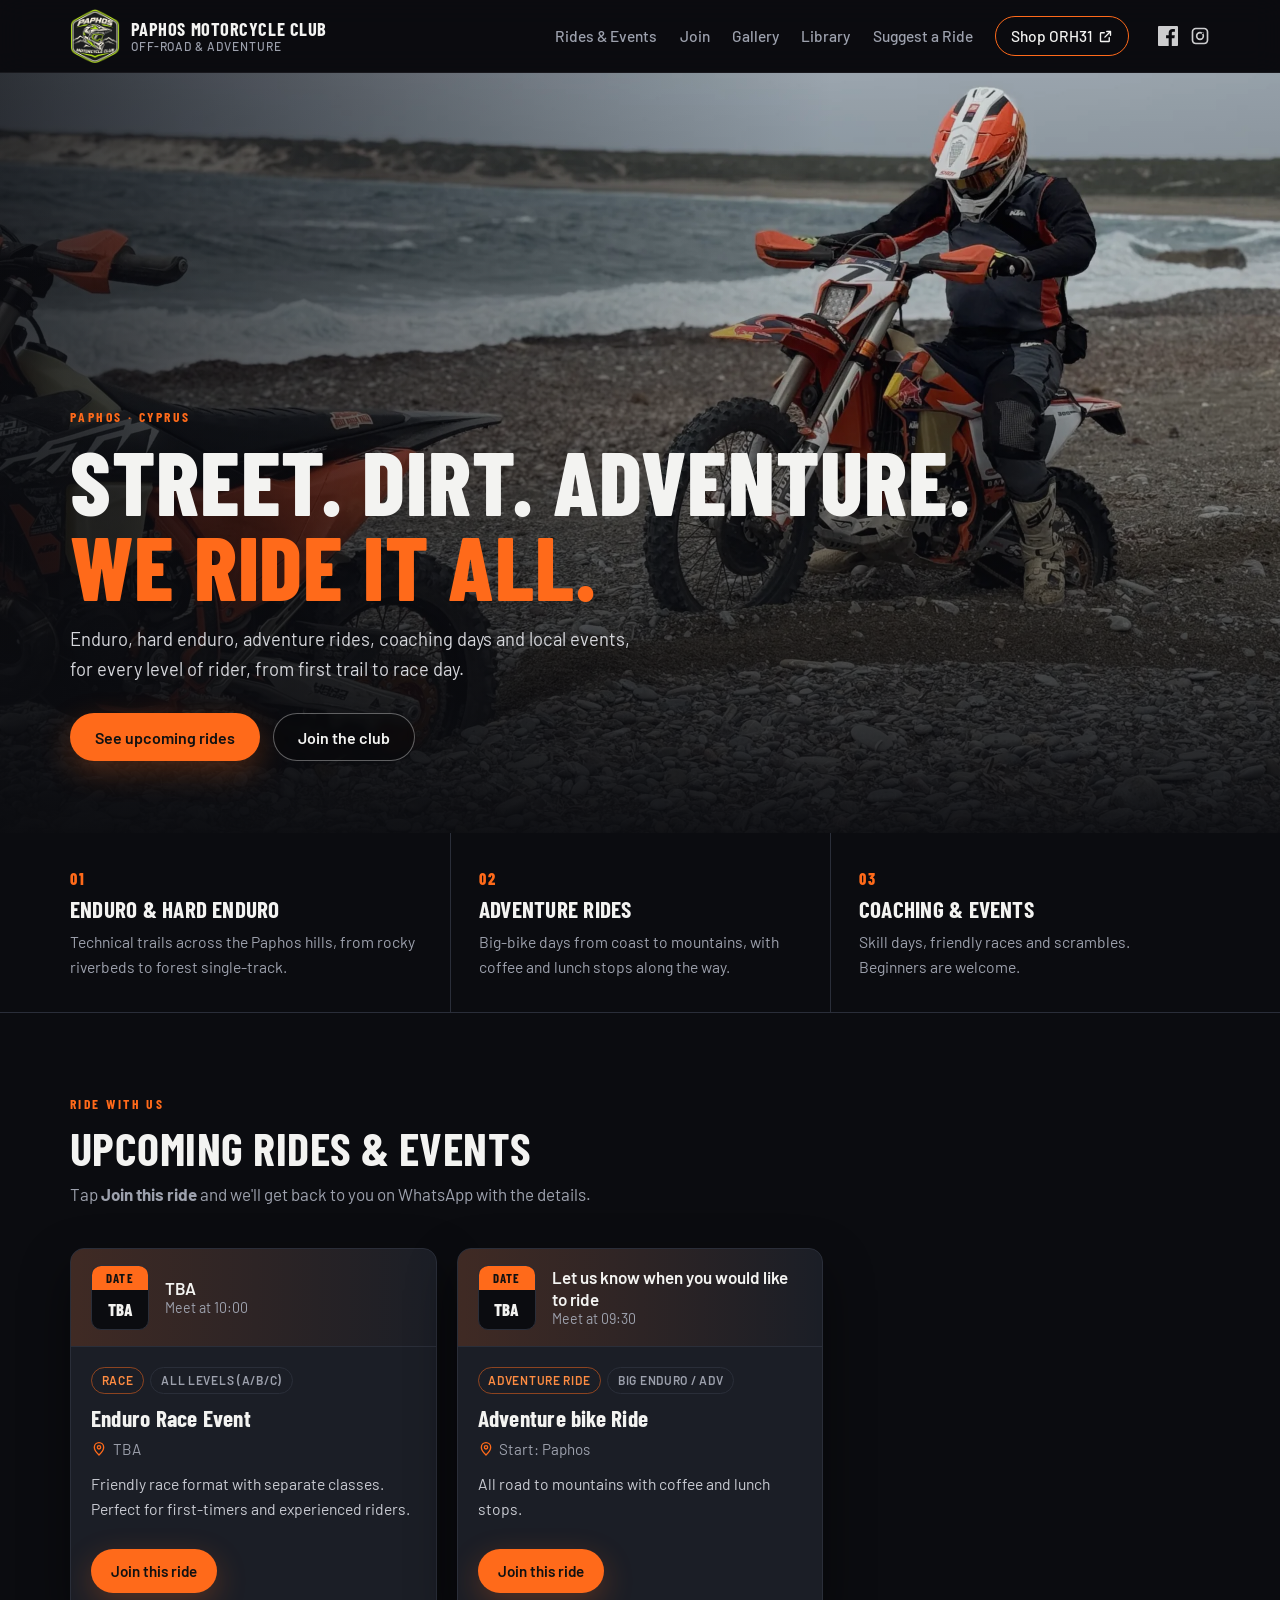
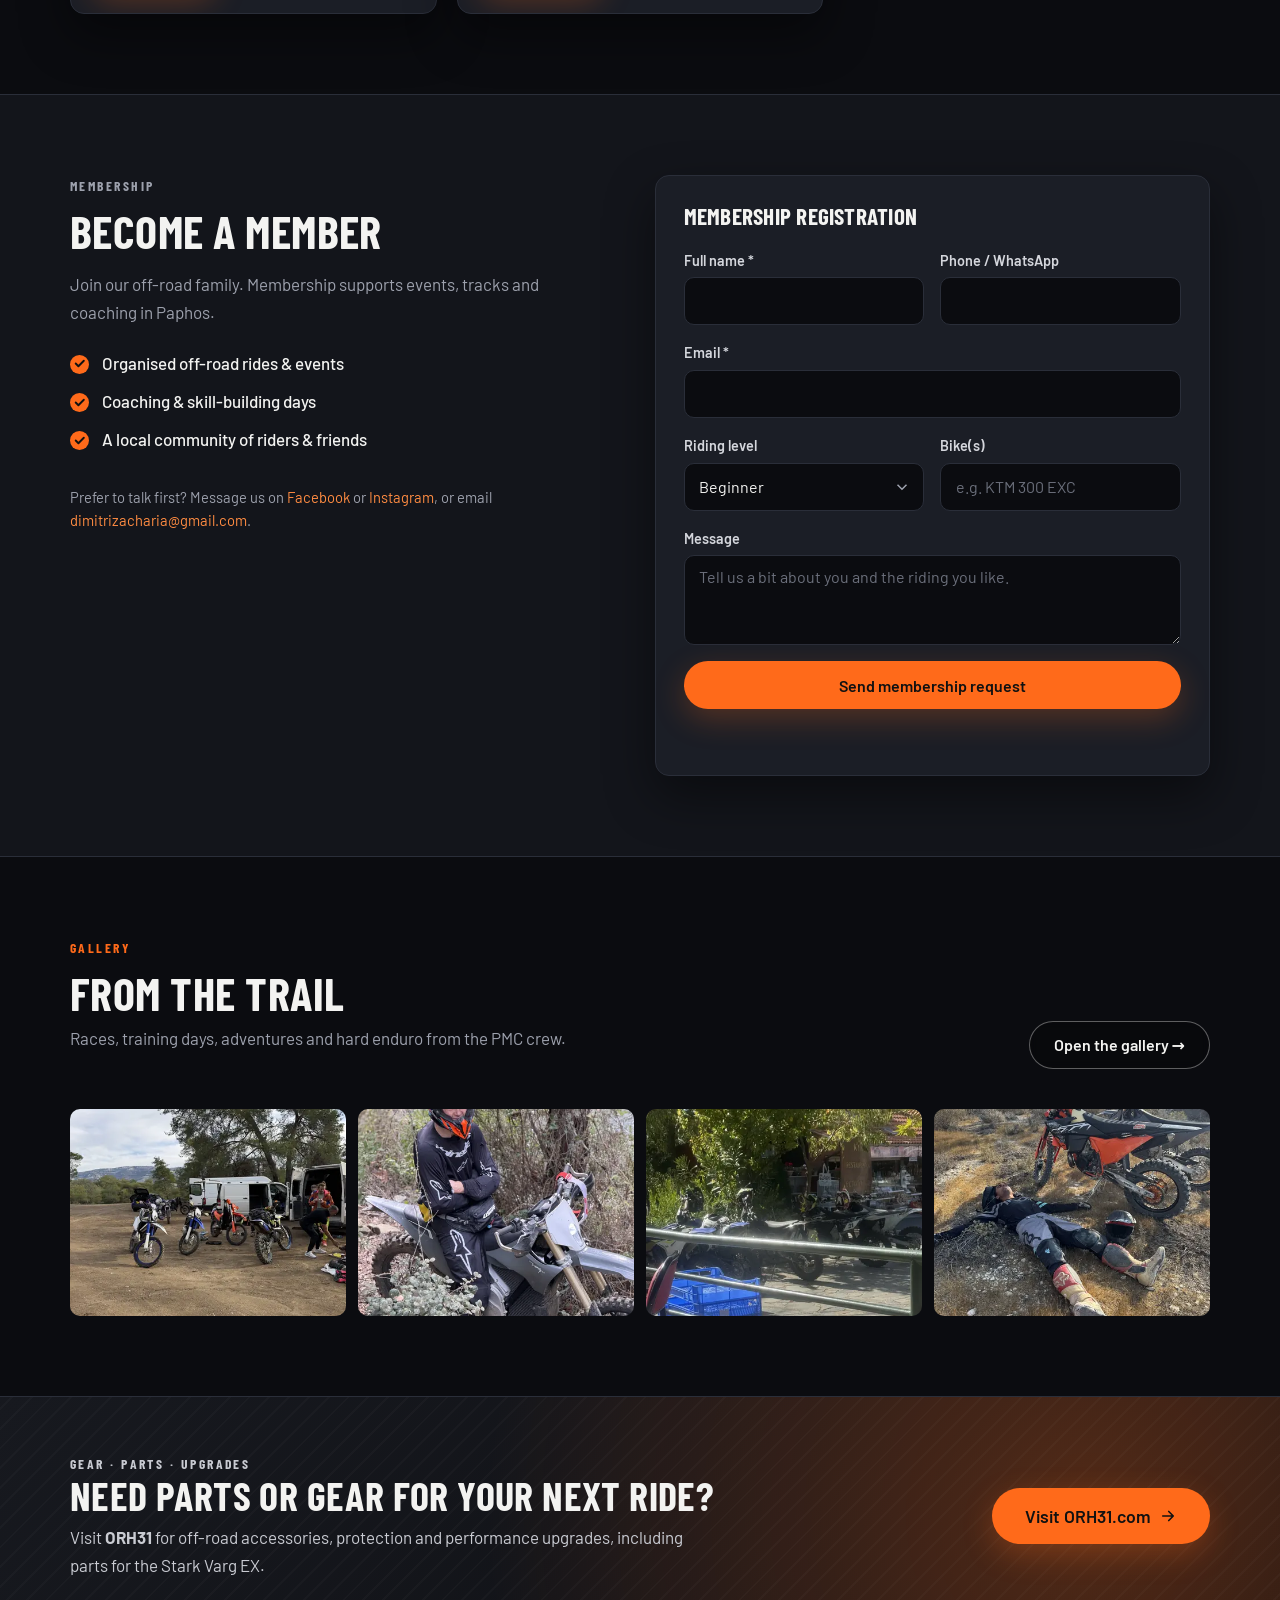
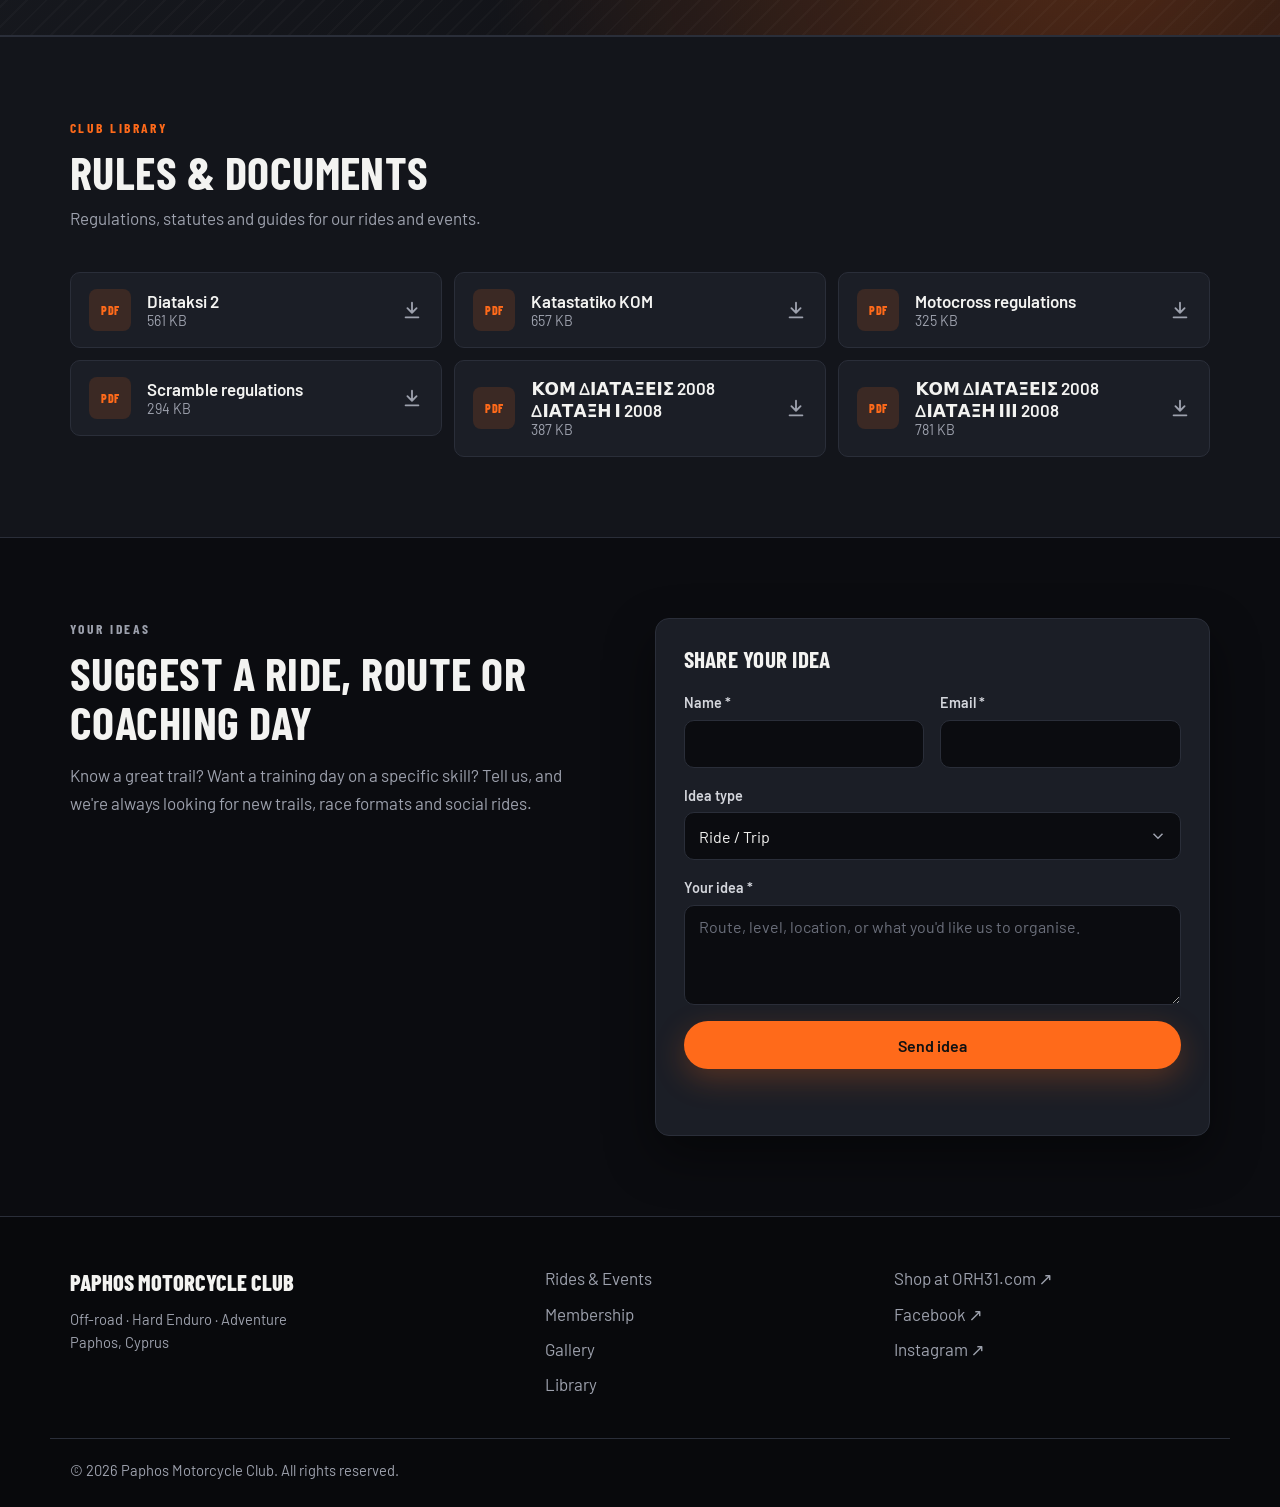
==== commit 8365c01c: "New club logo (helmet hex badge): header, favicon, touch icon Co-Authored-By: Claude Opus 5.5 <norep" ====
--- a/index.html
+++ b/index.html
@@ -16,8 +16,8 @@
   <meta property="og:image" content="https://www.paphosmc.org/assets/og-image.jpg" />
   <meta name="twitter:card" content="summary_large_image" />
 
-  <link rel="icon" type="image/png" href="assets/favicon.png" />
-  <link rel="apple-touch-icon" href="assets/apple-touch-icon.png" />
+  <link rel="icon" type="image/png" href="assets/favicon.png?v=4" />
+  <link rel="apple-touch-icon" href="assets/apple-touch-icon.png?v=4" />
 
   <link rel="preconnect" href="https://fonts.googleapis.com" />
   <link rel="preconnect" href="https://fonts.gstatic.com" crossorigin />
@@ -25,7 +25,7 @@
   <link rel="preload" as="image" href="assets/hero-sm.webp" media="(max-width: 900px)" />
   <link rel="preload" as="image" href="assets/hero.webp" media="(min-width: 901px)" />
 
-  <link rel="stylesheet" href="style.css?v=3" />
+  <link rel="stylesheet" href="style.css?v=4" />
 </head>
 <body>
   <a class="skip-link" href="#main">Skip to content</a>
@@ -35,8 +35,8 @@
     <div class="container header-inner">
       <a href="#top" class="brand" aria-label="Paphos Motorcycle Club – home">
         <picture>
-          <source srcset="assets/pmc-logo-256.webp" type="image/webp" />
-          <img src="assets/pmc-logo-256.png" alt="" width="52" height="52" class="brand-logo" />
+          <source srcset="assets/pmc-logo-256.webp?v=4" type="image/webp" />
+          <img src="assets/pmc-logo-256.png?v=4" alt="" width="48" height="52" class="brand-logo" />
         </picture>
         <span class="brand-text">
           Paphos Motorcycle Club
--- a/style.css
+++ b/style.css
@@ -98,7 +98,7 @@
 
 .brand { display: flex; align-items: center; gap: 0.7rem; color: var(--text); }
 .brand:hover { color: var(--text); }
-.brand-logo { width: 52px; height: 52px; object-fit: contain; }
+.brand-logo { width: auto; height: 54px; object-fit: contain; }
 .brand-text { display: flex; flex-direction: column; font-family: var(--font-display); font-weight: 700; font-size: 1.15rem; text-transform: uppercase; letter-spacing: 0.03em; line-height: 1.1; }
 .brand-text small { font-family: var(--font-body); font-weight: 500; font-size: 0.75rem; letter-spacing: 0.08em; color: var(--muted); }
 
@@ -396,7 +396,7 @@
 
 @media (max-width: 1020px) {
   :root { --header-h: 64px; }
-  .brand-logo { width: 44px; height: 44px; }
+  .brand-logo { width: auto; height: 46px; }
   .nav-toggle { display: flex; }
   .main-nav {
     position: fixed; top: var(--header-h); left: 0; right: 0;
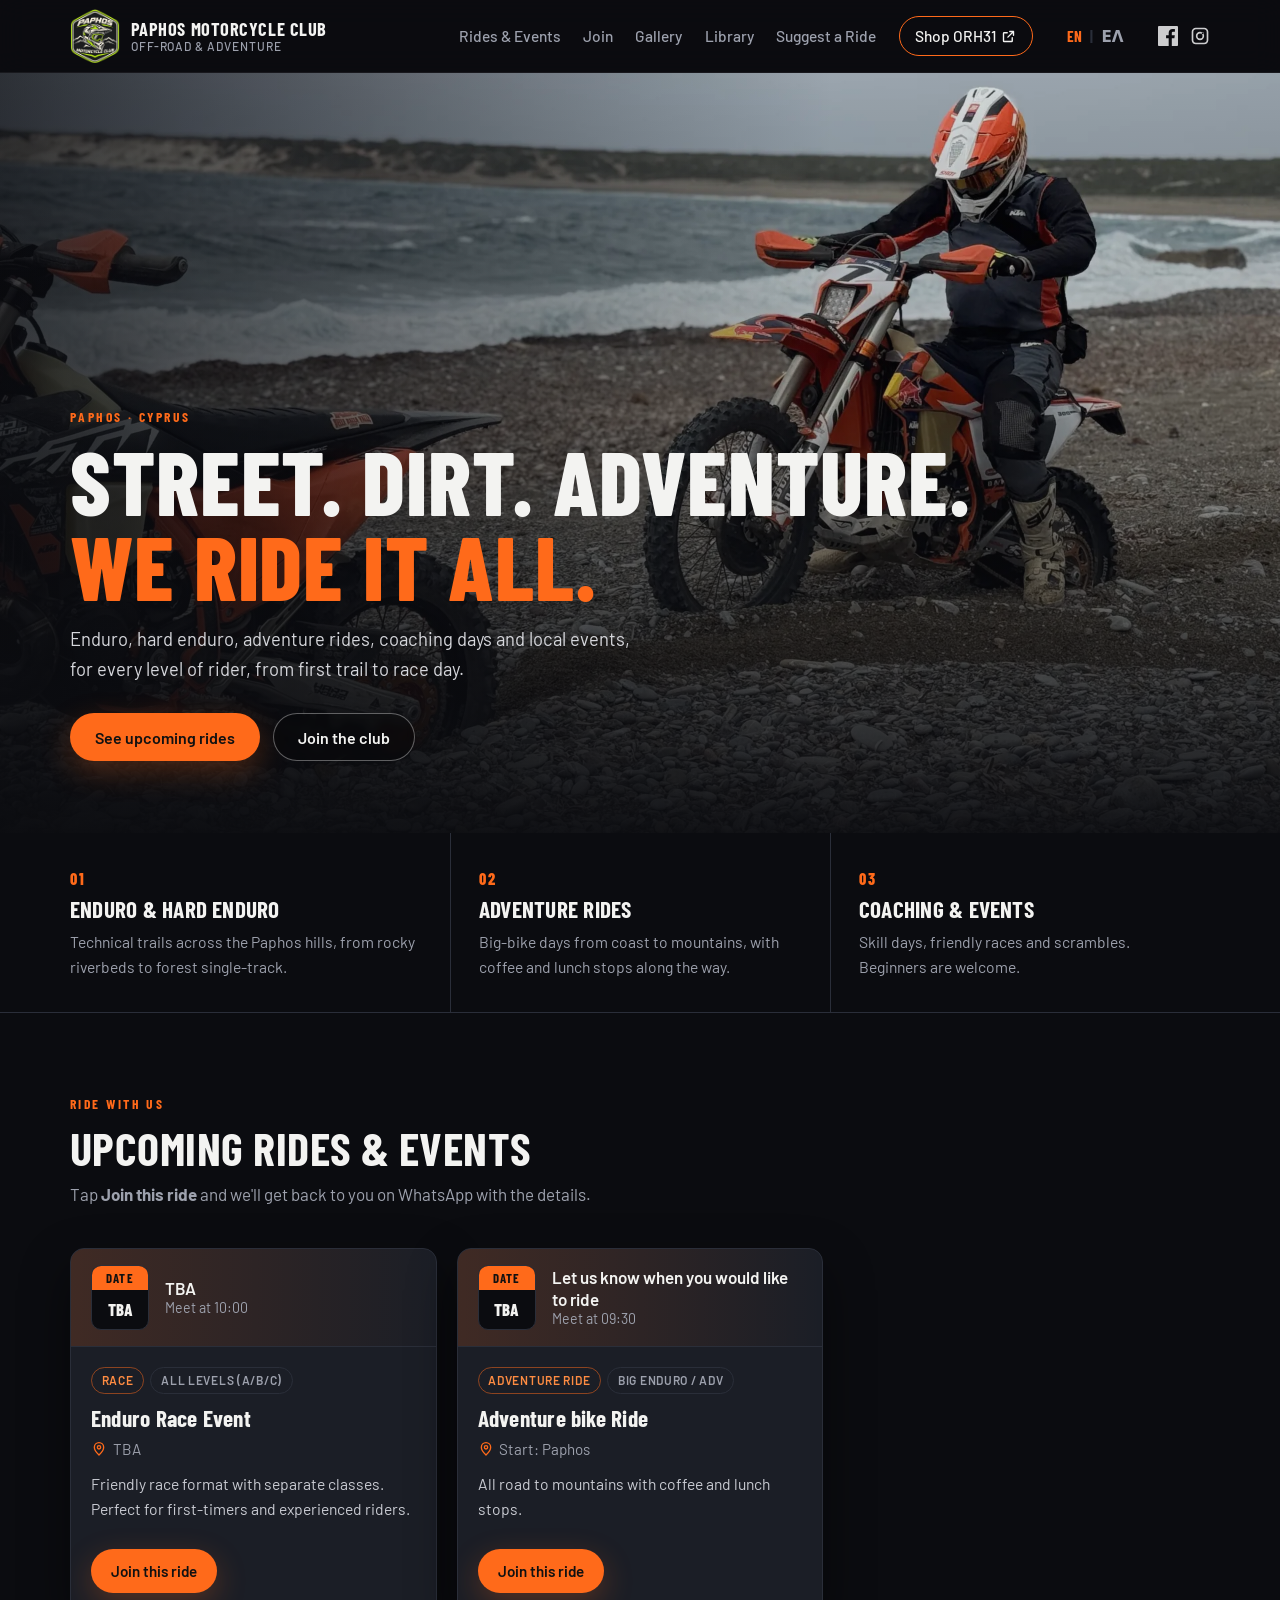
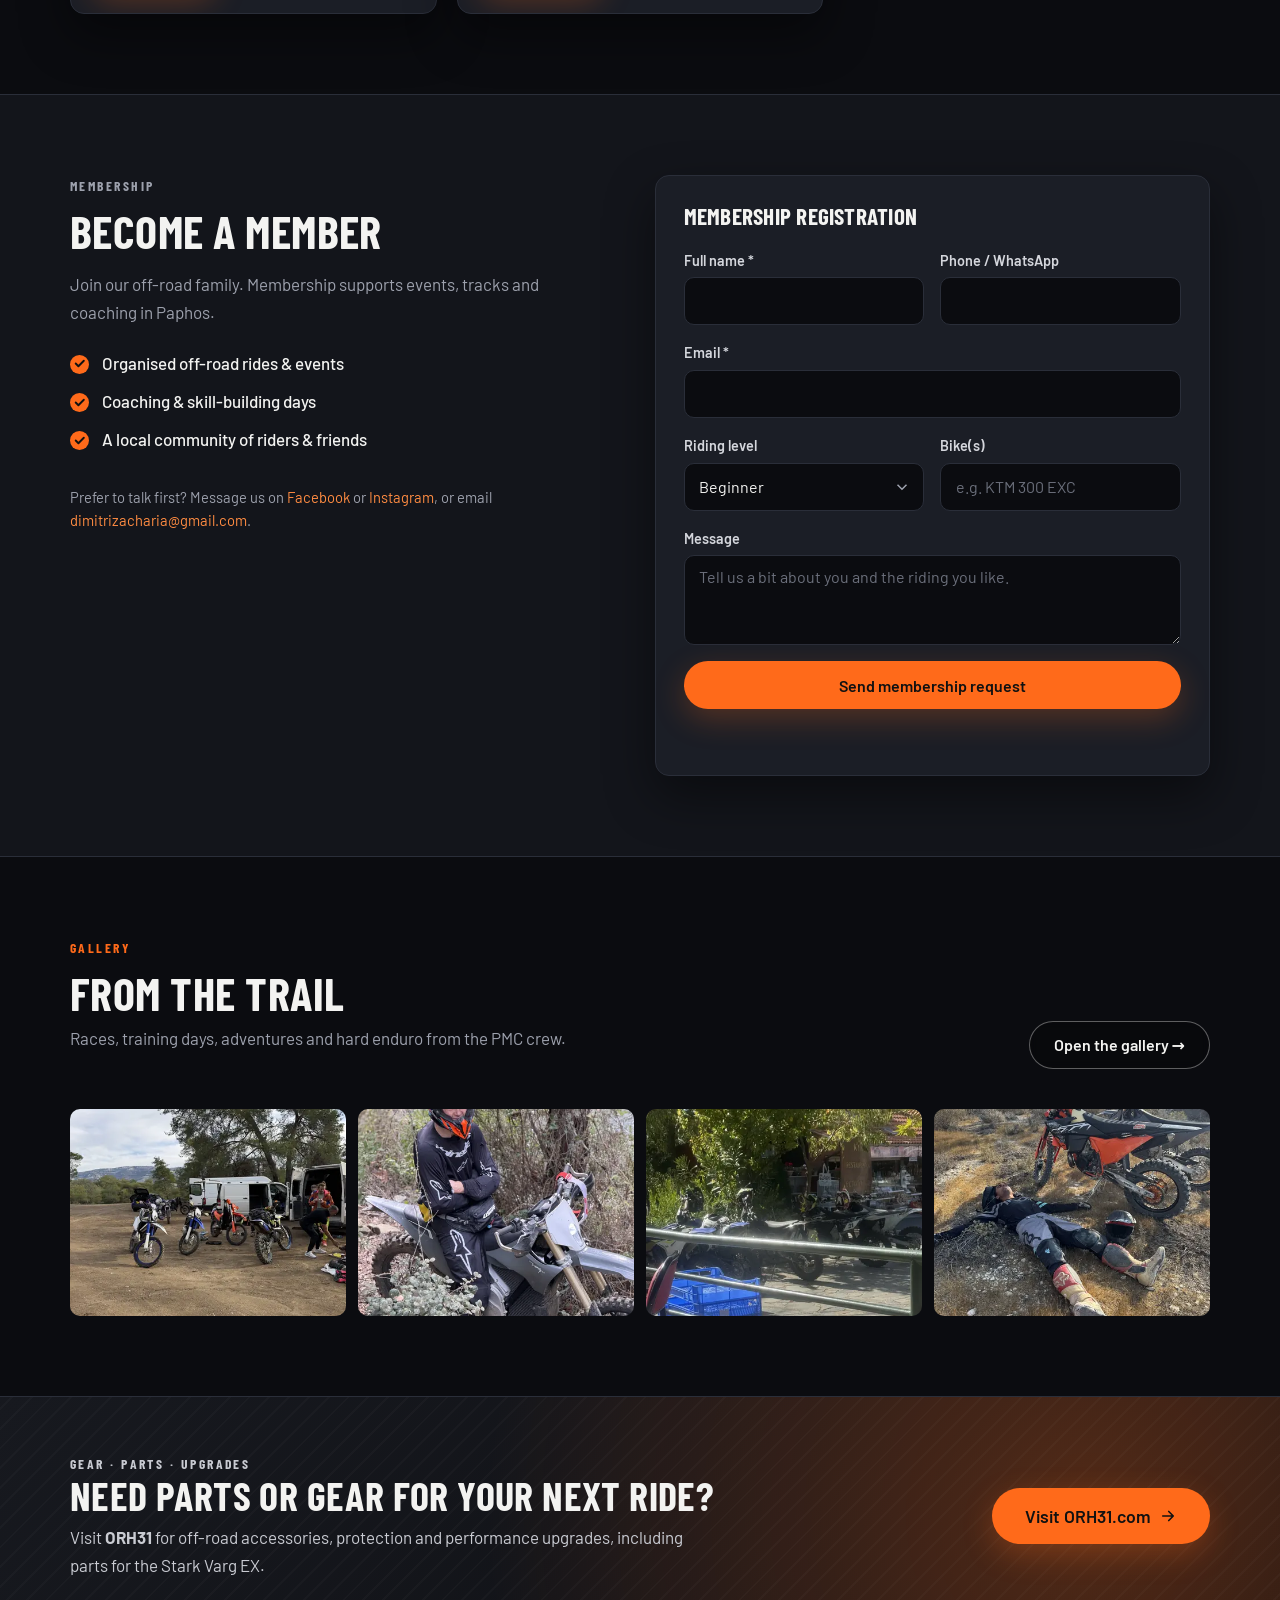
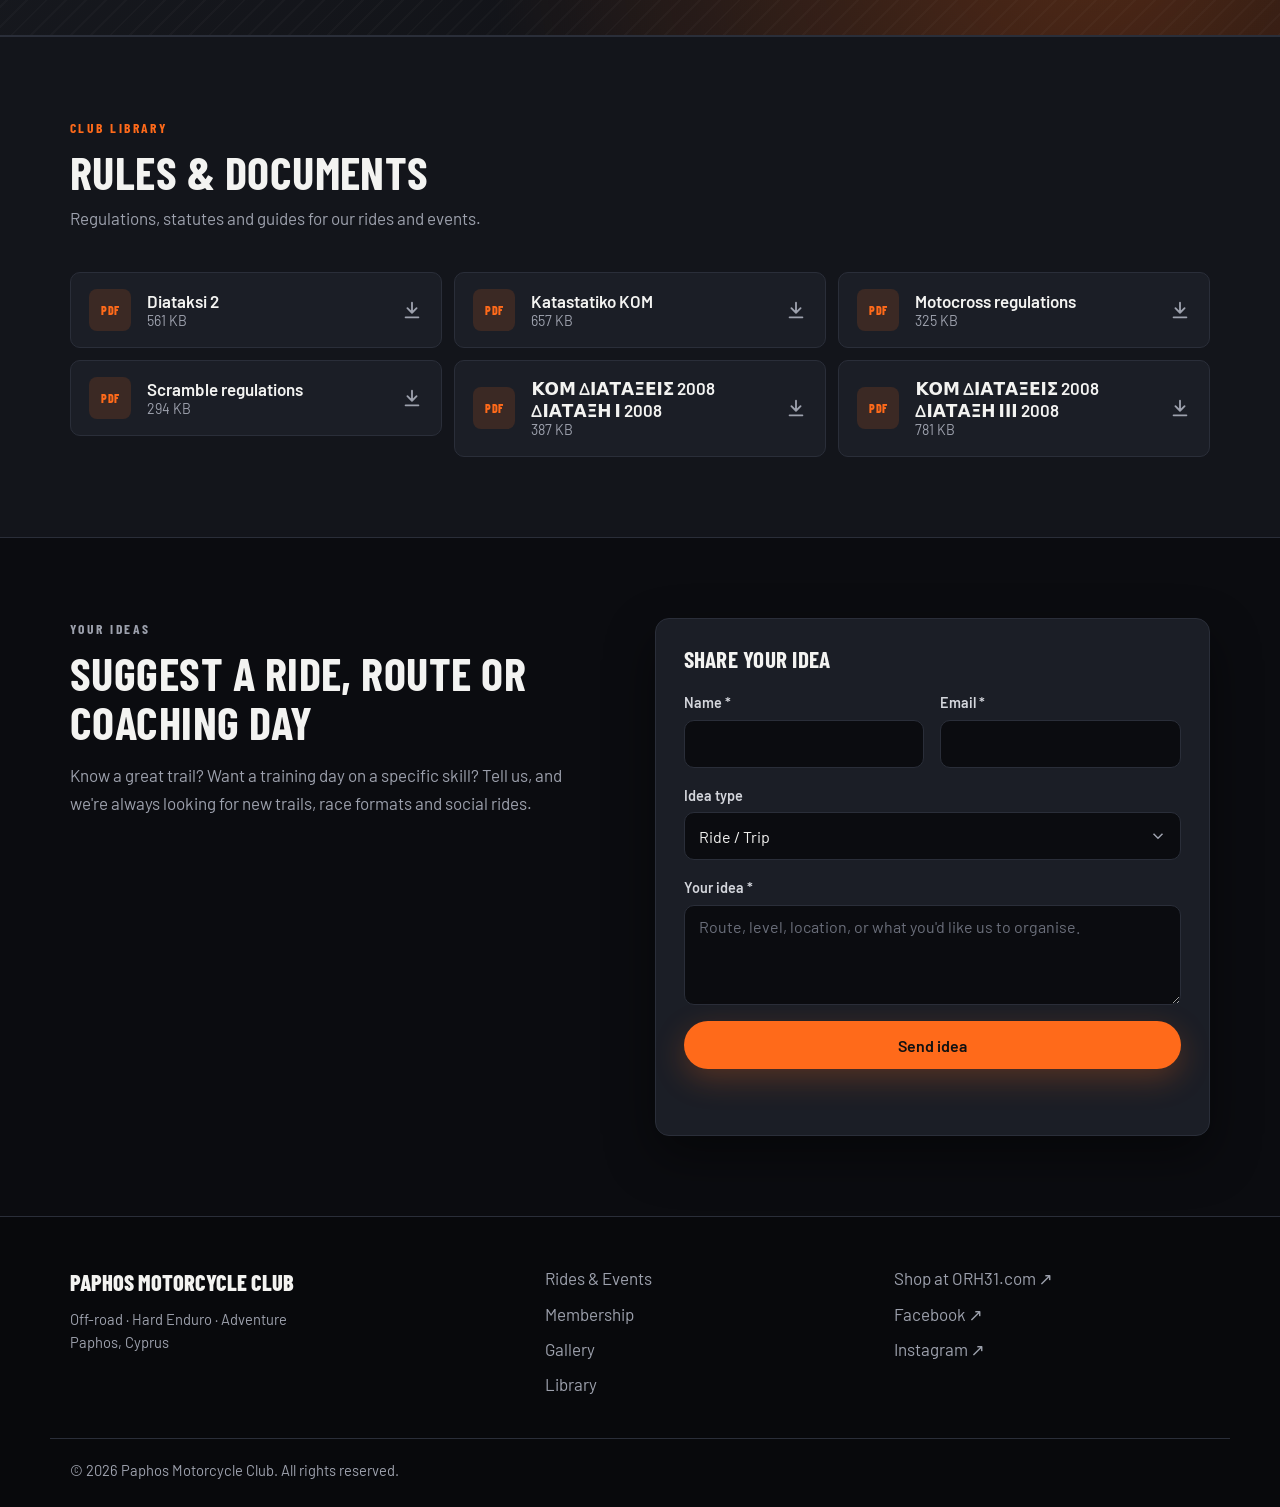
==== commit fe120aa1: "Load i18n.js on home page, bump script version" ====
--- a/index.html
+++ b/index.html
@@ -26,6 +26,7 @@
   <link rel="preload" as="image" href="assets/hero.webp" media="(min-width: 901px)" />
 
   <link rel="stylesheet" href="style.css?v=4" />
+  <script src="i18n.js?v=1"></script>
 </head>
 <body>
   <a class="skip-link" href="#main">Skip to content</a>
@@ -299,6 +300,6 @@
     <button class="lb-btn lb-next" aria-label="Next photo">&#8250;</button>
   </dialog>
 
-  <script src="script.js?v=3" defer></script>
+  <script src="script.js?v=5" defer></script>
 </body>
 </html>
